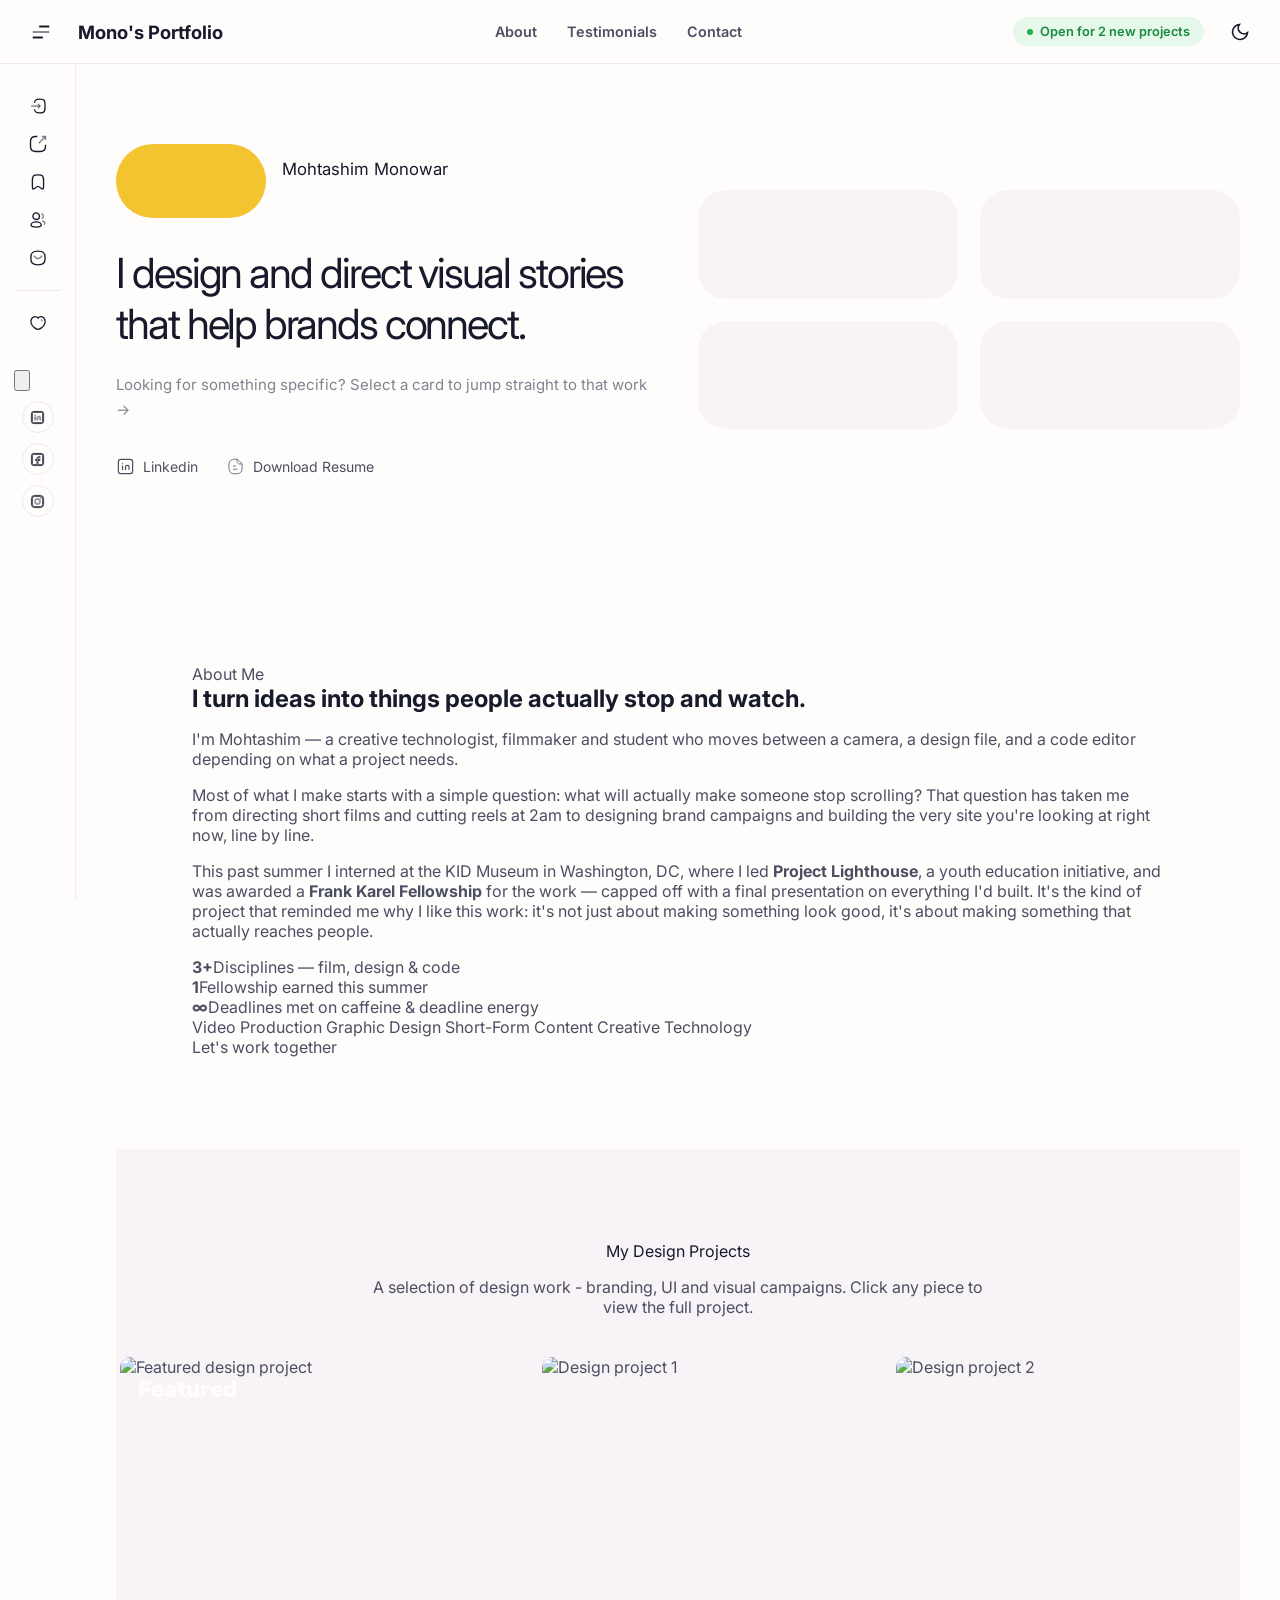
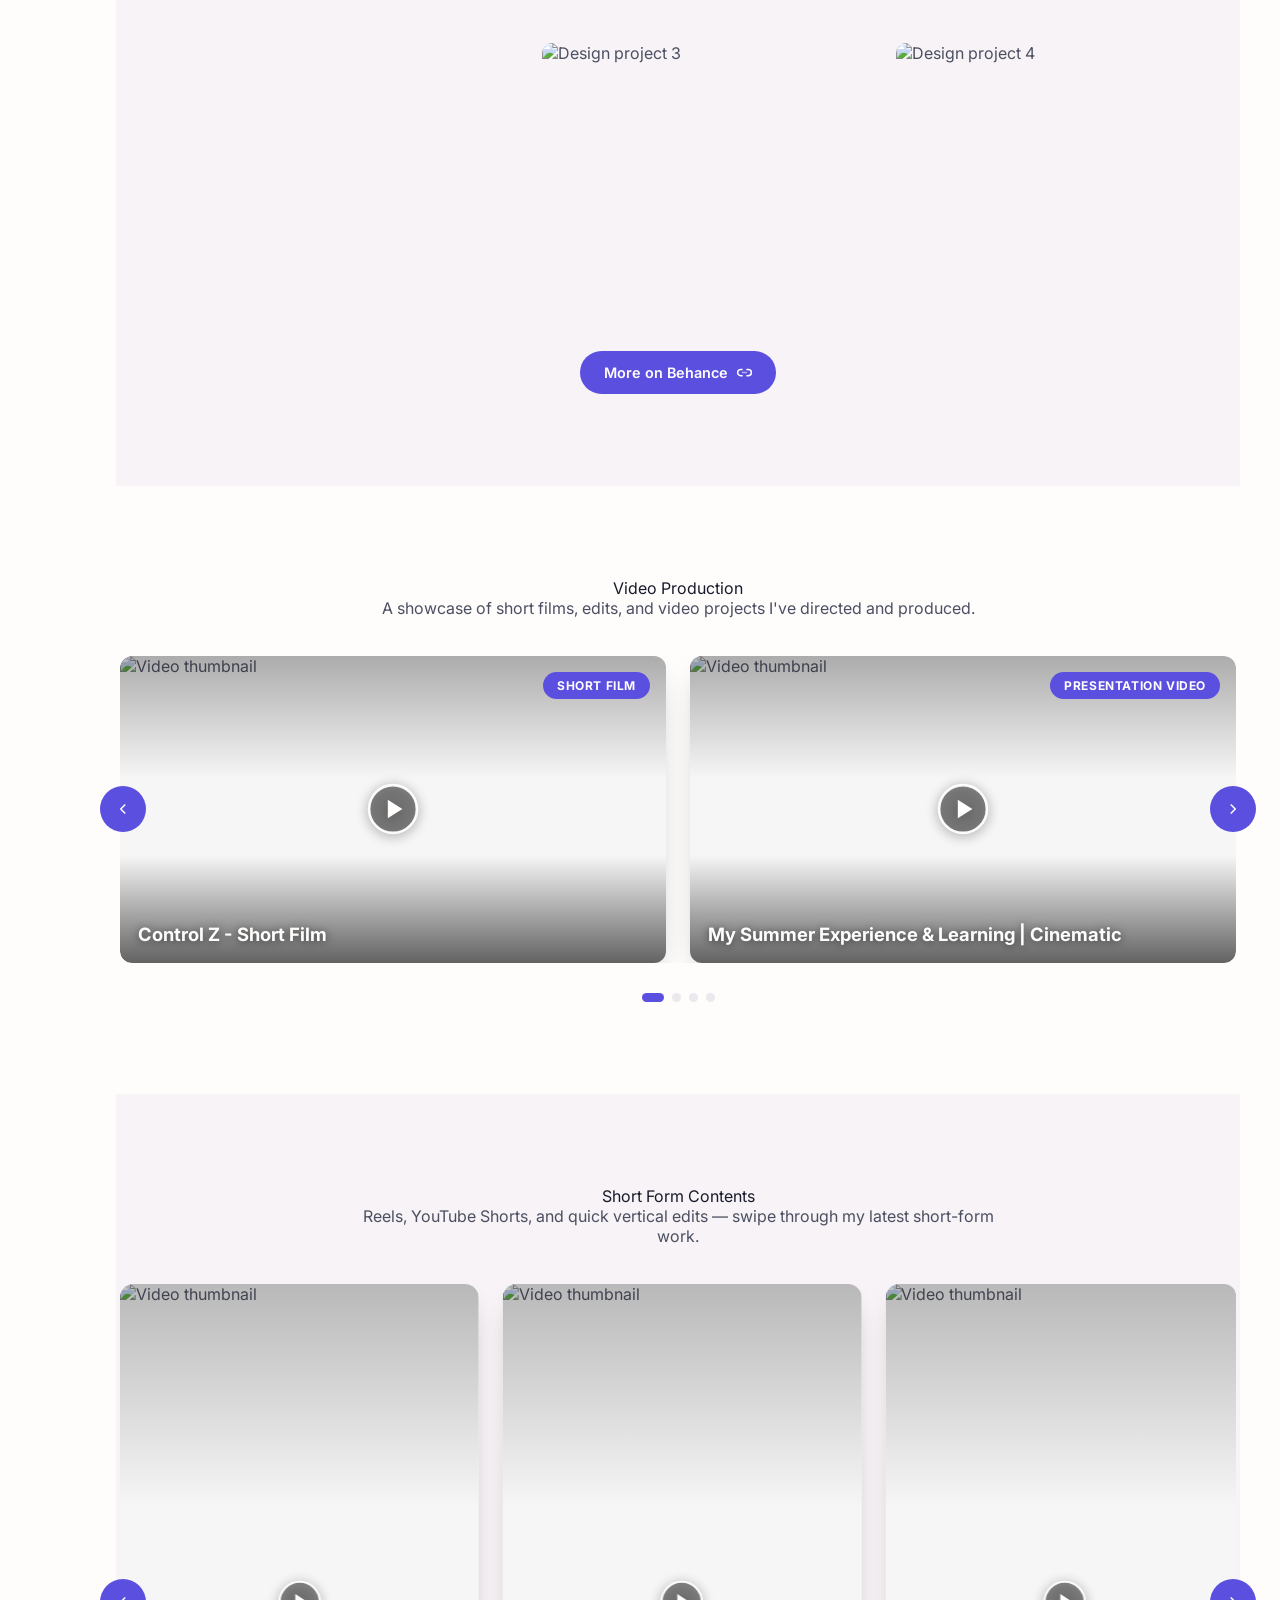
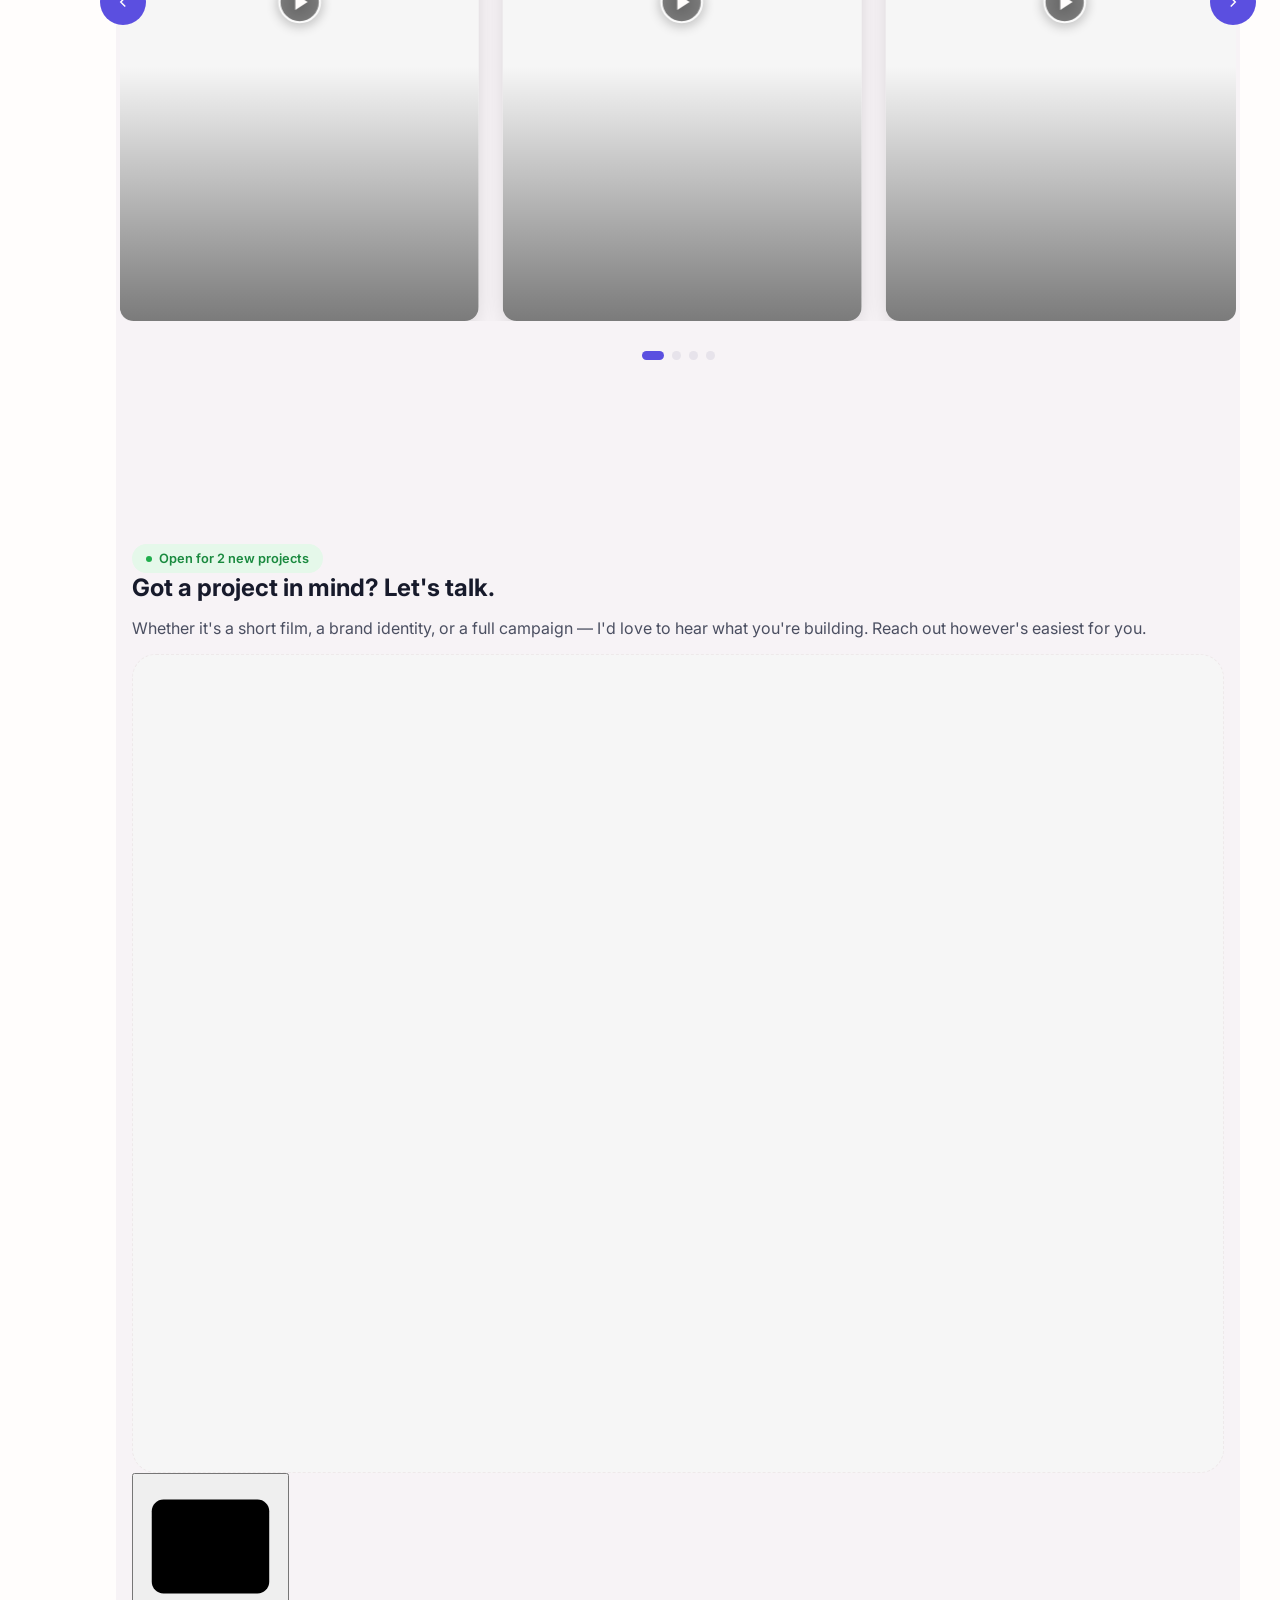
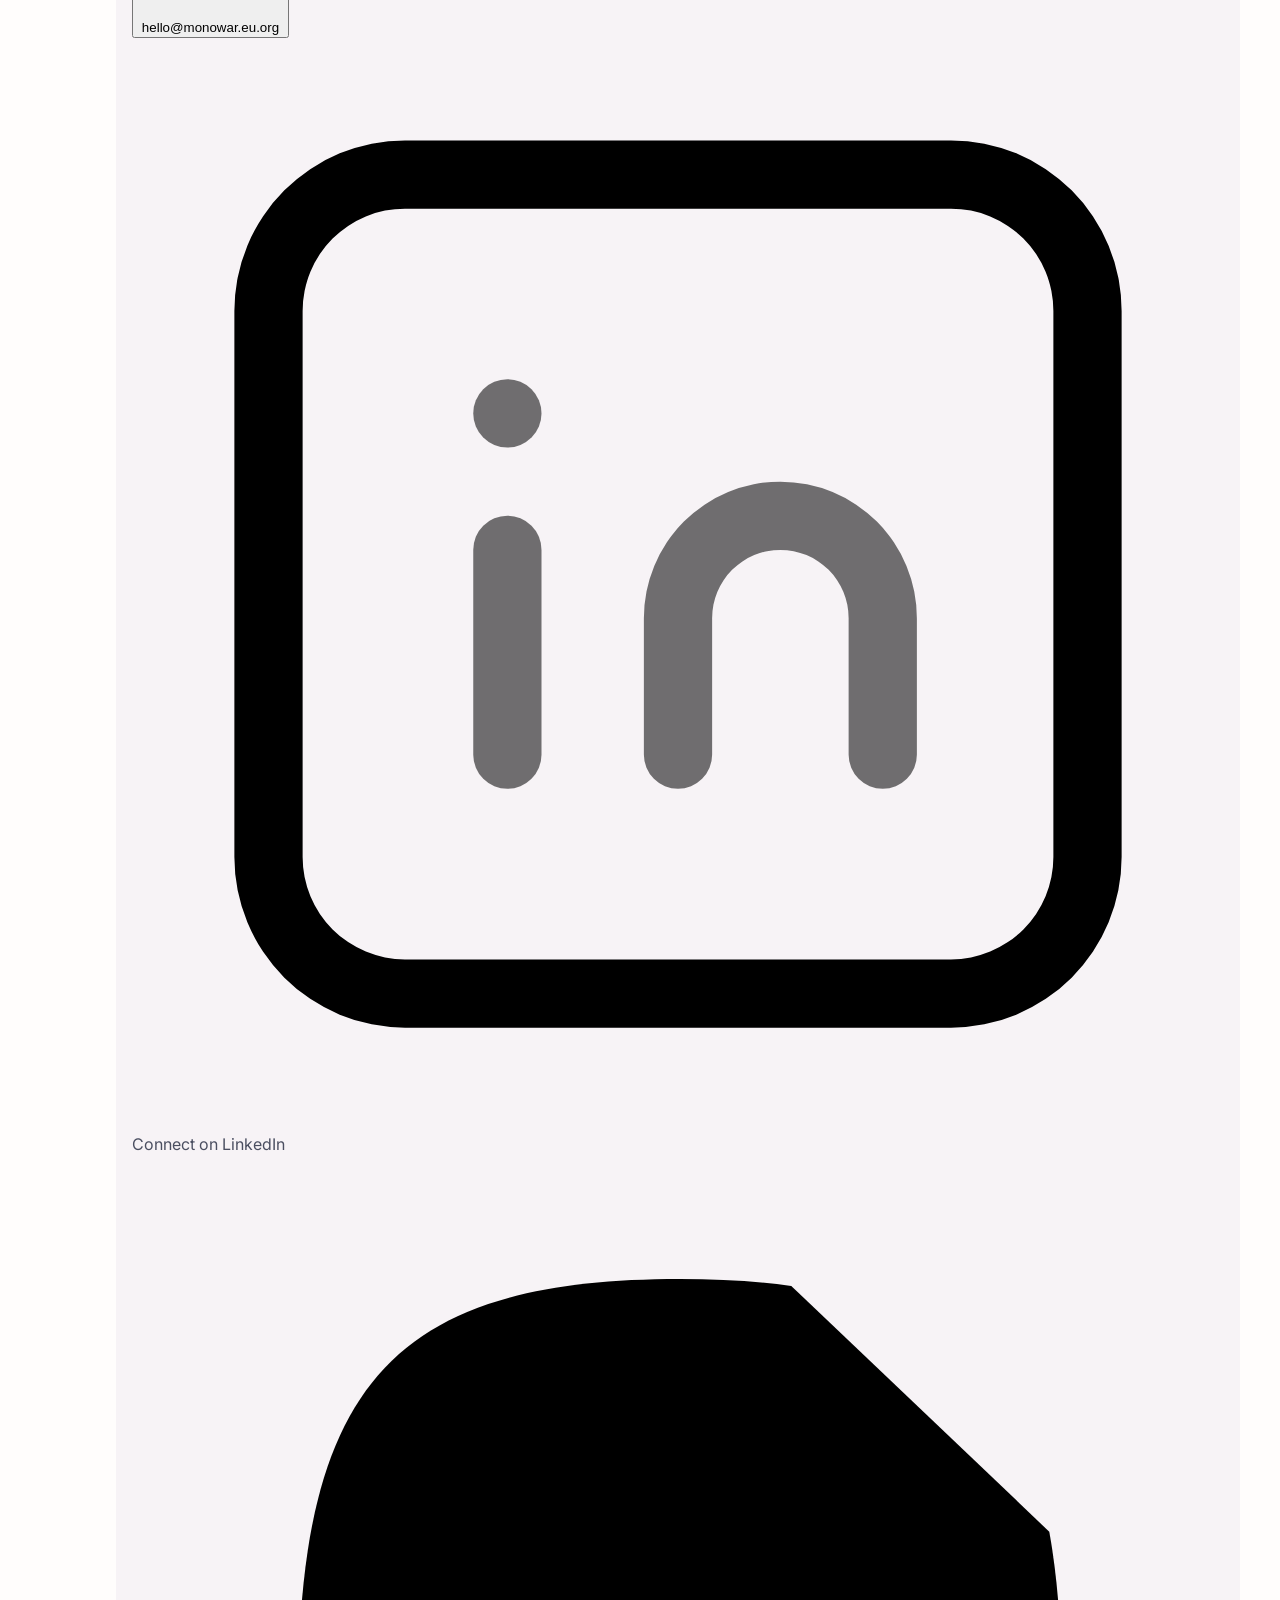
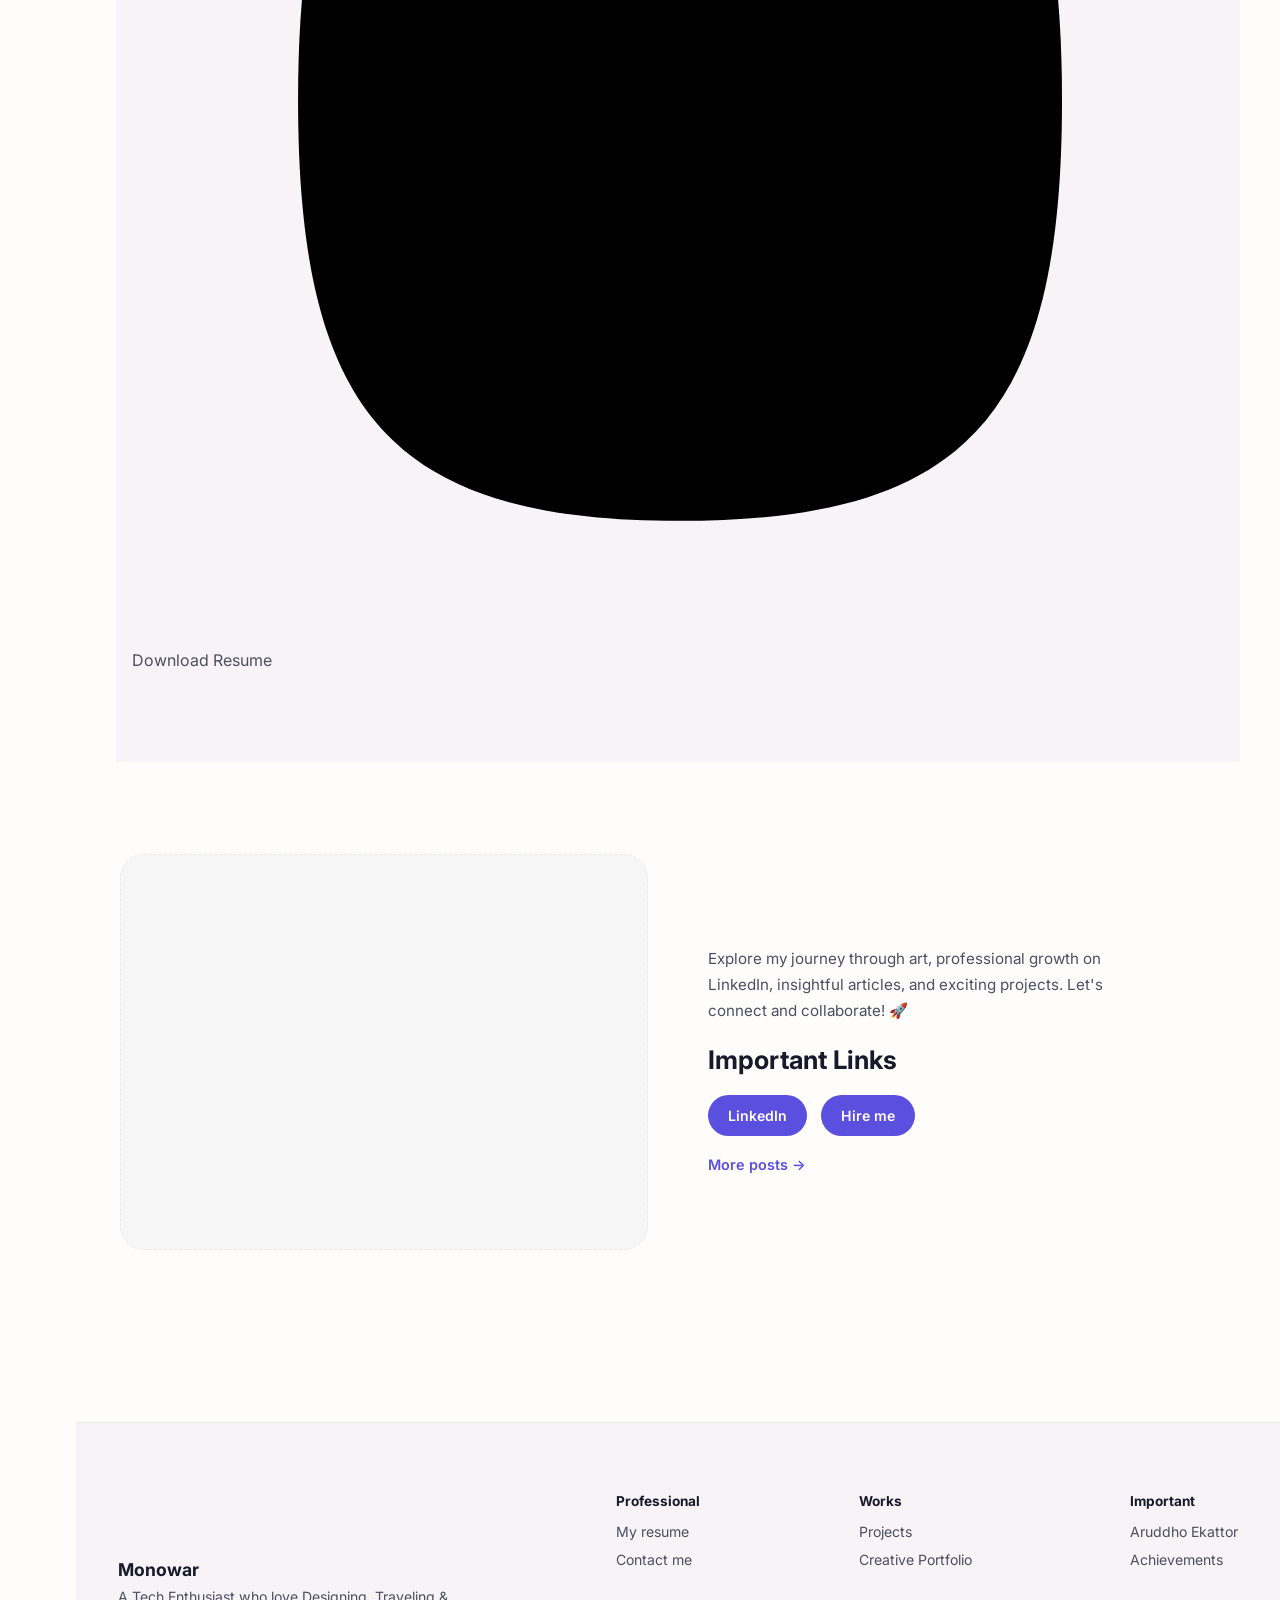
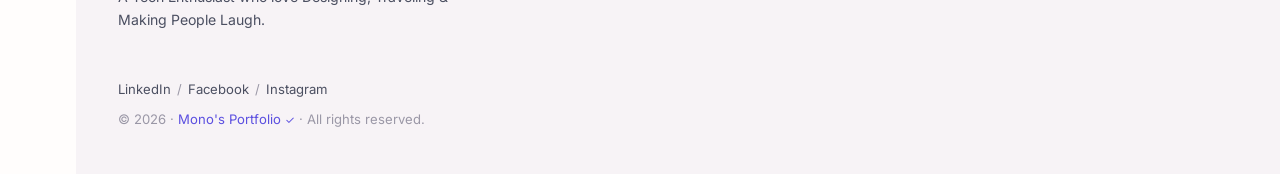
==== index.html @ ded6e51d "Update navigation links and add new sections" ====
<!DOCTYPE html>
<html lang="en">
<head>
<meta charset="UTF-8">
<meta name="viewport" content="width=device-width, initial-scale=1">
<meta name="referrer" content="strict-origin-when-cross-origin">
<title>Mono's Portfolio | Mohtashim Monowar - Creative Technologist</title>
<meta name="description" content="I design and direct visual stories that help brands connect. Portfolio of video production, graphic design and short-form content by Mohtashim Monowar.">
<link rel="stylesheet" href="style.css">
</head>
<body>

<header id="topbar">
  <button class="hamburger" id="sidebarToggle" aria-label="Toggle menu">
    <svg class="line" viewBox="0 0 24 24">
      <g class="h1"><path d="M 3 18 H 14 M 10 6 H 21"/><line class="svgC" x1="3" x2="21" y1="12" y2="12"/></g>
      <g class="h2" transform="translate(12.000000, 12.000000) rotate(-270.000000) translate(-12.000000, -12.000000) translate(5.000000, 8.500000)"><path d="M14,0 C14,0 9.856,7 7,7 C4.145,7 0,0 0,0"/></g>
      <g class="h3" transform="translate(12.000000, 12.000000) rotate(-90.000000) translate(-12.000000, -12.000000) translate(5.000000, 8.500000)"><path d="M14,0 C14,0 9.856,7 7,7 C4.145,7 0,0 0,0"/></g>
    </svg>
  </button>
  <span class="brand">Mono's Portfolio</span>

  <nav class="topNav" aria-label="Quick links">
    <a href="#about-section" class="topNavLink">About</a>
    <a href="#" class="topNavLink">Testimonials</a>
    <a href="#hire-me-section" class="topNavLink">Contact</a>
  </nav>

  <a href="#hire-me-section" class="availBadge"><span class="availDot"></span><span class="availTxt">Open for 2 new projects</span></a>

  <button id="modeToggle" aria-label="Toggle dark mode">
    <svg id="modeIcon" viewBox="0 0 24 24"><path d="M21 12.79A9 9 0 1 1 11.21 3 7 7 0 0 0 21 12.79z"/></svg>
  </button>
</header>

<div id="appShell">
  <aside id="sidebar">
    <nav>
      <ul>
        <li><a class="navlink" href="#" id="blogLink">
          <svg class="ic" viewBox="0 0 24 24"><g transform="translate(2,2)"><line class="svgC" x1="12.791" x2="0.75" y1="10.1207" y2="10.1207"/><polyline class="svgC" points="9.8643 7.2047 12.7923 10.1207 9.8643 13.0367"/><path d="M5.2588,5.6299 C5.5888,2.0499 6.9288,0.7499 12.2588,0.7499 C19.3598,0.7499 19.3598,3.0599 19.3598,9.9999 C19.3598,16.9399 19.3598,19.2499 12.2588,19.2499 C6.9288,19.2499 5.5888,17.9499 5.2588,14.3699"/></g></svg>
          <span class="lbl">Blog</span>
        </a></li>

        <li class="drp">
          <div class="navlink" data-toggle="ext-portfolio">
            <svg class="ic" viewBox="0 0 24 24"><path class="svgC" d="M13 11L21.2 2.80005"/><path class="svgC" d="M22 6.8V2H17.2"/><path d="M11 2H9C4 2 2 4 2 9V15C2 20 4 22 9 22H15C20 22 22 20 22 15V13"/></svg>
            <span class="lbl">External Portfolio</span>
            <svg class="drp-arrow" viewBox="0 0 24 24"><g transform="translate(5,8.5)"><path d="M14,0 C14,0 9.856,7 7,7 C4.145,7 0,0 0,0"/></g></svg>
          </div>
          <ul class="sub-list" id="ext-portfolio">
            <li><a href="https://www.behance.net/monowarpy" target="_blank" rel="noopener"><svg class="ic-ext" viewBox="0 0 24 24"><path d="M15 7h3a5 5 0 0 1 5 5 5 5 0 0 1-5 5h-3m-6 0H6a5 5 0 0 1-5-5 5 5 0 0 1 5-5h3"/><line class="svgC" x1="8" x2="16" y1="12" y2="12"/></svg>Behance (Design)</a></li>
            <li><a href="https://www.youtube.com/@monounbound" target="_blank" rel="noopener"><svg class="ic-ext" viewBox="0 0 24 24"><path d="M15 7h3a5 5 0 0 1 5 5 5 5 0 0 1-5 5h-3m-6 0H6a5 5 0 0 1-5-5 5 5 0 0 1 5-5h3"/><line class="svgC" x1="8" x2="16" y1="12" y2="12"/></svg>YouTube (Video)</a></li>
            <li><a href="https://www.linkedin.com/in/mohtashim-monowarp/" target="_blank" rel="noopener"><svg class="ic-ext" viewBox="0 0 24 24"><path d="M15 7h3a5 5 0 0 1 5 5 5 5 0 0 1-5 5h-3m-6 0H6a5 5 0 0 1-5-5 5 5 0 0 1 5-5h3"/><line class="svgC" x1="8" x2="16" y1="12" y2="12"/></svg>Linkedin</a></li>
            <li><a href="#"><svg class="ic-ext" viewBox="0 0 24 24"><path d="M15 7h3a5 5 0 0 1 5 5 5 5 0 0 1-5 5h-3m-6 0H6a5 5 0 0 1-5-5 5 5 0 0 1 5-5h3"/><line class="svgC" x1="8" x2="16" y1="12" y2="12"/></svg>Photography</a></li>
          </ul>
        </li>

        <li class="drp">
          <div class="navlink" data-toggle="featured">
            <svg class="ic" viewBox="0 0 24 24"><g transform="translate(4.5,2.5)"><path d="M7.47024319,0 C1.08324319,0 0.00424318741,0.932 0.00424318741,8.429 C0.00424318741,16.822 -0.152756813,19 1.44324319,19 C3.03824319,19 5.64324319,15.316 7.47024319,15.316 C9.29724319,15.316 11.9022432,19 13.4972432,19 C15.0932432,19 14.9362432,16.822 14.9362432,8.429 C14.9362432,0.932 13.8572432,0 7.47024319,0 Z"/></g></svg>
            <span class="lbl">Featured <span class="new">New!</span></span>
            <svg class="drp-arrow" viewBox="0 0 24 24"><g transform="translate(5,8.5)"><path d="M14,0 C14,0 9.856,7 7,7 C4.145,7 0,0 0,0"/></g></svg>
          </div>
          <ul class="sub-list" id="featured">
            <li><a href="#design-projects-section"><svg class="ic-ext" viewBox="0 0 24 24"><path d="M15 7h3a5 5 0 0 1 5 5 5 5 0 0 1-5 5h-3m-6 0H6a5 5 0 0 1-5-5 5 5 0 0 1 5-5h3"/><line class="svgC" x1="8" x2="16" y1="12" y2="12"/></svg>Design - Nike</a></li>
            <li><a href="https://youtu.be/pU3lqB1SEuo?si=piiPZHek6qvAsQ-K" target="_blank" rel="noopener"><svg class="ic-ext" viewBox="0 0 24 24"><path d="M15 7h3a5 5 0 0 1 5 5 5 5 0 0 1-5 5h-3m-6 0H6a5 5 0 0 1-5-5 5 5 0 0 1 5-5h3"/><line class="svgC" x1="8" x2="16" y1="12" y2="12"/></svg>Film - Control Z</a></li>
            <li><a href="https://youtube.com/shorts/YIa9VpvEL7s?si=FjXdyWguvQbR7mBI" target="_blank" rel="noopener"><svg class="ic-ext" viewBox="0 0 24 24"><path d="M15 7h3a5 5 0 0 1 5 5 5 5 0 0 1-5 5h-3m-6 0H6a5 5 0 0 1-5-5 5 5 0 0 1 5-5h3"/><line class="svgC" x1="8" x2="16" y1="12" y2="12"/></svg>Duolingo Reel</a></li>
          </ul>
        </li>

        <li><a class="navlink" href="#about-section">
          <svg class="ic" viewBox="0 0 24 24"><g transform="translate(2.7495,2.5495)"><path d="M6.809,18.9067 C3.137,18.9067 9.41469125e-14,18.3517 9.41469125e-14,16.1277 C9.41469125e-14,13.9037 3.117,11.8997 6.809,11.8997 C10.481,11.8997 13.617,13.8847 13.617,16.1077 C13.617,18.3307 10.501,18.9067 6.809,18.9067 Z"/><path d="M6.809,8.728 C9.219,8.728 11.173,6.774 11.173,4.364 C11.173,1.954 9.219,0 6.809,0 C4.399,0 2.44496883,1.954 2.44496883,4.364 C2.436,6.766 4.377,8.72 6.778,8.728 L6.809,8.728 Z"/><path class="svgC" d="M14.0517,7.5293 C15.4547,7.1543 16.4887007,5.8753 16.4887007,4.3533 C16.4897,2.7653 15.3627,1.4393 13.8647,1.1323"/><path class="svgC" d="M14.7113,11.104 C16.6993,11.104 18.3973,12.452 18.3973,13.655 C18.3973,14.364 17.8123,15.092 16.9223,15.301"/></g></svg>
          <span class="lbl">About</span>
        </a></li>
        <li><a class="navlink" href="#hire-me-section">
          <svg class="ic" viewBox="0 0 24 24"><g transform="translate(2.45208,2.85198)"><path class="svgC" d="M15.0928322,6.167017 C15.0928322,6.167017 11.8828071,10.0196486 9.53493746,10.0196486 C7.18807029,10.0196486 3.941955,6.167017 3.941955,6.167017"/><path d="M1.04805054e-13,9.11679198 C1.04805054e-13,2.27869674 2.38095238,8.8817842e-15 9.52380952,8.8817842e-15 C16.6666667,8.8817842e-15 19.047619,2.27869674 19.047619,9.11679198 C19.047619,15.9538847 16.6666667,18.233584 9.52380952,18.233584 C2.38095238,18.233584 1.04805054e-13,15.9538847 1.04805054e-13,9.11679198 Z"/></g></svg>
          <span class="lbl">Contact</span>
        </a></li>

        <hr class="side-hr">

        <li><a class="navlink" href="#">
          <svg class="ic" viewBox="0 0 24 24"><g transform="translate(2.55017,3.550158)"><path d="M0.371729633,8.89614246 C-0.701270367,5.54614246 0.553729633,1.38114246 4.07072963,0.249142462 C5.92072963,-0.347857538 8.20372963,0.150142462 9.50072963,1.93914246 C10.7237296,0.0841424625 13.0727296,-0.343857538 14.9207296,0.249142462 C18.4367296,1.38114246 19.6987296,5.54614246 18.6267296,8.89614246 C16.9567296,14.2061425 11.1297296,16.9721425 9.50072963,16.9721425 C7.87272963,16.9721425 2.09772963,14.2681425 0.371729633,8.89614246 Z"/><path class="svgC" d="M13.23843,4.013842 C14.44543,4.137842 15.20043,5.094842 15.15543,6.435842"/></g></svg>
          <span class="lbl">Appreciations</span>
        </a></li>
      </ul>

      <ul class="more-block">
        <li class="drp more-item">
          <div class="navlink" data-toggle="more-menu">
            <span class="lbl">More...</span>
            <svg class="drp-arrow" viewBox="0 0 24 24"><g transform="translate(5,8.5)"><path d="M14,0 C14,0 9.856,7 7,7 C4.145,7 0,0 0,0"/></g></svg>
          </div>
          <ul class="sub-list" id="more-menu">
            <li><a href="#hire-me-section">Hire me! <span class="new">New!</span></a></li>
          </ul>
        </li>
      </ul>
    </nav>

    <div class="sitemap">
      <div class="side-more">Sitemap</div>
      <button class="sitemapPlus" id="sitemapPlus" aria-label="Show social links">
        <svg viewBox="0 0 24 24"><line x1="12" x2="12" y1="5" y2="19"/><line x1="5" x2="19" y1="12" y2="12"/></svg>
      </button>
      <div class="sitemap-icons">
        <a href="https://www.linkedin.com/in/mohtashim-monowarp/" target="_blank" rel="noopener" aria-label="LinkedIn">
          <svg viewBox="0 0 32 32"><path d="M24,3H8A5,5,0,0,0,3,8V24a5,5,0,0,0,5,5H24a5,5,0,0,0,5-5V8A5,5,0,0,0,24,3Zm3,21a3,3,0,0,1-3,3H8a3,3,0,0,1-3-3V8A3,3,0,0,1,8,5H24a3,3,0,0,1,3,3Z"/><path class="svgC" d="M11,14a1,1,0,0,0-1,1v6a1,1,0,0,0,2,0V15A1,1,0,0,0,11,14Z"/><path class="svgC" d="M19,13a4,4,0,0,0-4,4v4a1,1,0,0,0,2,0V17a2,2,0,0,1,4,0v4a1,1,0,0,0,2,0V17A4,4,0,0,0,19,13Z"/><circle class="svgC" cx="11" cy="11" r="1"/></svg>
        </a>
        <a href="https://www.fb.me/monowarpy" target="_blank" rel="noopener" aria-label="Facebook">
          <svg viewBox="0 0 32 32"><path d="M24,3H8A5,5,0,0,0,3,8V24a5,5,0,0,0,5,5H24a5,5,0,0,0,5-5V8A5,5,0,0,0,24,3Zm3,21a3,3,0,0,1-3,3H17V18h4a1,1,0,0,0,0-2H17V14a2,2,0,0,1,2-2h2a1,1,0,0,0,0-2H19a4,4,0,0,0-4,4v2H12a1,1,0,0,0,0,2h3v9H8a3,3,0,0,1-3-3V8A3,3,0,0,1,8,5H24a3,3,0,0,1,3,3Z"/></svg>
        </a>
        <a href="https://www.instagram.com/mono_unbound/" target="_blank" rel="noopener" aria-label="Instagram">
          <svg viewBox="0 0 32 32"><path d="M22,3H10a7,7,0,0,0-7,7V22a7,7,0,0,0,7,7H22a7,7,0,0,0,7-7V10A7,7,0,0,0,22,3Zm5,19a5,5,0,0,1-5,5H10a5,5,0,0,1-5-5V10a5,5,0,0,1,5-5H22a5,5,0,0,1,5,5Z"/><path class="svgC" d="M16,9.5A6.5,6.5,0,1,0,22.5,16,6.51,6.51,0,0,0,16,9.5Zm0,11A4.5,4.5,0,1,1,20.5,16,4.51,4.51,0,0,1,16,20.5Z"/><circle class="svgC" cx="23" cy="9" r="1"/></svg>
        </a>
      </div>
    </div>
  </aside>

  <main id="mainCont">

    <!-- HERO -->
    <section class="hero-section">
      <div>
        <div class="hProf">
          <span class="hProfImg" style="background-image:url('https://blogger.googleusercontent.com/img/a/AVvXsEgCSEJxsCbNcNCg8nHi8IuDpHZFnazYnWt204vKBvqwJt5L8NvcjQgy6DmHDSIjQAphtadLeDwx2aaCdquR0Lvt38GHvHwACvtHoP1YjsUU-3TBVtvSxAndogN7TWEYCeyBLXGGnAGJ5LjMw9E0hOJ3shN1c9cwUsdLF1ssY4_XzFbrlNQUnIwJYXTmJX0')"></span>
          <div class="hProfTxt">
            <strong>Mohtashim Monowar</strong>
            <span class="hRoleWrap">
              <span class="hRole hRoleA">Creative Technologist</span>
              <span class="hRole hRoleB">Filmmaker</span>
              <span class="hRole hRoleC">Student</span>
            </span>
          </div>
        </div>

        <h1 class="hTtl">I design and direct visual stories<br>that help brands connect.</h1>
        <p class="hSub">Looking for something specific? Select a card to jump straight to that work →</p>

        <div class="hLn">
          <a class="hLnk" href="https://www.linkedin.com/in/mohtashim-monowarp/" target="_blank" rel="noopener">
            <svg viewBox="0 0 32 32"><path d="M24,3H8A5,5,0,0,0,3,8V24a5,5,0,0,0,5,5H24a5,5,0,0,0,5-5V8A5,5,0,0,0,24,3Zm3,21a3,3,0,0,1-3,3H8a3,3,0,0,1-3-3V8A3,3,0,0,1,8,5H24a3,3,0,0,1,3,3Z"/><path d="M11,14a1,1,0,0,0-1,1v6a1,1,0,0,0,2,0V15A1,1,0,0,0,11,14Z"/><path d="M19,13a4,4,0,0,0-4,4v4a1,1,0,0,0,2,0V17a2,2,0,0,1,4,0v4a1,1,0,0,0,2,0V17A4,4,0,0,0,19,13Z"/><circle cx="11" cy="11" r="1"/></svg>
            Linkedin
          </a>
          <a class="hLnk" href="https://drive.google.com/file/d/1dC9qfzSpL-bHiGhInJCTe5DILi3mDHtk/view?usp=sharing" target="_blank" rel="noopener">
            <svg class="line" viewBox="0 0 24 24"><g transform="translate(3.6498,2.7499)"><line x1="10.6555" x2="5.2555" y1="12.6999" y2="12.6999"/><line x1="8.6106" x2="5.2546" y1="8.6886" y2="8.6886"/><path d="M16.51,5.55 L10.84,0.15 C10.11,0.05 9.29,0 8.39,0 C2.1,0 -1.95e-14,2.32 -1.95e-14,9.25 C-1.95e-14,16.19 2.1,18.5 8.39,18.5 C14.69,18.5 16.79,16.19 16.79,9.25 C16.79,7.83 16.7,6.6 16.51,5.55 Z"/><path d="M10.2844,0.0827 L10.2844,2.7437 C10.2844,4.6017 11.7904,6.1067 13.6484,6.1067 L16.5994,6.1067"/></g></svg>
            Download Resume
          </a>
        </div>
      </div>

      <div class="heroGrid">
        <a class="phBox" href="#video-production-section" style="background-image:url('https://blogger.googleusercontent.com/img/a/AVvXsEgpoZeM3inSUO2y3NvQh-R4Z7evZLSEqXQb3ObpQIs7Wg0hwDQlqHFxW9kgi6-U26pl2WR4Rq1YIpIgv6BZWcmpzhJ-xLbXdU27urHo3UQGqhouThY4g0anhP-oIUtWMxXr0hvZgeYrgP2QVJSUTwBg8hBelJw8akKOrq9tRnrOdjI-tbgdsKrCbChn8_M')"></a>
        <a class="phBox" href="#design-projects-section" style="background-image:url('https://blogger.googleusercontent.com/img/b/R29vZ2xl/AVvXsEhHM1H_5RkhXHI3_4TkkvAtk1Ufh7J8NDQV6D7GSgcXqSD8cr6kCuQABsiKP1v5iP2rj4-g00dibYSQEWbBF_kM5pz6O8zY6Nktn5fj9EU2S7esU0cRF38NTojIWp2NhJLSYhPjWwS3XqU7Tx-t4S1YJ6laxwjLLY-Gw_NZyfJbkPAOFJH8ec78EP2vT-o/s1200/6.png')"></a>
        <a class="phBox" href="#short-form-section" style="background-image:url('https://blogger.googleusercontent.com/img/b/R29vZ2xl/AVvXsEjsC9XG7DcjQ2lxPIEDSvmIEvSVYTGlaHAcIhwpG_w_lQeMkRqMYfH0Rd5Ur8MSdHEj4VvO2c6f7zwG85s2hOinAUYEqkWcUkMIW_HCjeLlZytNPX2SeCOLFdZKRp_R7s-_cdfhGI4Bw5CySgTQmtbVpFEVxvKxdCziYu0LqlgeuBYNO3qD-Xozypta5vc/s1200/7.png')"></a>
        <a class="phBox" href="#important-links-section" style="background-image:url('https://blogger.googleusercontent.com/img/b/R29vZ2xl/AVvXsEhaqLNPDm9RVx8YOxHPbxb9QtXihuYkEb5TZ2Cm6SDzqQQhQYFqb6yH6vnNM7VxGNtGrc2G2VKklofbGl7peXPNs8r6EKDKi7i4N-IrQEau3M7kf-4seBa64THGD-5irqjAOKona0BBNhlptfIg8wpi_hhmWjAthYIrrEhEky6wIlbhMTBj7s1VRuC5nnU/s1200/8.png')"></a>
      </div>
    </section>

    <!-- ABOUT -->
    <section class="pg" id="about-section">
      <div class="pgCont" style="max-width:980px">
        <div class="secIn">
          <div class="abtGrid">
            <div class="abtPhoto" style="background-image:url('https://blogger.googleusercontent.com/img/a/AVvXsEgCSEJxsCbNcNCg8nHi8IuDpHZFnazYnWt204vKBvqwJt5L8NvcjQgy6DmHDSIjQAphtadLeDwx2aaCdquR0Lvt38GHvHwACvtHoP1YjsUU-3TBVtvSxAndogN7TWEYCeyBLXGGnAGJ5LjMw9E0hOJ3shN1c9cwUsdLF1ssY4_XzFbrlNQUnIwJYXTmJX0')"></div>

            <div>
              <span class="abtEyebrow">About Me</span>
              <h2 class="abtTtl">I turn ideas into things people actually stop and watch.</h2>
              <p class="abtLead">I'm Mohtashim — a creative technologist, filmmaker and student who moves between a camera, a design file, and a code editor depending on what a project needs.</p>

              <p>Most of what I make starts with a simple question: what will actually make someone stop scrolling? That question has taken me from directing short films and cutting reels at 2am to designing brand campaigns and building the very site you're looking at right now, line by line.</p>
              <p>This past summer I interned at the KID Museum in Washington, DC, where I led <strong>Project Lighthouse</strong>, a youth education initiative, and was awarded a <strong>Frank Karel Fellowship</strong> for the work — capped off with a final presentation on everything I'd built. It's the kind of project that reminded me why I like this work: it's not just about making something look good, it's about making something that actually reaches people.</p>

              <div class="abtStats">
                <div class="abtStat"><strong>3+</strong><span>Disciplines — film, design &amp; code</span></div>
                <div class="abtStat"><strong>1</strong><span>Fellowship earned this summer</span></div>
                <div class="abtStat"><strong>∞</strong><span>Deadlines met on caffeine &amp; deadline energy</span></div>
              </div>

              <div class="abtPills">
                <a class="abtPill" href="#video-production-section">Video Production</a>
                <a class="abtPill" href="#design-projects-section">Graphic Design</a>
                <a class="abtPill" href="#short-form-section">Short-Form Content</a>
                <a class="abtPill" href="#hire-me-section">Creative Technology</a>
              </div>

              <a class="button" href="#hire-me-section" style="margin-top:26px">Let's work together</a>
            </div>
          </div>
        </div>
      </div>
    </section>

    <!-- DESIGN PROJECTS -->
    <section class="pg pg-alt" id="design-projects-section">
      <div class="pgCont">
        <div class="secIn">
          <div class="prjHead">
            <h2 class="title">My Design Projects</h2>
            <p>A selection of design work - branding, UI and visual campaigns. Click any piece to view the full project.</p>
          </div>

          <div class="prjGal">
            <a class="prjFt" href="https://www.behance.net/monowarpy" target="_blank" rel="noopener">
              <img alt="Featured design project" src="https://blogger.googleusercontent.com/img/a/AVvXsEgS8PBTi2ivLjJPnt7tGzWxDE3TmrQZKx7ASTcu4qCyL6OLgUryw-oThb5niSdo9qnMz82Mr9RNOgWIa9pBWPkTZZ5aipN2UhEPdXvUiKQFSEIZJ9s7TEBk_RvDTMkstFQq1gdd68mb1q3HlCvT8jxWbgM_51hT_4I5JTb2xYKQ2F8ikfnzD4DqsO8PdPY">
              <span class="prjFtLbl">Featured</span>
              <span class="prjTtl">For Nike Sophomore Summit</span>
            </a>

            <div class="prjSide">
              <div class="prjTrk">
                <div class="prjPg active">
                  <a href="https://www.behance.net/gallery/147474423/Perspective-Podcast-Minimal-Logo-Design" target="_blank" rel="noopener"><img alt="Design project 1" src="https://blogger.googleusercontent.com/img/a/AVvXsEhdqtYm7iPtze5k9u2XR1CZp-fxZoV0dRsHhBClf3lgrY49deLAz4r7SGl_RwuopAi3YVzXRv6Oa241Jj9H1i9FM9_yCDmZNUwqSxmX1wcRFh1TTv96z_EyXsPEv6v9erLMGCa4rm9HBHFzCa8JVLn1xIrkPYEh7-mChdqOJXMMK-nNNs8jNORQL_ey6t4"><span class="prjTtl">Brand & Logo Design - Sincero</span></a>
                  <a href="https://www.behance.net/gallery/252908663/Social-Media-Design-for-Study-Abroad-Programs" target="_blank" rel="noopener"><img alt="Design project 2" src="https://blogger.googleusercontent.com/img/a/AVvXsEgOwR7cmTZ2kPpNEpIk5QJk35hB7pP1ZOZ231UD3gHL9rvZ4fFbF_g1-GWKfF8yCIrE6iz6D46FqvhbqkbNqNvGEH8Q9T6rfZayFoUlCmka4206lfnSPk6918TFkMPnyX4Uv6lkGltlPb6f3I6NuGNt8rUV6z35oeHCkfRWlIJbGLY4qAV07vUqKWc2eM4"><span class="prjTtl">Social Media Design for Study Abroad Programs</span></a>
                  <a href="https://www.behance.net/gallery/252861887/Multi-Brand-Social-Media-Design-Collection" target="_blank" rel="noopener"><img alt="Design project 3" src="https://blogger.googleusercontent.com/img/b/R29vZ2xl/AVvXsEhWCVnF7n_khzOREExpM-JWTnufKKliEca3ns5U9JBA-kXYydJwUrmWIyAMozlQrHvEpYtpC_um6RCi5QmKGOilOLgVICzwFs5XBsBMT1jEEqylnlp6veVy_Uj_yde39x8NaNIobOHWz3nem6edsnabr6Z1heKICc_-EnC9CFFHPuLQRNjrEbe6YrXLSGs/s1200/Web%20preview.png"><span class="prjTtl">Design Collection - View project</span></a>
                  <a href="https://www.behance.net/gallery/252985461/Branding-Social-Media-Design-for-Nonprofit-Org(s)" target="_blank" rel="noopener"><img alt="Design project 4" src="https://blogger.googleusercontent.com/img/a/AVvXsEjcV7ZUHG6ITghvgRmXT6YMiKHmg9LfOFH_osMavA9cy2QH8GBiJzW3zLQvYc9Z8BsBXtAjGaCS0Z2RSfh6RfZLuXcdltoxl5ZuUtPsFodHjLin2QQJOBa5FzRw9JuTJg70Mfwl8VqTaxfVpxJvpNszZqUtMNpNqIRMj5K0h8wF20xz3c6KvwnDHj48_1A"><span class="prjTtl">Branding & Social Media Design for Nonprofits</span></a>
                </div>
              </div>
            </div>
          </div>

          <div class="prjMoreWrap">
            <a class="btnBehance" href="https://www.behance.net/monowarpy" target="_blank" rel="noopener">
              More on Behance
              <svg class="ic-ext" viewBox="0 0 24 24"><path d="M15 7h3a5 5 0 0 1 5 5 5 5 0 0 1-5 5h-3m-6 0H6a5 5 0 0 1-5-5 5 5 0 0 1 5-5h3"/><line class="svgC" x1="8" x2="16" y1="12" y2="12"/></svg>
            </a>
          </div>
        </div>
      </div>
    </section>

    <!-- VIDEO PRODUCTION -->
    <section class="pg" id="video-production-section">
      <div class="pgCont">
        <div class="secIn">
          <div class="vidHead">
            <h2 class="title">Video Production</h2>
            <p class="vidSub">A showcase of short films, edits, and video projects I've directed and produced.</p>
          </div>

          <div class="vidWrap filmSld">
            <div class="vidSldO">
              <div class="vidTrk">
                <div class="vidTrkIn">

                  <div class="vidCard">
                    <div class="lazyYt1" data-embed="pU3lqB1SEuo" data-thumbnail-url="https://blogger.googleusercontent.com/img/a/AVvXsEgKkXwg8sZ5z-MYCyCbbMTg8PhH7p31ee6ZHalDH0Mzu0hYaZxap380DdrUQ2dvcMTvLcTtV2kwdD7_TS8pRWwNDwcoklfKQRCOOXJSdGhKhp-yIkH5Oud75r_KzNKlcSc4WVhr_gywqI_L7yjpBZFSBe-VFkCBsg9XKl9ldVpUIsmT6l5oSSBFEzQFxygt">
                      <span class="vidTag">Short Film</span>
                      <span class="vidTtl">Control Z - Short Film</span>
                      <span class="play"><svg viewBox="0 0 100 100"><circle class="c" cx="50" cy="50" r="46"/><polygon class="t" points="40,32 40,68 68,50"/></svg></span>
                    </div>
                  </div>

                  <div class="vidCard">
                    <div class="lazyYt1" data-embed="exsba1Ja3GM" data-thumbnail-url="https://blogger.googleusercontent.com/img/a/AVvXsEhWqwQMYzKrKc5nZEYLyS7eh9UXUqdILGVdRW_Ua7Q6QT-ZnpTKSrFiGjka9LAUMEGTZ4c0ag3n1j52ej7Kmhwxagro1ZcGdWMvOqW1ndnKmuWmMnYIalJihKmLrUeMLjT9N7Rs-9V9ZBZGJaRn4SJWjs2f59HB-SGQqXGmmQvXugyobM9L-dUxBts1H2E">
                      <span class="vidTag">Presentation Video</span>
                      <span class="vidTtl">My Summer Experience & Learning | Cinematic</span>
                      <span class="play"><svg viewBox="0 0 100 100"><circle class="c" cx="50" cy="50" r="46"/><polygon class="t" points="40,32 40,68 68,50"/></svg></span>
                    </div>
                  </div>

                  <div class="vidCard">
                    <div class="lazyYt1" data-embed="wqwhalmgn3c" data-thumbnail-url="https://blogger.googleusercontent.com/img/a/AVvXsEj9H0RHwUtlYMolzGVkLzbdNW_I0DtZS1WCPPjm-fCWvgDJGnOGSXVm_otkPlIGDcY6v1GxCmjtdSD2CLm7gmJ7EYloHf42MmeEuRnTMzJwo-aU3pKGggSC58MlRMrrOhw4NNEdA4hd4WtKpGyqra5g96goemjYhU91V6W7dqqYWB4kK14PQI17Tk5j0NKX">
                      <span class="vidTag">Practice</span>
                      <span class="vidTtl">The Silent Visitor - Short Film (Dream Logic)</span>
                      <span class="play"><svg viewBox="0 0 100 100"><circle class="c" cx="50" cy="50" r="46"/><polygon class="t" points="40,32 40,68 68,50"/></svg></span>
                    </div>
                  </div>

                  <div class="vidCard">
                    <div class="lazyYt1" data-embed="OjH2P7v8EXw" data-thumbnail-url="https://blogger.googleusercontent.com/img/a/AVvXsEh89P45vECZVIu2g6FLqG3_FqfFnioABXk_IPbfuE2YzPdM3JUrQEzu0txvdal1vHAGhtkJsmuJ0VoMnOL-UkVPLHML3HT1AkprNGaxrl9xgqRcK6MEix8365DYDYVva0vb1kR9Q1SiGrom_9uR3ou_la1_DXaZULXzhxlYggaT7WqatQXJd_CJq7o8coU">
                      <span class="vidTag">Short Film</span>
                      <span class="vidTtl">A Structural Short Film - SPIN</span>
                      <span class="play"><svg viewBox="0 0 100 100"><circle class="c" cx="50" cy="50" r="46"/><polygon class="t" points="40,32 40,68 68,50"/></svg></span>
                    </div>
                  </div>

                </div>
              </div>

              <span class="vidArw prev" aria-label="Previous videos" onclick="filmNav(this,-1)"><svg class="line" viewBox="0 0 24 24"><polyline points="15 6 9 12 15 18"/></svg></span>
              <span class="vidArw next" aria-label="Next videos" onclick="filmNav(this,1)"><svg class="line" viewBox="0 0 24 24"><polyline points="9 6 15 12 9 18"/></svg></span>
            </div>
            <div class="vidDots"></div>
          </div>
        </div>
      </div>
    </section>

    <!-- SHORT FORM CONTENT -->
    <section class="pg pg-alt" id="short-form-section">
      <div class="pgCont">
        <div class="secIn">
          <div class="vidHead">
            <h2 class="title">Short Form Contents</h2>
            <p class="vidSub">Reels, YouTube Shorts, and quick vertical edits — swipe through my latest short-form work.</p>
          </div>

          <div class="vidWrap shortSld">
            <div class="vidSldO">
              <div class="vidTrk">
                <div class="vidTrkIn">

                  <div class="shortCard">
                    <div class="lazyYt1" data-embed="IaZt_ZsUC4c" data-thumbnail-url="https://blogger.googleusercontent.com/img/a/AVvXsEjI8zb-nseR7ViF-nwki-YmjkAao7dOe_eEm8vLRMXDJKWsoIxqNOMnRQyqVaj8DWNcTDtV319yDcOFmjIESM3gNamWbj_HPm2dL0TykgI2Ts6hTqmRavKNJQ39etn8whu2akdRiUNckKJWAndOHN72K7L41ijMNGp-Pmx_oyMLXCAPuuYfMzw3UoC46sc">
                      <span class="play"><svg viewBox="0 0 100 100"><circle class="c" cx="50" cy="50" r="46"/><polygon class="t" points="40,32 40,68 68,50"/></svg></span>
                    </div>
                  </div>
                  <div class="shortCard">
                    <div class="lazyYt1" data-embed="YIa9VpvEL7s" data-thumbnail-url="https://blogger.googleusercontent.com/img/a/AVvXsEgN7gD6vfeGdqVqoi-VRqYvKj2-R-p9MpGMqNzri-qr-bLVIWV95tUhZA9PvpvekBfiHxM4VmaDfXWyzA2z3o3VvJvv7K7lASHAZHGLW1aHakJYn0ajylrpsrz3RDh6VQd3BrnM17pLtFAvpZrwZ-dDtNQXknLaPPa6fmOyu_EPCuMrwhtDwMuenilo5AE">
                      <span class="play"><svg viewBox="0 0 100 100"><circle class="c" cx="50" cy="50" r="46"/><polygon class="t" points="40,32 40,68 68,50"/></svg></span>
                    </div>
                  </div>
                  <div class="shortCard">
                    <div class="lazyYt1" data-embed="4F9oM4Bre58" data-thumbnail-url="https://blogger.googleusercontent.com/img/a/AVvXsEiggJl4gsxjsOXykCg7lWYzMabVA6QPjuWKI2_7FKzgYclSzDBk6AKmupY0k6Pl8qidqO2P6AeZOuBuY3gEvVYCOeJ2CWiqt0XvwTj-g8mcs1KEgsfCTIubK6sDANcVQL0_AFlj_fGmq3MPo7Mw0OY9BO2mUq2h3oxQYqqbVzAfgudpIaWTICTYvmy6wzo">
                      <span class="play"><svg viewBox="0 0 100 100"><circle class="c" cx="50" cy="50" r="46"/><polygon class="t" points="40,32 40,68 68,50"/></svg></span>
                    </div>
                  </div>
                  <div class="shortCard">
                    <div class="lazyYt1" data-embed="L5cx3r4P74E" data-thumbnail-url="https://blogger.googleusercontent.com/img/a/AVvXsEhMFjUMqADInQ-ysxIpgXznsuT9eAEWUYimz29pBeE9a5vEV3w10vz9Qdtj6CTBO0pdYy1wOCG6ZXWFyJVeNoWGYI9d7jmQ2z6SlPhsy72ye-ZYUnSpz6x2SWztRyZPWApF4kCihZvpchyPdHrgSwUVWEC-ovkOevI0FbTYSUlOzbDXx_UqX-sHCQEdIbI">
                      <span class="play"><svg viewBox="0 0 100 100"><circle class="c" cx="50" cy="50" r="46"/><polygon class="t" points="40,32 40,68 68,50"/></svg></span>
                    </div>
                  </div>

                </div>
              </div>

              <span class="vidArw prev" aria-label="Previous shorts" onclick="shortNav(this,-1)"><svg class="line" viewBox="0 0 24 24"><polyline points="15 6 9 12 15 18"/></svg></span>
              <span class="vidArw next" aria-label="Next shorts" onclick="shortNav(this,1)"><svg class="line" viewBox="0 0 24 24"><polyline points="9 6 15 12 9 18"/></svg></span>
            </div>
            <div class="vidDots"></div>
          </div>
        </div>
      </div>
    </section>

    <!-- HIRE ME -->
    <section class="pg pg-alt" id="hire-me-section">
      <div class="pgCont" style="max-width:1100px">
        <div class="secIn">
          <div class="hireHead">
            <span class="availBadge" style="pointer-events:none"><span class="availDot"></span><span class="availTxt">Open for 2 new projects</span></span>
            <h2 class="hireTtl">Got a project in mind? Let's talk.</h2>
            <p class="hireSub">Whether it's a short film, a brand identity, or a full campaign — I'd love to hear what you're building. Reach out however's easiest for you.</p>
          </div>

          <div class="hireGrid">
            <div class="gifSlot" aria-hidden="true"></div>

            <div class="hireActions">
              <button class="hireBtn" id="copyEmailBtn" type="button" data-email="hello@monowar.eu.org">
                <svg class="line" viewBox="0 0 24 24"><rect height="16" rx="2" width="20" x="2" y="4"/><path d="M2 7l10 6 10-6"/></svg>
                <span id="emailBtnLabel">hello@monowar.eu.org</span>
              </button>

              <a class="hireBtn" href="https://www.linkedin.com/in/mohtashim-monowarp/" target="_blank" rel="noopener">
                <svg viewBox="0 0 32 32"><path d="M24,3H8A5,5,0,0,0,3,8V24a5,5,0,0,0,5,5H24a5,5,0,0,0,5-5V8A5,5,0,0,0,24,3Zm3,21a3,3,0,0,1-3,3H8a3,3,0,0,1-3-3V8A3,3,0,0,1,8,5H24a3,3,0,0,1,3,3Z"/><path class="svgC" d="M11,14a1,1,0,0,0-1,1v6a1,1,0,0,0,2,0V15A1,1,0,0,0,11,14Z"/><path class="svgC" d="M19,13a4,4,0,0,0-4,4v4a1,1,0,0,0,2,0V17a2,2,0,0,1,4,0v4a1,1,0,0,0,2,0V17A4,4,0,0,0,19,13Z"/><circle class="svgC" cx="11" cy="11" r="1"/></svg>
                Connect on LinkedIn
              </a>

              <a class="hireBtn" href="https://drive.google.com/file/d/1dC9qfzSpL-bHiGhInJCTe5DILi3mDHtk/view?usp=sharing" target="_blank" rel="noopener">
                <svg class="line" viewBox="0 0 24 24"><g transform="translate(3.6498,2.7499)"><line x1="10.6555" x2="5.2555" y1="12.6999" y2="12.6999"/><line x1="8.6106" x2="5.2546" y1="8.6886" y2="8.6886"/><path d="M16.51,5.55 L10.84,0.15 C10.11,0.05 9.29,0 8.39,0 C2.1,0 -1.95e-14,2.32 -1.95e-14,9.25 C-1.95e-14,16.19 2.1,18.5 8.39,18.5 C14.69,18.5 16.79,16.19 16.79,9.25 C16.79,7.83 16.7,6.6 16.51,5.55 Z"/><path d="M10.2844,0.0827 L10.2844,2.7437 C10.2844,4.6017 11.7904,6.1067 13.6484,6.1067 L16.5994,6.1067"/></g></svg>
                Download Resume
              </a>
            </div>
          </div>
        </div>
      </div>
    </section>

    <!-- IMPORTANT LINKS -->
    <section class="pg" id="important-links-section">
      <div class="pgCont" style="max-width:1200px;display:grid;grid-template-columns:1fr 1fr;gap:60px;align-items:center">
        <!-- A gif will be added here later -->
        <div class="gifSlot" aria-hidden="true"></div>
        <div>
          <p class="impLead">Explore my journey through art, professional growth on LinkedIn, insightful articles, and exciting projects. Let's connect and collaborate! 🚀</p>
          <h3 class="impHead">Important Links</h3>
          <div class="ln" style="margin-top:20px">
            <a class="button" href="https://www.linkedin.com/in/mohtashim-monowarp/" target="_blank" rel="noopener">LinkedIn</a>
            <a class="button" href="#hire-me-section">Hire me</a>
          </div>
          <a class="morepost" href="https://www.behance.net/monowarpy" target="_blank" rel="noopener">More posts →</a>
        </div>
      </div>
    </section>

    <footer id="footer">
      <div class="fotTop">
        <div class="abtU">
          <div class="abtL" style="background-image:url('https://blogger.googleusercontent.com/img/b/R29vZ2xl/AVvXsEh_DYx-ZevIly159bmETQLwsdwW7alGMxgniFrWZWcZhQdnZDTJfMLiQ05UJGl02gtfRF5leKNYo6U8vKnOANl9o0hRoIeOZABblQfKAkTv_oGZ0CVh-0MNHJJn48vLo24r7MKQDtKvId2Hc6czKOKcSytsWLyXA4MFX7lPZhFXsWgmQ04Z55X_FhiAhwI/s113/monowar%20footer%20pic.webp')"></div>
          <div class="abtT">
            <h2 class="tl">Monowar</h2>
            <p class="abtD">A Tech Enthusiast who love Designing, Traveling & Making People Laugh.</p>
          </div>
        </div>

        <div class="fotCol">
          <h4>Professional</h4>
          <ul>
            <li><a href="https://drive.google.com/file/d/1dC9qfzSpL-bHiGhInJCTe5DILi3mDHtk/view?usp=sharing" target="_blank" rel="noopener">My resume</a></li>
            <li><a href="#hire-me-section">Contact me</a></li>
          </ul>
        </div>

        <div class="fotCol">
          <h4>Works</h4>
          <ul>
            <li><a href="https://www.behance.net/monowarpy" target="_blank" rel="noopener">Projects</a></li>
            <li><a href="#">Creative Portfolio</a></li>
          </ul>
        </div>

        <div class="fotCol">
          <h4>Important</h4>
          <ul>
            <li><a href="https://www.monowar.eu.org/2023/07/about-my-organization-aruddho-ekattor.html" target="_blank" rel="noopener">Aruddho Ekattor</a></li>
            <li><a href="#">Achievements</a></li>
          </ul>
        </div>
      </div>

      <div class="fotBottom">
        <ul class="sL">
          <li><a href="https://www.linkedin.com/in/mohtashim-monowarp/" target="_blank" rel="noopener">LinkedIn</a></li>
          <li>/</li>
          <li><a href="https://www.fb.me/monowarpy" target="_blank" rel="noopener">Facebook</a></li>
          <li>/</li>
          <li><a href="https://www.instagram.com/mono_unbound/" target="_blank" rel="noopener">Instagram</a></li>
        </ul>
        <p class="credit">© <span id="getYear"></span> · <a href="#">Mono's Portfolio <span class="verified-icon">✓</span></a> · All rights reserved.</p>
      </div>
    </footer>

  </main>
</div>

<script src="sliders.js"></script>
<script src="script.js"></script>
</body>
</html>
---- style.css ----
@import url('https://fonts.googleapis.com/css2?family=Inter:wght@400;500;600;700;800;900&display=swap');

:root{
  --headC:#171a2b;
  --bodyC:#4b4f61;
  --bodyB:#fffdfc;
  --pageB:#f7f3f6;
  --linkC:#5b4fe0;
  --linkB:#5b4fe0;
  --sideB:#fffdfc;
  --sideBrd:#eee9ea;
  --headerH:64px;
  --sideW:260px;
  --sideWc:76px;
  --fontH:'Inter',Arial,Helvetica,sans-serif;
  --fontBa:'Inter',Arial,Helvetica,sans-serif;
  --letterSpacing:0em;
  --synxBg:#f6f6f6;
  --widgetTac:#d8d3e0;
  --trans-2:all .2s ease;
  --darkT:#f2f0f7;
  --availBg:#e5f8ea;
  --availC:#1a8a3f;
  --availDot:#1fae4c;
}
.drK{
  --headC:#f2f0f7;
  --bodyC:#b7b6c4;
  --bodyB:#121018;
  --pageB:#17151f;
  --sideB:#17151f;
  --sideBrd:#2a2733;
  --synxBg:#1d1a26;
  --availBg:#123420;
  --availC:#4fd97e;
  --availDot:#37c76a;
}
*{box-sizing:border-box}
html{scroll-behavior:smooth}
body{
  margin:0;
  font-family:var(--fontBa);
  background:var(--bodyB);
  color:var(--bodyC);
  letter-spacing:var(--letterSpacing);
  transition:background .3s ease,color .3s ease;
}
img{max-width:100%;display:block}
a{text-decoration:none;color:inherit}
h1,h2,h3{font-family:var(--fontH);color:var(--headC);margin:0}
.title{font-size:1rem;font-weight:400;text-align:center;position:relative}
svg .svgC{opacity:.55}

/* ===== Header ===== */
#topbar{
  position:sticky;top:0;z-index:50;
  display:flex;align-items:center;gap:20px;
  height:var(--headerH);
  padding:0 24px;
  background:var(--bodyB);
  border-bottom:1px solid var(--sideBrd);
}
.hamburger{
  background:none;border:0;cursor:pointer;color:var(--headC);
  display:flex;align-items:center;justify-content:center;padding:6px;
}
.hamburger svg{width:22px;height:22px;stroke:currentColor;fill:none;stroke-width:2}
.hamburger svg.line .h1,
.hamburger svg.line .h2,
.hamburger svg.line .h3{transition:opacity .25s ease}
.hamburger svg.line .h2,
.hamburger svg.line .h3{opacity:0}
body.sidebar-open .hamburger svg.line .h1{opacity:0}
body.sidebar-open .hamburger svg.line .h2,
body.sidebar-open .hamburger svg.line .h3{opacity:1}
.brand{font-size:1.15rem;font-weight:700;color:var(--headC);white-space:nowrap}

/* ===== Top nav (replaces the old search bar) ===== */
.topNav{
  flex:1;display:flex;align-items:center;justify-content:center;gap:30px;
}
.topNavLink{font-size:.9rem;font-weight:600;color:var(--bodyC);white-space:nowrap}
.topNavLink:hover{color:var(--linkC)}
.availBadge{
  display:inline-flex;align-items:center;gap:7px;white-space:nowrap;
  background:var(--availBg);color:var(--availC);
  font-size:.8rem;font-weight:600;
  padding:7px 14px;border-radius:20px;
}
.availDot{width:6px;height:6px;border-radius:50%;background:var(--availDot);flex-shrink:0}

#modeToggle{
  background:none;border:0;cursor:pointer;color:var(--headC);
  display:flex;align-items:center;justify-content:center;padding:6px;flex-shrink:0;
}
#modeToggle svg{width:20px;height:20px;stroke:currentColor;fill:none;stroke-width:2}

/* ===== Layout ===== */
#appShell{display:flex;align-items:flex-start}
#sidebar{
  width:var(--sideWc);flex-shrink:0;
  border-right:1px solid var(--sideBrd);
  padding:24px 14px;
  min-height:calc(100vh - var(--headerH));
  background:var(--sideB);
  position:sticky;top:var(--headerH);
  transition:width .25s ease,padding .25s ease;
  overflow:hidden;
}
body.sidebar-open #sidebar{width:var(--sideW);padding:24px 20px}
#sidebar nav > ul{list-style:none;margin:0;padding:0}
#sidebar li{margin-bottom:2px}
#sidebar .navlink{
  display:flex;align-items:center;gap:12px;
  padding:9px 10px;border-radius:8px;
  color:var(--headC);font-size:.92rem;font-weight:500;
  cursor:pointer;white-space:nowrap;
  justify-content:center;
}
body.sidebar-open #sidebar .navlink{justify-content:flex-start}
#sidebar .navlink:hover{background:var(--synxBg)}
#sidebar .navlink svg.ic{width:18px;height:18px;stroke:currentColor;fill:none;stroke-width:1.8;flex-shrink:0}
#sidebar .new{color:var(--linkC);font-size:.72rem;font-weight:700;margin-left:2px}
.sub-list{list-style:none;margin:2px 0 6px 30px;padding:0;display:none}
body.sidebar-open .sub-list.open{display:block}
.sub-list li a{display:flex;align-items:center;padding:7px 6px;font-size:.87rem;color:var(--bodyC)}
.sub-list li a:hover{color:var(--linkC)}
.ic-ext{width:13px;height:13px;stroke:currentColor;fill:none;stroke-width:2.4;flex-shrink:0;margin-right:7px;opacity:.7}
.drp-arrow{width:14px;height:14px;stroke:currentColor;fill:none;stroke-width:2.4;margin-left:auto;transition:transform .2s ease;flex-shrink:0}
.drp.open .drp-arrow{transform:rotate(180deg)}
.side-hr{border:0;border-top:1px solid var(--sideBrd);margin:14px 0}

/* Labels / arrows / sub-menus / "More..." hidden in the collapsed icon rail,
   revealed once the sidebar is expanded */
#sidebar .lbl,
#sidebar .drp-arrow,
#sidebar .side-more{display:none}
body.sidebar-open #sidebar .lbl{display:inline}
body.sidebar-open #sidebar .drp-arrow{display:block}
body.sidebar-open #sidebar .side-more{display:block}
#sidebar .more-item{height:0;margin:0;padding:0;overflow:hidden}
body.sidebar-open #sidebar .more-item{height:auto;overflow:visible}

.sitemap{margin-top:26px}
.side-more{font-size:.72rem;text-transform:none;color:#9a97a6;padding:6px 10px}
.sitemap-icons{display:flex;gap:10px;margin-top:10px;justify-content:center;flex-wrap:wrap}
body.sidebar-open .sitemap-icons{justify-content:flex-start}
.sitemap-icons a{
  width:32px;height:32px;border-radius:50%;
  display:flex;align-items:center;justify-content:center;
  border:1px solid var(--sideBrd);color:var(--headC);flex-shrink:0;
}
.sitemap-icons svg{width:15px;height:15px;stroke:currentColor;fill:none;stroke-width:1.8}

#mainCont{flex:1;min-width:0;padding:0 40px}

/* ===== Hero ===== */
.hero-section{max-width:1200px;margin:0 auto;padding:80px 0 96px;display:grid;grid-template-columns:1fr 1fr;gap:40px;align-items:center}
@media screen and (max-width:900px){.hero-section{grid-template-columns:1fr}}
.hProf{display:flex;align-items:center;gap:16px;margin-bottom:30px}
.hProfImg{width:150px;height:74px;border-radius:37px;flex-shrink:0;display:block;background-color:#f4c430;background-size:cover;background-position:center;background-repeat:no-repeat}
.hProfTxt{display:flex;flex-direction:column}
.hProfTxt strong{font-size:1.05rem;font-family:var(--fontBa);font-weight:400;color:var(--headC);line-height:1.4em}
.hRoleWrap{position:relative;display:inline-block;height:20px;overflow:hidden;margin-top:2px;min-width:170px}
.hRole{position:absolute;left:0;top:0;font-size:.85rem;opacity:0;color:var(--bodyC);animation:hRoleLoop 6s infinite;white-space:nowrap}
.hRoleA{animation-delay:0s}
.hRoleB{animation-delay:2s}
.hRoleC{animation-delay:4s}
@keyframes hRoleLoop{0%{opacity:0;transform:translateY(4px)}3%{opacity:.6;transform:translateY(0)}30%{opacity:.6;transform:translateY(0)}33%{opacity:0;transform:translateY(-4px)}100%{opacity:0}}
.hTtl{font-size:2.6rem;line-height:1.22em;font-weight:400;font-family:var(--fontH);color:var(--headC);margin:0 0 22px;letter-spacing:calc(var(--letterSpacing) - 0.05em)}
.hSub{font-size:15px;line-height:1.7em;opacity:.7;margin:0 0 34px;max-width:550px}
.hLn{display:flex;align-items:center;gap:28px;flex-wrap:wrap}
.hLn .hLnk{display:inline-flex;align-items:center;gap:8px;font-size:14px;font-weight:400;color:var(--bodyC)}
.hLn .hLnk svg{width:19px;height:19px;flex-shrink:0}
.hLn .hLnk svg:not(.line) path,.hLn .hLnk svg:not(.line) circle{fill:currentColor}
.hLn .hLnk svg.line{stroke:currentColor;fill:none}
.hLn .hLnk:hover{opacity:.7}
@media screen and (max-width:640px){.hTtl{font-size:1.9rem}.hProfImg{width:120px;height:60px;border-radius:30px}}

.heroGrid{display:grid;grid-template-columns:1fr 1fr;gap:22px;width:100%}
.phBox{position:relative;display:block;aspect-ratio:12/5;border-radius:28px;overflow:hidden;background-color:var(--pageB);background-size:cover;background-position:center;background-repeat:no-repeat;transition:transform .3s ease}
.phBox:hover{transform:translateY(-4px)}
@media screen and (max-width:520px){.heroGrid{gap:12px}.phBox{border-radius:18px}}
#design-projects-section,#video-production-section,#short-form-section,#important-links-section{scroll-margin-top:calc(var(--headerH) + 15px)}

/* ===== Page sections ===== */
.pg{padding:92px 0}
.pg-alt{background:var(--pageB)}
.pgCont{max-width:1200px;margin:0 auto;padding:0 4px}
.secIn{width:100%}
.mrgBt{margin-bottom:10px}

/* ===== Footer (lives inside #mainCont so it shifts with the sidebar) ===== */
#footer{background:var(--pageB);border-top:1px solid var(--sideBrd);margin:80px -40px 0}
.fotTop{max-width:1200px;margin:0 auto;padding:70px 40px 40px;display:flex;flex-wrap:wrap;gap:40px;justify-content:space-between}
.abtU{max-width:340px}
.abtL{width:56px;height:56px;border-radius:50%;background-size:cover;background-position:center;margin-bottom:10px}
.abtT .tl{font-size:1.1rem;margin-bottom:6px}
.abtD{font-size:.88rem;line-height:1.6;margin:0}
.fotCol h4{font-size:.85rem;font-weight:700;color:var(--headC);margin:0 0 12px}
.fotCol ul{list-style:none;margin:0;padding:0}
.fotCol li{margin-bottom:8px}
.fotCol a{font-size:.88rem;color:var(--bodyC)}
.fotCol a:hover{color:var(--linkC)}
.fotBottom{max-width:1200px;margin:0 auto;padding:0 40px 34px;font-size:.82rem;color:#9a97a6}
.fotBottom .sL{list-style:none;display:flex;gap:6px;margin:10px 0 14px;padding:0}
.fotBottom .sL a{color:var(--bodyC)}
.fotBottom .credit a{color:var(--linkC)}
.verified-icon{color:var(--linkC);font-size:.85em}

/* ===== Important links section ===== */
.impHead{font-size:1.6rem;font-weight:700;color:var(--headC);margin-bottom:0;display:inline-block;position:relative;padding-right:20px}
.impLead{max-width:420px;font-size:.95rem;line-height:1.7;color:var(--bodyC);margin-bottom:20px}
.gifSlot{
  aspect-ratio:4/3;border-radius:24px;
  border:1.5px dashed var(--sideBrd);
  background:var(--synxBg);
}
.ln{display:flex;flex-wrap:wrap;gap:14px;margin-bottom:14px}
.ln .button{
  display:inline-flex;align-items:center;gap:8px;
  background:var(--linkB);color:#fffdfc;
  padding:12px 20px;border-radius:24px;font-size:.88rem;font-weight:600;
}
.ln .button:hover{opacity:.9}
.morepost{display:inline-flex;align-items:center;gap:6px;color:var(--linkC);font-weight:600;font-size:.9rem;margin-top:6px}

/* Icon strokes reused across mini svg icons */
.i-svg{width:16px;height:16px;stroke:currentColor;fill:none;stroke-width:2}

@media screen and (max-width:900px){
  #sidebar{position:fixed;left:0;top:var(--headerH);z-index:40;height:calc(100vh - var(--headerH));box-shadow:0 10px 30px rgba(0,0,0,.15);overflow-y:auto}
  #mainCont{padding:0 20px;margin-left:var(--sideWc)}
  body.sidebar-open #mainCont{margin-left:0}
  body.sidebar-open #sidebar{box-shadow:0 10px 30px rgba(0,0,0,.25)}
  .topNav{display:none}
  #footer{margin:60px -20px 0}
  .fotTop{padding:50px 20px 30px}
  .fotBottom{padding:0 20px 30px}
}
@media screen and (max-width:560px){
  #sidebar{position:fixed;left:calc(-1 * var(--sideWc));top:var(--headerH);z-index:40}
  #mainCont{margin-left:0}
  body.sidebar-open #sidebar{left:0}
}

/* ===== DESIGN PROJECTS (from original site) ===== */

.prjHead{text-align:center;max-width:640px;margin:0 auto}
.prjHead .title::after{display:none}
.prjHead p{margin-bottom:0}
.prjGal{display:grid;grid-template-columns:minmax(220px,36%) 1fr;gap:20px;position:relative;aspect-ratio:2/1;margin-top:40px}
.prjFt{position:relative;display:block;border-radius:10px;overflow:hidden}
.prjFt img{width:100%;height:100%;object-fit:cover}
.prjFtLbl{position:absolute;top:18px;left:18px;color:#fffdfc;font-family:var(--fontBa);font-weight:900;font-size:1.4rem}
.prjTtl{position:absolute;left:0;right:0;bottom:0;padding:14px 16px 12px;background:linear-gradient(0deg, rgba(0,0,0,.75) 0%, rgba(0,0,0,0) 100%);color:#fffdfc;font-family:var(--fontBa);font-weight:700;font-size:.95rem;line-height:1.3;opacity:0;transform:translateY(8px);transition:opacity .3s ease, transform .3s ease;pointer-events:none}
.prjFt:hover .prjTtl, .prjPg a:hover .prjTtl{opacity:1;transform:translateY(0)}
.prjSide{position:relative}
.prjTrk{position:relative;height:100%;overflow:hidden;border-radius:10px}
.prjPg{position:absolute;inset:0;display:grid;grid-template-columns:1fr 1fr;grid-template-rows:1fr 1fr;gap:14px;opacity:0;transition:transform .45s ease,opacity .45s ease}
.prjPg a{position:relative;display:block;border-radius:10px;overflow:hidden}
.prjPg img{width:100%;height:100%;object-fit:cover}
.prjPg.active{opacity:1;transform:translateX(0);z-index:1}
.prjMoreWrap{text-align:center;margin-top:36px}
.btnBehance{
  display:inline-flex;align-items:center;gap:9px;
  background:var(--linkB);color:#fffdfc;
  padding:13px 24px;border-radius:24px;font-size:.9rem;font-weight:600;
}
.btnBehance:hover{opacity:.9}
.btnBehance .ic-ext{width:15px;height:15px;stroke:#fffdfc;opacity:1;margin-right:0}
@media screen and (max-width:760px){
  .prjGal{grid-template-columns:1fr;aspect-ratio:auto;gap:14px}
  .prjFt{aspect-ratio:16/9}
  .prjTrk{height:auto;aspect-ratio:auto;overflow:visible;border-radius:0}
  .prjPg{position:relative;inset:auto;display:grid;grid-template-rows:none;gap:14px;opacity:1;transform:none;transition:none}
  .prjPg a{aspect-ratio:16/9;border-radius:10px}
}


/* ===== VIDEO PRODUCTION (from original site) ===== */

.vidHead{text-align:center;max-width:640px;margin:0 auto}
.vidHead .title::after{display:none}
.vidSub{text-align:center !important;margin:0 auto 10px}
.vidWrap{position:relative}
.vidSldO{position:relative;margin-top:38px}
.vidTrk{overflow:hidden;border-radius:12px}
.vidTrkIn{display:flex;gap:24px;transition:transform .55s cubic-bezier(.22,.61,.36,1);touch-action:pan-y;cursor:default}
.vidTrkIn.dragging{cursor:grabbing}
.vidCard{flex:0 0 calc(50% - 12px);position:relative;aspect-ratio:16/9;min-height:220px;border-radius:12px;overflow:hidden;background:var(--synxBg);box-shadow:0 14px 30px -12px rgba(0,0,0,.3);user-select:none}
.vidCard .lazyYt1{position:absolute;inset:0;cursor:pointer}
.vidCard .lazyYt1 img{position:absolute;width:100%;height:100%;object-fit:cover;top:0;left:0;opacity:.95;pointer-events:none;-webkit-user-drag:none}
.vidCard .lazyYt1 iframe{position:absolute;width:100%;height:100%;top:0;left:0;border:0}
.vidCard .lazyYt1::before{content:'';position:absolute;inset:0;background:linear-gradient(0deg, rgba(0,0,0,.6) 0%, rgba(0,0,0,0) 35%, rgba(0,0,0,0) 60%, rgba(0,0,0,.3) 100%);z-index:1;pointer-events:none}
.vidCard .lazyYt1.active::before{display:none}
.vidTag{position:absolute;top:16px;right:16px;z-index:2;background:var(--linkB);color:#fffdfc;font-size:12px;font-weight:700;text-transform:uppercase;letter-spacing:.05em;padding:6px 14px;border-radius:20px;font-family:var(--fontB)}
.vidTtl{position:absolute;bottom:16px;left:18px;right:70px;z-index:2;color:#fffdfc;font-family:var(--fontBa);font-weight:700;font-size:1.15rem;line-height:1.3;text-shadow:0 1px 8px rgba(0,0,0,.6)}
.vidCard .play{position:absolute;top:50%;left:50%;transform:translate3d(-50%,-50%,0) scale(1);transition:transform .3s ease,filter .3s ease;display:block;width:52px;height:52px;z-index:2;cursor:pointer;pointer-events:none;filter:drop-shadow(0 2px 6px rgba(0,0,0,.45))}
.vidCard .play svg{width:inherit;height:inherit;stroke-linecap:round;stroke-linejoin:round;stroke-miterlimit:10;stroke-width:5}
.vidCard .play .c{fill:rgba(20,20,20,.45);stroke:rgba(255,255,255,.95)}
.vidCard .play .t{fill:#fffdfc;stroke:none}
.vidCard:hover .play{transform:translate3d(-50%,-50%,0) scale(1.12)}
.vidCard:hover .play .c{stroke:#FF0000;fill:rgba(255,0,0,.3)}
.vidArw{position:absolute;top:50%;transform:translateY(-50%);display:flex;align-items:center;justify-content:center;width:46px;height:46px;border-radius:50%;background:var(--linkB);cursor:pointer;z-index:3;transition:var(--trans-2)}
.vidArw:hover{opacity:.8}
.vidArw.prev{left:-20px}
.vidArw.next{right:-20px}
.vidArw svg{width:18px;height:18px;stroke:#fffdfc;fill:none;stroke-width:2}
.vidDots{display:flex;flex-wrap:wrap;justify-content:center;align-items:center;gap:8px;margin-top:30px}
.vidDot{width:9px;height:9px;border-radius:50%;background:var(--widgetTac);opacity:.5;cursor:pointer;transition:all .3s ease;display:block;padding:0;border:0}
.vidDot.active{opacity:1;background:var(--linkB);width:22px;border-radius:5px}
@media screen and (max-width:680px){
  .vidArw{width:38px;height:38px}
  .vidArw.prev{left:4px}
  .vidArw.next{right:4px}
  .vidTrk{width:100%}
  .vidTrkIn{gap:0}
  .vidCard{flex:0 0 100%;min-height:0;aspect-ratio:16/10}
  .vidTtl{font-size:1.05rem;right:18px}
  .vidTag{top:12px;right:12px;font-size:11px;padding:5px 12px}
  .vidCard .play{width:46px;height:46px}
}


/* ===== SHORT FORM (from original site) ===== */

.shortCard{position:relative;flex:0 0 calc(33.333% - 13.34px);aspect-ratio:9/16;border-radius:14px;overflow:hidden;background:var(--synxBg);box-shadow:0 14px 30px -12px rgba(0,0,0,.3);user-select:none}
.shortCard .lazyYt1{position:absolute;inset:0;cursor:pointer}
.shortCard .lazyYt1 img{position:absolute;width:100%;height:100%;object-fit:cover;top:0;left:0;opacity:.95;pointer-events:none;-webkit-user-drag:none}
.shortCard .lazyYt1 iframe{position:absolute;width:100%;height:100%;top:0;left:0;border:0}
.shortCard .lazyYt1::before{content:'';position:absolute;inset:0;background:linear-gradient(0deg, rgba(0,0,0,.5) 0%, rgba(0,0,0,0) 40%, rgba(0,0,0,0) 65%, rgba(0,0,0,.25) 100%);z-index:1;pointer-events:none}
.shortCard .lazyYt1.active::before{display:none}
.shortCard .play{position:absolute;top:50%;left:50%;transform:translate3d(-50%,-50%,0) scale(1);transition:transform .3s ease,filter .3s ease;display:block;width:44px;height:44px;z-index:2;cursor:pointer;pointer-events:none;filter:drop-shadow(0 2px 6px rgba(0,0,0,.45))}
.shortCard .play svg{width:inherit;height:inherit;stroke-linecap:round;stroke-linejoin:round;stroke-miterlimit:10;stroke-width:5}
.shortCard .play .c{fill:rgba(20,20,20,.45);stroke:rgba(255,255,255,.95)}
.shortCard .play .t{fill:#fffdfc;stroke:none}
.shortCard:hover .play{transform:translate3d(-50%,-50%,0) scale(1.12)}
.shortCard:hover .play .c{stroke:#FF0000;fill:rgba(255,0,0,.3)}
@media screen and (max-width:680px){
  .shortCard{flex:0 0 100%;max-width:none}
  .shortCard .play{width:40px;height:40px}
}


/* ===== lazyYt1 media fill (image + iframe) ===== */
.lazyYt1 img{position:absolute;inset:0;width:100%;height:100%;object-fit:cover;top:0;left:0}
.lazyYt1 iframe{position:absolute;inset:0;width:100%;height:100%;border:0}
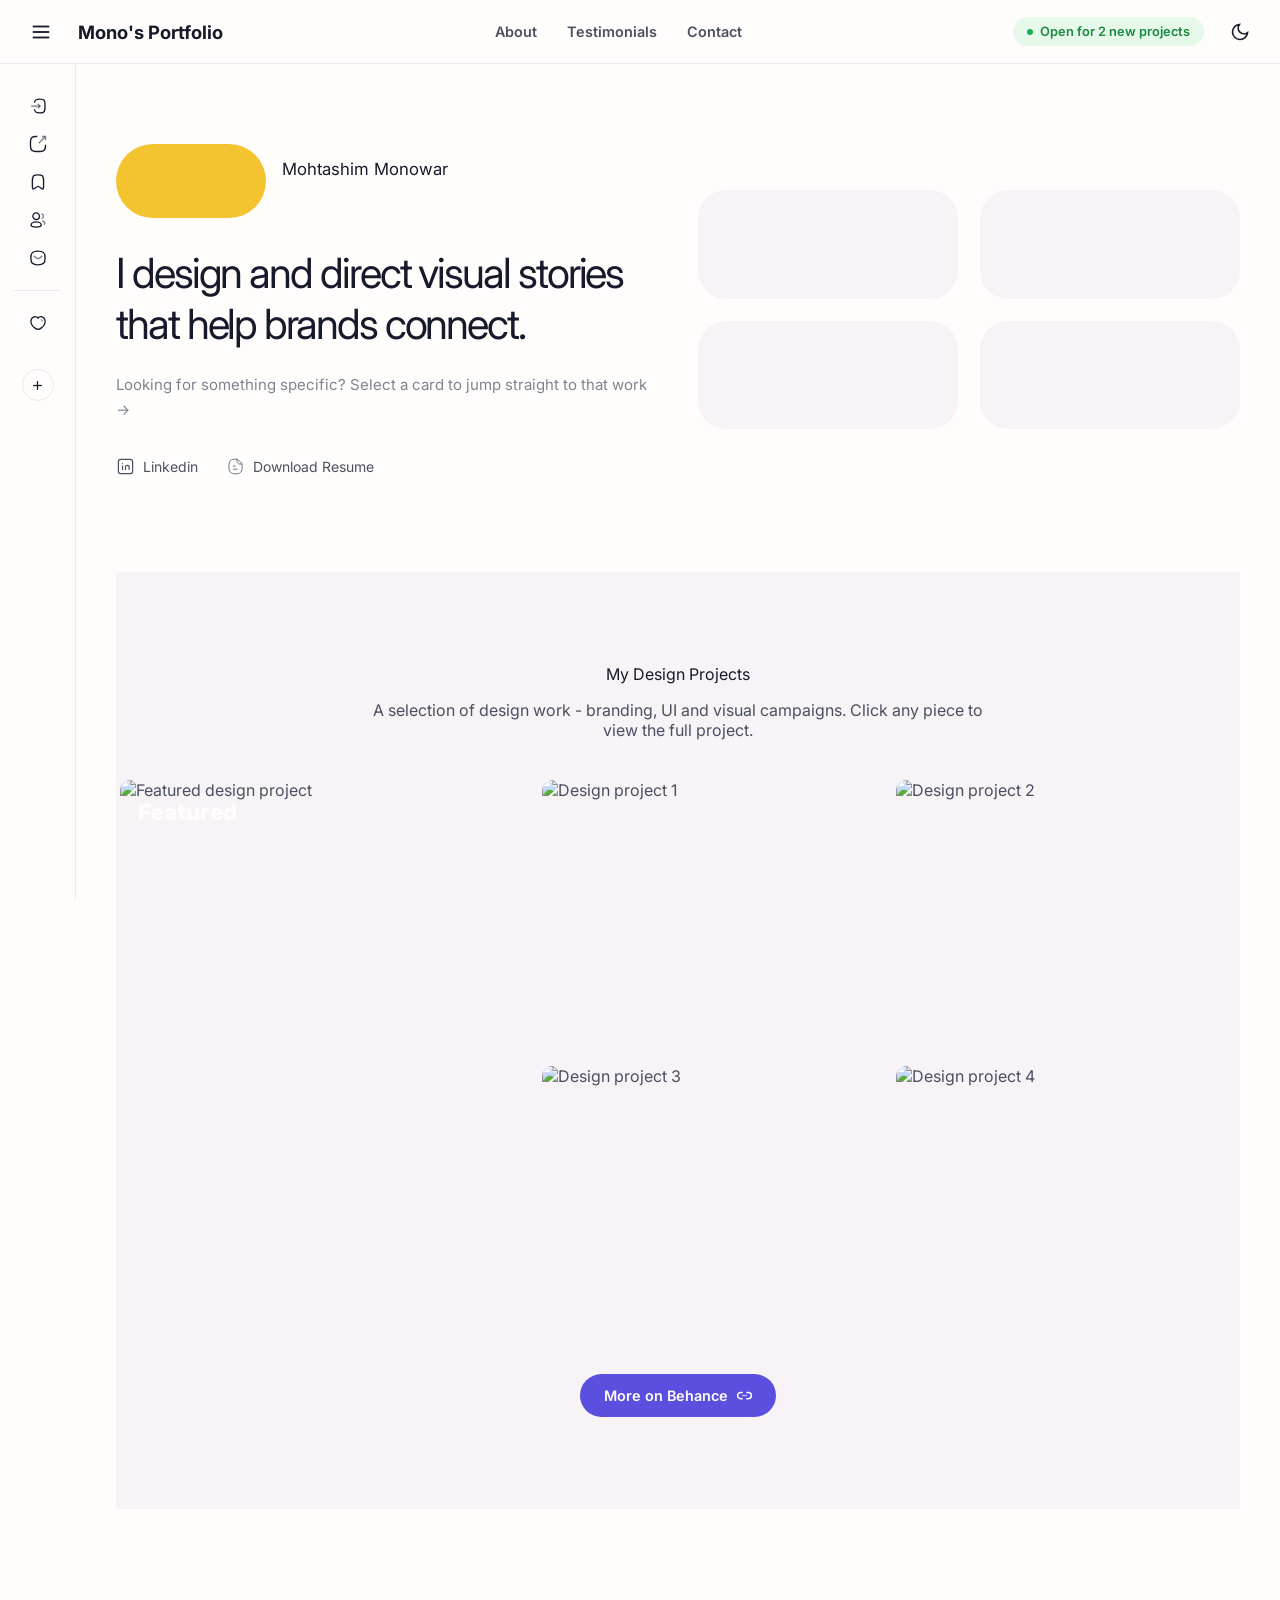
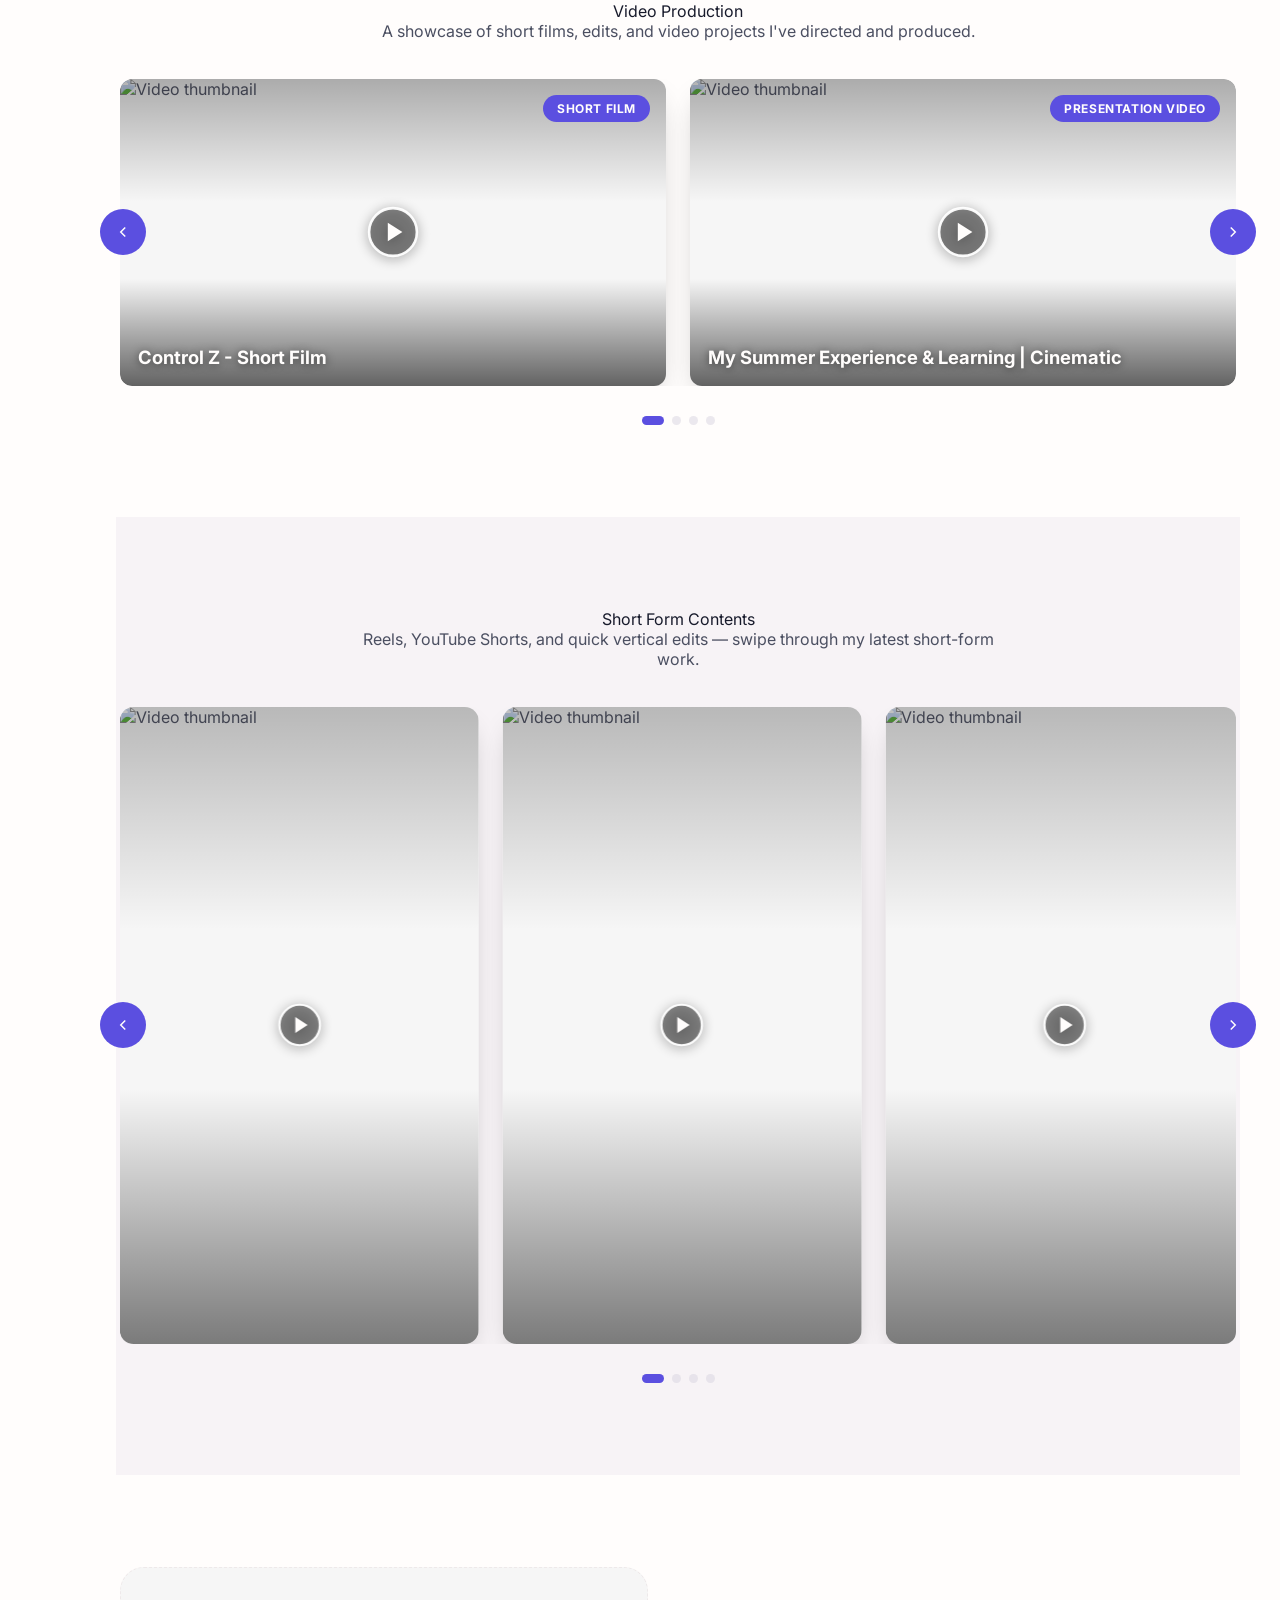
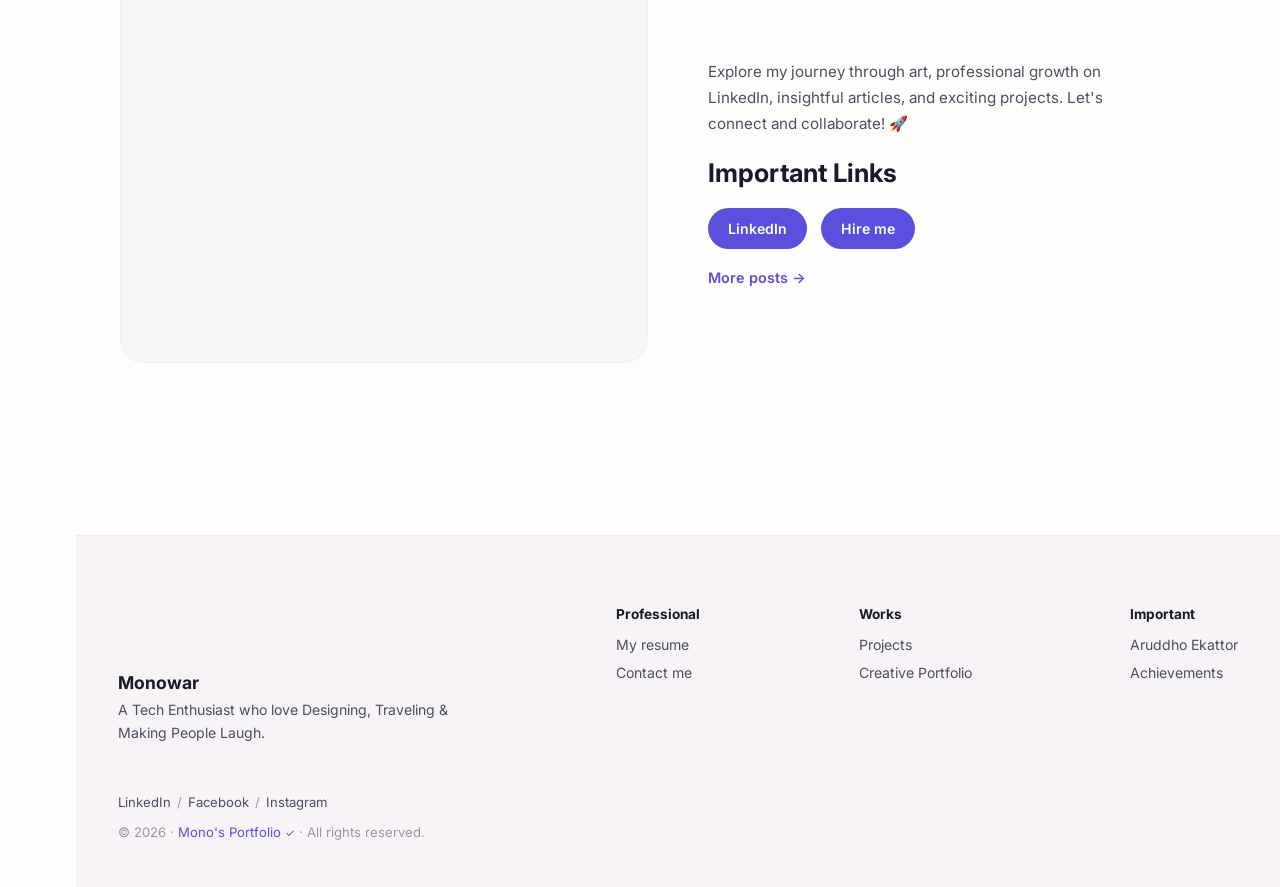
==== commit 02a6df90: "Update links to hireme.html and about.html" ====
--- a/index.html
+++ b/index.html
@@ -13,20 +13,20 @@
 <header id="topbar">
   <button class="hamburger" id="sidebarToggle" aria-label="Toggle menu">
     <svg class="line" viewBox="0 0 24 24">
-      <g class="h1"><path d="M 3 18 H 14 M 10 6 H 21"/><line class="svgC" x1="3" x2="21" y1="12" y2="12"/></g>
-      <g class="h2" transform="translate(12.000000, 12.000000) rotate(-270.000000) translate(-12.000000, -12.000000) translate(5.000000, 8.500000)"><path d="M14,0 C14,0 9.856,7 7,7 C4.145,7 0,0 0,0"/></g>
-      <g class="h3" transform="translate(12.000000, 12.000000) rotate(-90.000000) translate(-12.000000, -12.000000) translate(5.000000, 8.500000)"><path d="M14,0 C14,0 9.856,7 7,7 C4.145,7 0,0 0,0"/></g>
+      <line class="bar bar1" x1="3" x2="21" y1="6" y2="6"/>
+      <line class="bar bar2" x1="3" x2="21" y1="12" y2="12"/>
+      <line class="bar bar3" x1="3" x2="21" y1="18" y2="18"/>
     </svg>
   </button>
-  <span class="brand">Mono's Portfolio</span>
+  <a class="brand" href="index.html">Mono's Portfolio</a>
 
   <nav class="topNav" aria-label="Quick links">
-    <a href="#about-section" class="topNavLink">About</a>
+    <a href="about.html" class="topNavLink">About</a>
     <a href="#" class="topNavLink">Testimonials</a>
-    <a href="#hire-me-section" class="topNavLink">Contact</a>
+    <a href="hireme.html" class="topNavLink">Contact</a>
   </nav>
 
-  <a href="#hire-me-section" class="availBadge"><span class="availDot"></span><span class="availTxt">Open for 2 new projects</span></a>
+  <a href="hireme.html" class="availBadge"><span class="availDot"></span><span class="availTxt">Open for 2 new projects</span></a>
 
   <button id="modeToggle" aria-label="Toggle dark mode">
     <svg id="modeIcon" viewBox="0 0 24 24"><path d="M21 12.79A9 9 0 1 1 11.21 3 7 7 0 0 0 21 12.79z"/></svg>
@@ -69,11 +69,11 @@
           </ul>
         </li>
 
-        <li><a class="navlink" href="#about-section">
+        <li><a class="navlink" href="about.html">
           <svg class="ic" viewBox="0 0 24 24"><g transform="translate(2.7495,2.5495)"><path d="M6.809,18.9067 C3.137,18.9067 9.41469125e-14,18.3517 9.41469125e-14,16.1277 C9.41469125e-14,13.9037 3.117,11.8997 6.809,11.8997 C10.481,11.8997 13.617,13.8847 13.617,16.1077 C13.617,18.3307 10.501,18.9067 6.809,18.9067 Z"/><path d="M6.809,8.728 C9.219,8.728 11.173,6.774 11.173,4.364 C11.173,1.954 9.219,0 6.809,0 C4.399,0 2.44496883,1.954 2.44496883,4.364 C2.436,6.766 4.377,8.72 6.778,8.728 L6.809,8.728 Z"/><path class="svgC" d="M14.0517,7.5293 C15.4547,7.1543 16.4887007,5.8753 16.4887007,4.3533 C16.4897,2.7653 15.3627,1.4393 13.8647,1.1323"/><path class="svgC" d="M14.7113,11.104 C16.6993,11.104 18.3973,12.452 18.3973,13.655 C18.3973,14.364 17.8123,15.092 16.9223,15.301"/></g></svg>
           <span class="lbl">About</span>
         </a></li>
-        <li><a class="navlink" href="#hire-me-section">
+        <li><a class="navlink" href="hireme.html">
           <svg class="ic" viewBox="0 0 24 24"><g transform="translate(2.45208,2.85198)"><path class="svgC" d="M15.0928322,6.167017 C15.0928322,6.167017 11.8828071,10.0196486 9.53493746,10.0196486 C7.18807029,10.0196486 3.941955,6.167017 3.941955,6.167017"/><path d="M1.04805054e-13,9.11679198 C1.04805054e-13,2.27869674 2.38095238,8.8817842e-15 9.52380952,8.8817842e-15 C16.6666667,8.8817842e-15 19.047619,2.27869674 19.047619,9.11679198 C19.047619,15.9538847 16.6666667,18.233584 9.52380952,18.233584 C2.38095238,18.233584 1.04805054e-13,15.9538847 1.04805054e-13,9.11679198 Z"/></g></svg>
           <span class="lbl">Contact</span>
         </a></li>
@@ -93,7 +93,7 @@
             <svg class="drp-arrow" viewBox="0 0 24 24"><g transform="translate(5,8.5)"><path d="M14,0 C14,0 9.856,7 7,7 C4.145,7 0,0 0,0"/></g></svg>
           </div>
           <ul class="sub-list" id="more-menu">
-            <li><a href="#hire-me-section">Hire me! <span class="new">New!</span></a></li>
+            <li><a href="hireme.html">Hire me! <span class="new">New!</span></a></li>
           </ul>
         </li>
       </ul>
@@ -158,41 +158,6 @@
       </div>
     </section>
 
-    <!-- ABOUT -->
-    <section class="pg" id="about-section">
-      <div class="pgCont" style="max-width:980px">
-        <div class="secIn">
-          <div class="abtGrid">
-            <div class="abtPhoto" style="background-image:url('https://blogger.googleusercontent.com/img/a/AVvXsEgCSEJxsCbNcNCg8nHi8IuDpHZFnazYnWt204vKBvqwJt5L8NvcjQgy6DmHDSIjQAphtadLeDwx2aaCdquR0Lvt38GHvHwACvtHoP1YjsUU-3TBVtvSxAndogN7TWEYCeyBLXGGnAGJ5LjMw9E0hOJ3shN1c9cwUsdLF1ssY4_XzFbrlNQUnIwJYXTmJX0')"></div>
-
-            <div>
-              <span class="abtEyebrow">About Me</span>
-              <h2 class="abtTtl">I turn ideas into things people actually stop and watch.</h2>
-              <p class="abtLead">I'm Mohtashim — a creative technologist, filmmaker and student who moves between a camera, a design file, and a code editor depending on what a project needs.</p>
-
-              <p>Most of what I make starts with a simple question: what will actually make someone stop scrolling? That question has taken me from directing short films and cutting reels at 2am to designing brand campaigns and building the very site you're looking at right now, line by line.</p>
-              <p>This past summer I interned at the KID Museum in Washington, DC, where I led <strong>Project Lighthouse</strong>, a youth education initiative, and was awarded a <strong>Frank Karel Fellowship</strong> for the work — capped off with a final presentation on everything I'd built. It's the kind of project that reminded me why I like this work: it's not just about making something look good, it's about making something that actually reaches people.</p>
-
-              <div class="abtStats">
-                <div class="abtStat"><strong>3+</strong><span>Disciplines — film, design &amp; code</span></div>
-                <div class="abtStat"><strong>1</strong><span>Fellowship earned this summer</span></div>
-                <div class="abtStat"><strong>∞</strong><span>Deadlines met on caffeine &amp; deadline energy</span></div>
-              </div>
-
-              <div class="abtPills">
-                <a class="abtPill" href="#video-production-section">Video Production</a>
-                <a class="abtPill" href="#design-projects-section">Graphic Design</a>
-                <a class="abtPill" href="#short-form-section">Short-Form Content</a>
-                <a class="abtPill" href="#hire-me-section">Creative Technology</a>
-              </div>
-
-              <a class="button" href="#hire-me-section" style="margin-top:26px">Let's work together</a>
-            </div>
-          </div>
-        </div>
-      </div>
-    </section>
-
     <!-- DESIGN PROJECTS -->
     <section class="pg pg-alt" id="design-projects-section">
       <div class="pgCont">
@@ -336,40 +301,6 @@
       </div>
     </section>
 
-    <!-- HIRE ME -->
-    <section class="pg pg-alt" id="hire-me-section">
-      <div class="pgCont" style="max-width:1100px">
-        <div class="secIn">
-          <div class="hireHead">
-            <span class="availBadge" style="pointer-events:none"><span class="availDot"></span><span class="availTxt">Open for 2 new projects</span></span>
-            <h2 class="hireTtl">Got a project in mind? Let's talk.</h2>
-            <p class="hireSub">Whether it's a short film, a brand identity, or a full campaign — I'd love to hear what you're building. Reach out however's easiest for you.</p>
-          </div>
-
-          <div class="hireGrid">
-            <div class="gifSlot" aria-hidden="true"></div>
-
-            <div class="hireActions">
-              <button class="hireBtn" id="copyEmailBtn" type="button" data-email="hello@monowar.eu.org">
-                <svg class="line" viewBox="0 0 24 24"><rect height="16" rx="2" width="20" x="2" y="4"/><path d="M2 7l10 6 10-6"/></svg>
-                <span id="emailBtnLabel">hello@monowar.eu.org</span>
-              </button>
-
-              <a class="hireBtn" href="https://www.linkedin.com/in/mohtashim-monowarp/" target="_blank" rel="noopener">
-                <svg viewBox="0 0 32 32"><path d="M24,3H8A5,5,0,0,0,3,8V24a5,5,0,0,0,5,5H24a5,5,0,0,0,5-5V8A5,5,0,0,0,24,3Zm3,21a3,3,0,0,1-3,3H8a3,3,0,0,1-3-3V8A3,3,0,0,1,8,5H24a3,3,0,0,1,3,3Z"/><path class="svgC" d="M11,14a1,1,0,0,0-1,1v6a1,1,0,0,0,2,0V15A1,1,0,0,0,11,14Z"/><path class="svgC" d="M19,13a4,4,0,0,0-4,4v4a1,1,0,0,0,2,0V17a2,2,0,0,1,4,0v4a1,1,0,0,0,2,0V17A4,4,0,0,0,19,13Z"/><circle class="svgC" cx="11" cy="11" r="1"/></svg>
-                Connect on LinkedIn
-              </a>
-
-              <a class="hireBtn" href="https://drive.google.com/file/d/1dC9qfzSpL-bHiGhInJCTe5DILi3mDHtk/view?usp=sharing" target="_blank" rel="noopener">
-                <svg class="line" viewBox="0 0 24 24"><g transform="translate(3.6498,2.7499)"><line x1="10.6555" x2="5.2555" y1="12.6999" y2="12.6999"/><line x1="8.6106" x2="5.2546" y1="8.6886" y2="8.6886"/><path d="M16.51,5.55 L10.84,0.15 C10.11,0.05 9.29,0 8.39,0 C2.1,0 -1.95e-14,2.32 -1.95e-14,9.25 C-1.95e-14,16.19 2.1,18.5 8.39,18.5 C14.69,18.5 16.79,16.19 16.79,9.25 C16.79,7.83 16.7,6.6 16.51,5.55 Z"/><path d="M10.2844,0.0827 L10.2844,2.7437 C10.2844,4.6017 11.7904,6.1067 13.6484,6.1067 L16.5994,6.1067"/></g></svg>
-                Download Resume
-              </a>
-            </div>
-          </div>
-        </div>
-      </div>
-    </section>
-
     <!-- IMPORTANT LINKS -->
     <section class="pg" id="important-links-section">
       <div class="pgCont" style="max-width:1200px;display:grid;grid-template-columns:1fr 1fr;gap:60px;align-items:center">
@@ -380,7 +311,7 @@
           <h3 class="impHead">Important Links</h3>
           <div class="ln" style="margin-top:20px">
             <a class="button" href="https://www.linkedin.com/in/mohtashim-monowarp/" target="_blank" rel="noopener">LinkedIn</a>
-            <a class="button" href="#hire-me-section">Hire me</a>
+            <a class="button" href="hireme.html">Hire me</a>
           </div>
           <a class="morepost" href="https://www.behance.net/monowarpy" target="_blank" rel="noopener">More posts →</a>
         </div>
@@ -401,7 +332,7 @@
           <h4>Professional</h4>
           <ul>
             <li><a href="https://drive.google.com/file/d/1dC9qfzSpL-bHiGhInJCTe5DILi3mDHtk/view?usp=sharing" target="_blank" rel="noopener">My resume</a></li>
-            <li><a href="#hire-me-section">Contact me</a></li>
+            <li><a href="hireme.html">Contact me</a></li>
           </ul>
         </div>
 
--- a/style.css
+++ b/style.css
@@ -87,7 +87,10 @@
   font-size:.8rem;font-weight:600;
   padding:7px 14px;border-radius:20px;
 }
-.availDot{width:6px;height:6px;border-radius:50%;background:var(--availDot);flex-shrink:0}
+.availDot{width:6px;height:6px;border-radius:50%;background:var(--availDot);flex-shrink:0;animation:availPulse 1.8s ease-in-out infinite}
+@keyframes availPulse{0%,100%{opacity:1}50%{opacity:.2}}
+.availBadge{cursor:pointer;transition:opacity .2s ease}
+.availBadge:hover{opacity:.85}
 
 #modeToggle{
   background:none;border:0;cursor:pointer;color:var(--headC);
@@ -143,14 +146,27 @@
 
 .sitemap{margin-top:26px}
 .side-more{font-size:.72rem;text-transform:none;color:#9a97a6;padding:6px 10px}
-.sitemap-icons{display:flex;gap:10px;margin-top:10px;justify-content:center;flex-wrap:wrap}
-body.sidebar-open .sitemap-icons{justify-content:flex-start}
+
+.sitemapPlus{
+  display:flex;align-items:center;justify-content:center;
+  width:32px;height:32px;border-radius:50%;margin:0 auto;
+  border:1px solid var(--sideBrd);color:var(--headC);
+  background:none;cursor:pointer;padding:0;transition:var(--trans-2);
+}
+.sitemapPlus:hover{background:var(--synxBg)}
+.sitemapPlus svg{width:15px;height:15px;stroke:currentColor;fill:none;stroke-width:2}
+body.sidebar-open .sitemapPlus{display:none}
+
+.sitemap-icons{display:none;gap:10px;margin-top:10px;justify-content:flex-start;flex-wrap:wrap}
+body.sidebar-open .sitemap-icons{display:flex}
 .sitemap-icons a{
   width:32px;height:32px;border-radius:50%;
   display:flex;align-items:center;justify-content:center;
   border:1px solid var(--sideBrd);color:var(--headC);flex-shrink:0;
-}
-.sitemap-icons svg{width:15px;height:15px;stroke:currentColor;fill:none;stroke-width:1.8}
+  transition:var(--trans-2);
+}
+.sitemap-icons a:hover{background:var(--synxBg)}
+.sitemap-icons svg{width:15px;height:15px;fill:currentColor;stroke:none}
 
 #mainCont{flex:1;min-width:0;padding:0 40px}
 
@@ -181,7 +197,7 @@
 .phBox{position:relative;display:block;aspect-ratio:12/5;border-radius:28px;overflow:hidden;background-color:var(--pageB);background-size:cover;background-position:center;background-repeat:no-repeat;transition:transform .3s ease}
 .phBox:hover{transform:translateY(-4px)}
 @media screen and (max-width:520px){.heroGrid{gap:12px}.phBox{border-radius:18px}}
-#design-projects-section,#video-production-section,#short-form-section,#important-links-section{scroll-margin-top:calc(var(--headerH) + 15px)}
+#about-section,#design-projects-section,#video-production-section,#short-form-section,#hire-me-section,#important-links-section{scroll-margin-top:calc(var(--headerH) + 15px)}
 
 /* ===== Page sections ===== */
 .pg{padding:92px 0}
@@ -243,6 +259,69 @@
   #mainCont{margin-left:0}
   body.sidebar-open #sidebar{left:0}
 }
+@media screen and (max-width:480px){
+  #topbar{gap:10px;padding:0 14px}
+  .brand{display:none}
+  .availBadge{padding:7px 10px}
+}
+@media screen and (max-width:380px){
+  .availTxt{display:none}
+}
+
+/* ===== ABOUT ===== */
+
+.abtGrid{display:grid;grid-template-columns:280px 1fr;gap:56px;align-items:start}
+.abtPhoto{
+  aspect-ratio:3/4;border-radius:24px;background-size:cover;background-position:center;
+  background-repeat:no-repeat;background-color:var(--synxBg);position:sticky;top:calc(var(--headerH) + 30px);
+}
+.abtEyebrow{display:inline-block;font-size:.8rem;font-weight:700;text-transform:uppercase;letter-spacing:.08em;color:var(--linkC);margin-bottom:14px}
+.abtTtl{font-size:1.9rem;line-height:1.3;font-weight:400;margin:0 0 18px;letter-spacing:calc(var(--letterSpacing) - 0.03em)}
+.abtLead{font-size:1.05rem;line-height:1.7;color:var(--headC);margin:0 0 18px;font-weight:500}
+.abtGrid p{font-size:.95rem;line-height:1.8;margin:0 0 16px}
+.abtGrid p strong{color:var(--headC)}
+.abtStats{display:flex;gap:30px;flex-wrap:wrap;margin:30px 0 26px;padding:24px 0;border-top:1px solid var(--sideBrd);border-bottom:1px solid var(--sideBrd)}
+.abtStat{display:flex;flex-direction:column;gap:4px}
+.abtStat strong{font-size:1.6rem;font-family:var(--fontH);color:var(--headC);font-weight:700}
+.abtStat span{font-size:.8rem;color:var(--bodyC);max-width:140px;line-height:1.4}
+.abtPills{display:flex;flex-wrap:wrap;gap:10px}
+.abtPill{
+  display:inline-flex;align-items:center;font-size:.83rem;font-weight:600;
+  padding:8px 16px;border-radius:20px;border:1px solid var(--sideBrd);color:var(--bodyC);
+  transition:var(--trans-2);
+}
+.abtPill:hover{border-color:var(--linkC);color:var(--linkC)}
+@media screen and (max-width:760px){
+  .abtGrid{grid-template-columns:1fr;gap:26px}
+  .abtPhoto{aspect-ratio:16/9;max-width:280px;position:static}
+}
+
+
+/* ===== HIRE ME ===== */
+
+.hireHead{text-align:center;max-width:600px;margin:0 auto}
+.hireHead .availBadge{margin-bottom:20px}
+.hireTtl{font-size:1.9rem;font-weight:400;margin:0 0 14px}
+.hireSub{font-size:.98rem;line-height:1.7;margin:0}
+.hireGrid{display:grid;grid-template-columns:1fr 1fr;gap:56px;align-items:center;max-width:900px;margin:50px auto 0}
+.hireActions{display:flex;flex-direction:column;gap:14px}
+.hireBtn{
+  display:flex;align-items:center;gap:12px;
+  background:var(--bodyB);border:1px solid var(--sideBrd);color:var(--headC);
+  padding:15px 20px;border-radius:14px;font-size:.92rem;font-weight:600;
+  cursor:pointer;transition:var(--trans-2);width:100%;text-align:left;
+  font-family:var(--fontBa);
+}
+.hireBtn:hover{border-color:var(--linkC);color:var(--linkC)}
+.hireBtn svg{width:19px;height:19px;flex-shrink:0}
+.hireBtn svg:not(.line) path,.hireBtn svg:not(.line) circle{fill:currentColor}
+.hireBtn svg.line{stroke:currentColor;fill:none;stroke-width:2}
+.hireBtn.copied{border-color:var(--availC);color:var(--availC)}
+@media screen and (max-width:760px){
+  .hireGrid{grid-template-columns:1fr;gap:26px;margin-top:34px}
+  .hireGrid .gifSlot{max-width:320px;margin:0 auto;width:100%}
+}
+
 
 /* ===== DESIGN PROJECTS (from original site) ===== */
 
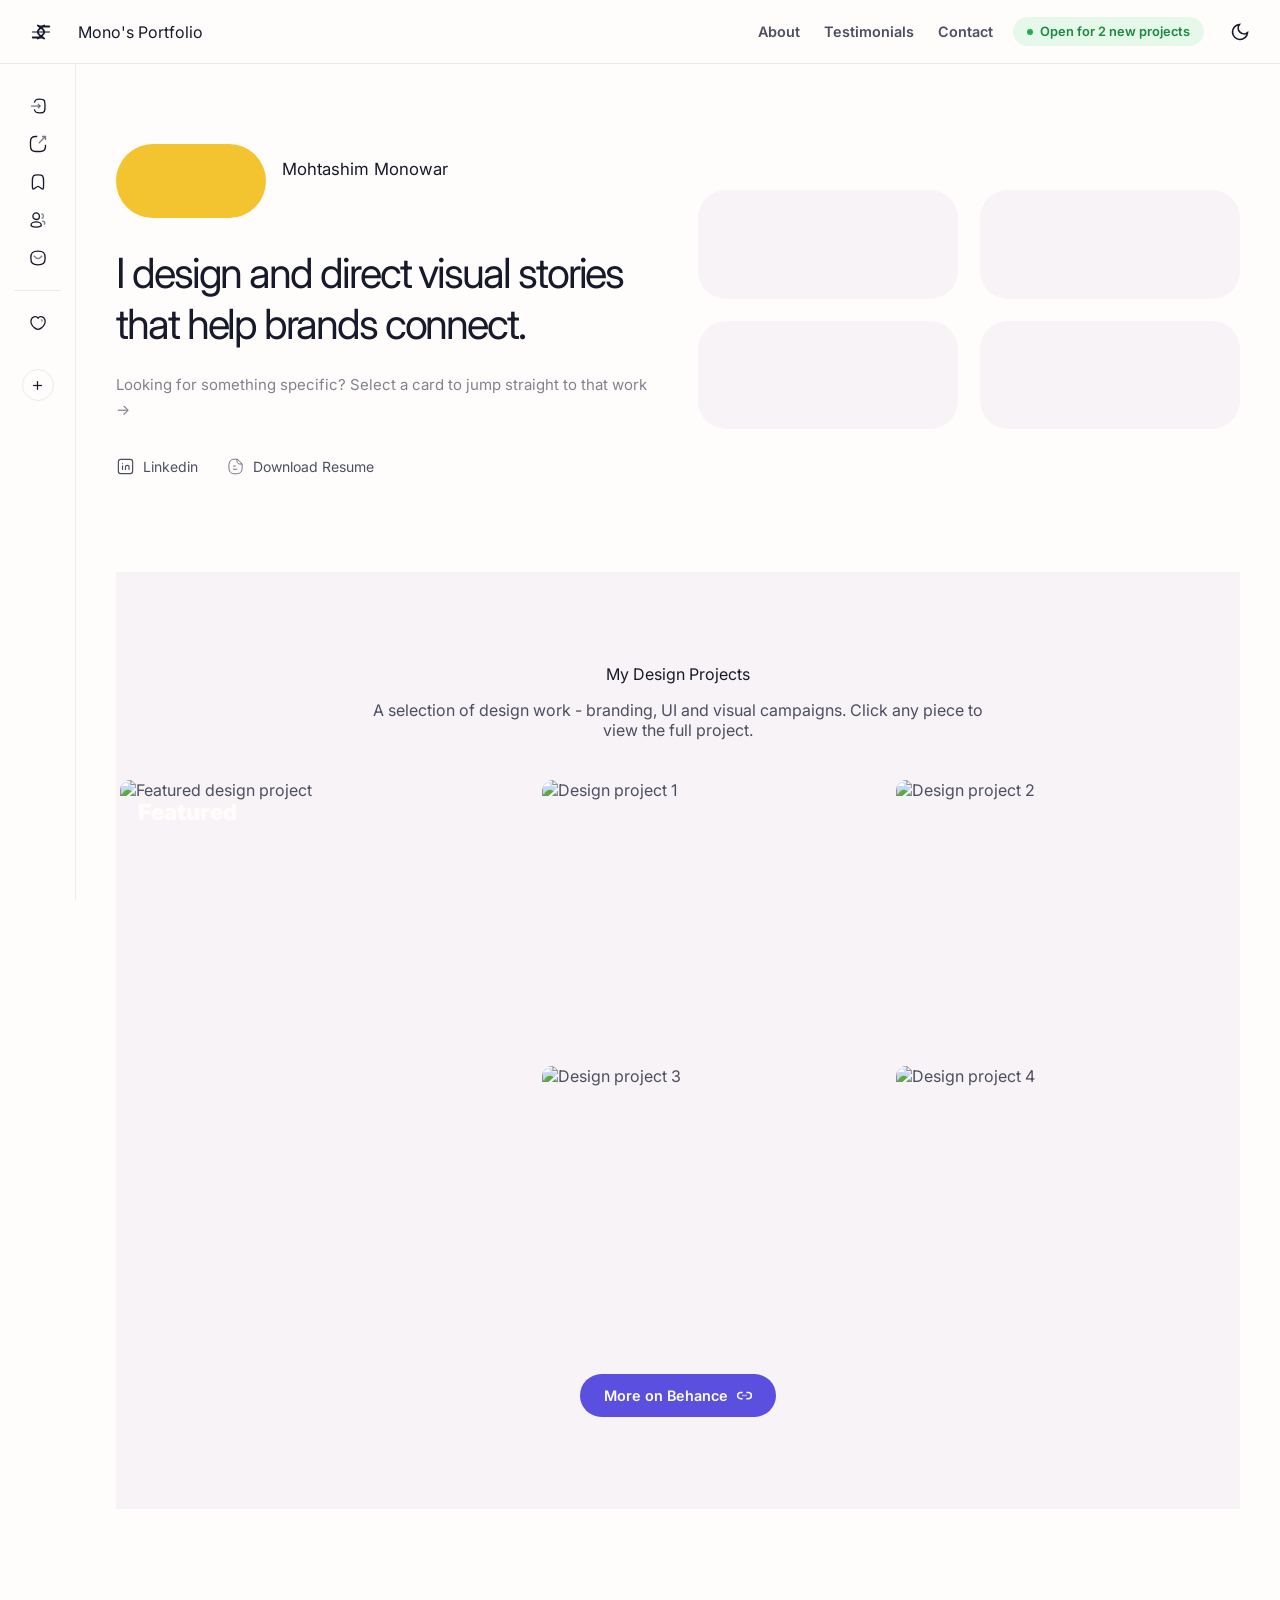
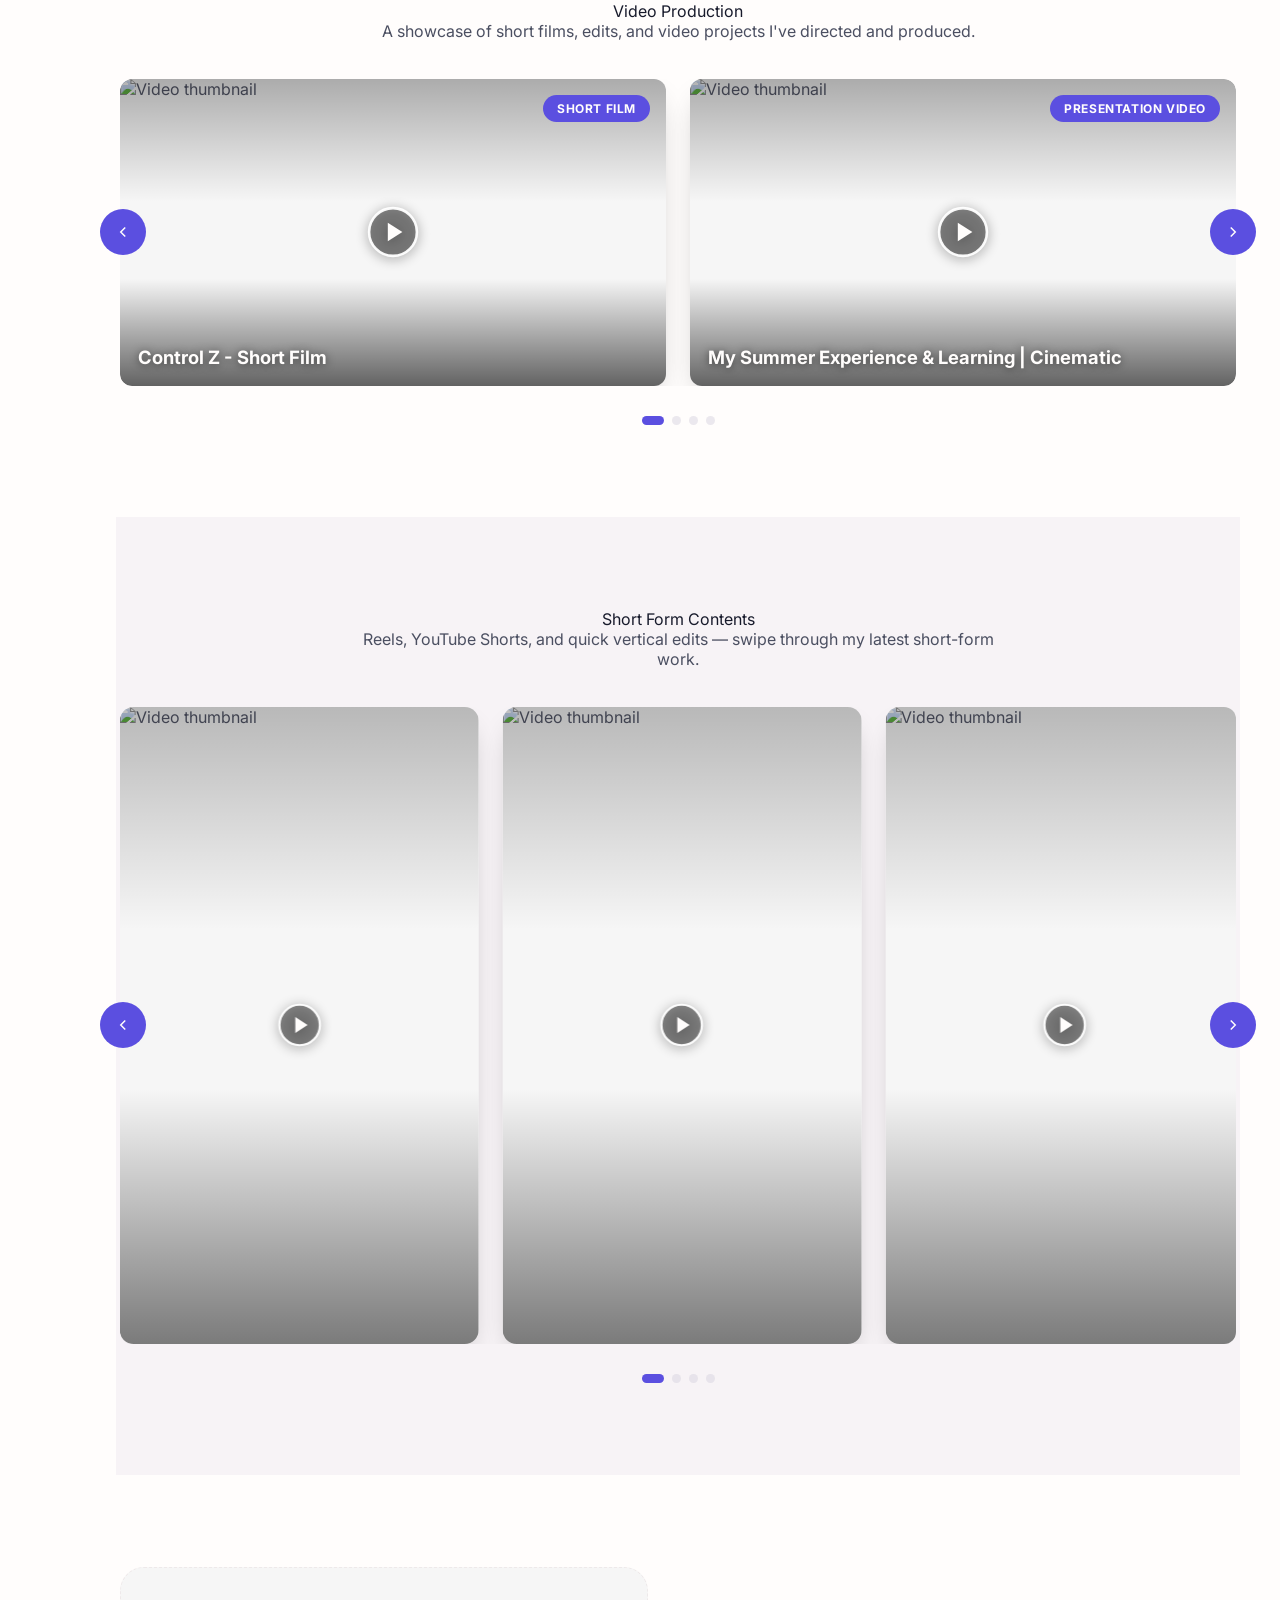
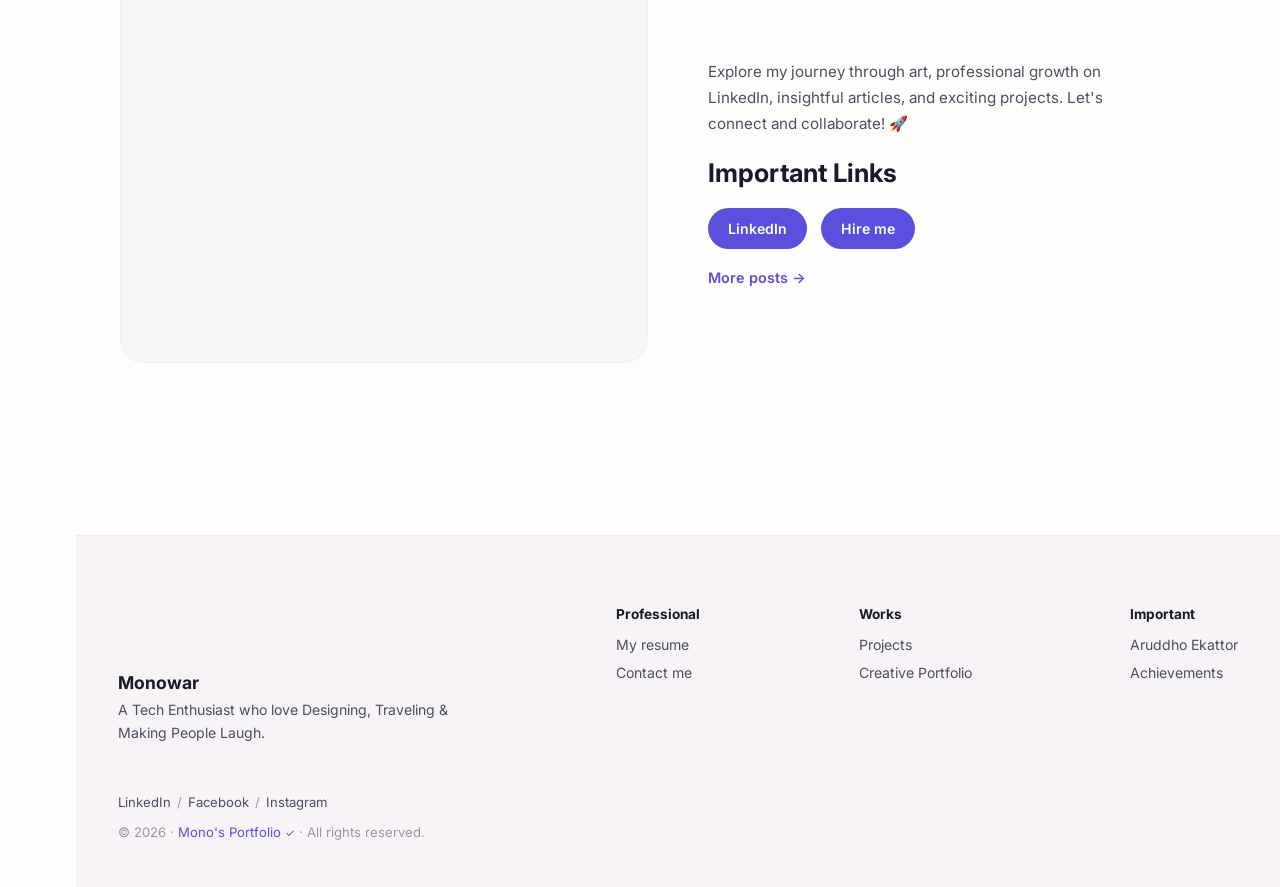
==== commit 91b29587: "Update hamburger menu SVG structure" ====
--- a/index.html
+++ b/index.html
@@ -13,9 +13,9 @@
 <header id="topbar">
   <button class="hamburger" id="sidebarToggle" aria-label="Toggle menu">
     <svg class="line" viewBox="0 0 24 24">
-      <line class="bar bar1" x1="3" x2="21" y1="6" y2="6"/>
-      <line class="bar bar2" x1="3" x2="21" y1="12" y2="12"/>
-      <line class="bar bar3" x1="3" x2="21" y1="18" y2="18"/>
+      <g class="h1"><path d="M 3 18 H 14 M 10 6 H 21"/><line class="svgC" x1="3" x2="21" y1="12" y2="12"/></g>
+      <g class="h2" transform="translate(12.000000, 12.000000) rotate(-270.000000) translate(-12.000000, -12.000000) translate(5.000000, 8.500000)"><path d="M14,0 C14,0 9.856,7 7,7 C4.145,7 0,0 0,0"/></g>
+      <g class="h3" transform="translate(12.000000, 12.000000) rotate(-90.000000) translate(-12.000000, -12.000000) translate(5.000000, 8.500000)"><path d="M14,0 C14,0 9.856,7 7,7 C4.145,7 0,0 0,0"/></g>
     </svg>
   </button>
   <a class="brand" href="index.html">Mono's Portfolio</a>
--- a/style.css
+++ b/style.css
@@ -64,20 +64,16 @@
   background:none;border:0;cursor:pointer;color:var(--headC);
   display:flex;align-items:center;justify-content:center;padding:6px;
 }
-.hamburger svg{width:22px;height:22px;stroke:currentColor;fill:none;stroke-width:2}
-.hamburger svg.line .h1,
-.hamburger svg.line .h2,
-.hamburger svg.line .h3{transition:opacity .25s ease}
-.hamburger svg.line .h2,
-.hamburger svg.line .h3{opacity:0}
-body.sidebar-open .hamburger svg.line .h1{opacity:0}
-body.sidebar-open .hamburger svg.line .h2,
-body.sidebar-open .hamburger svg.line .h3{opacity:1}
-.brand{font-size:1.15rem;font-weight:700;color:var(--headC);white-space:nowrap}
+.hamburger svg{width:22px;height:22px;stroke:currentColor;fill:none;stroke-width:2;stroke-linecap:round}
+.hamburger .bar{transform-origin:12px 12px;transition:transform .25s ease,opacity .2s ease}
+body.sidebar-open .hamburger .bar1{transform:translateY(6px) rotate(45deg)}
+body.sidebar-open .hamburger .bar2{opacity:0}
+body.sidebar-open .hamburger .bar3{transform:translateY(-6px) rotate(-45deg)}
+.brand{font-size:1rem;font-weight:400;color:var(--headC);white-space:nowrap}
 
 /* ===== Top nav (replaces the old search bar) ===== */
 .topNav{
-  flex:1;display:flex;align-items:center;justify-content:center;gap:30px;
+  display:flex;align-items:center;gap:24px;margin-left:auto;
 }
 .topNavLink{font-size:.9rem;font-weight:600;color:var(--bodyC);white-space:nowrap}
 .topNavLink:hover{color:var(--linkC)}
@@ -250,6 +246,7 @@
   body.sidebar-open #mainCont{margin-left:0}
   body.sidebar-open #sidebar{box-shadow:0 10px 30px rgba(0,0,0,.25)}
   .topNav{display:none}
+  .availBadge{margin-left:auto}
   #footer{margin:60px -20px 0}
   .fotTop{padding:50px 20px 30px}
   .fotBottom{padding:0 20px 30px}
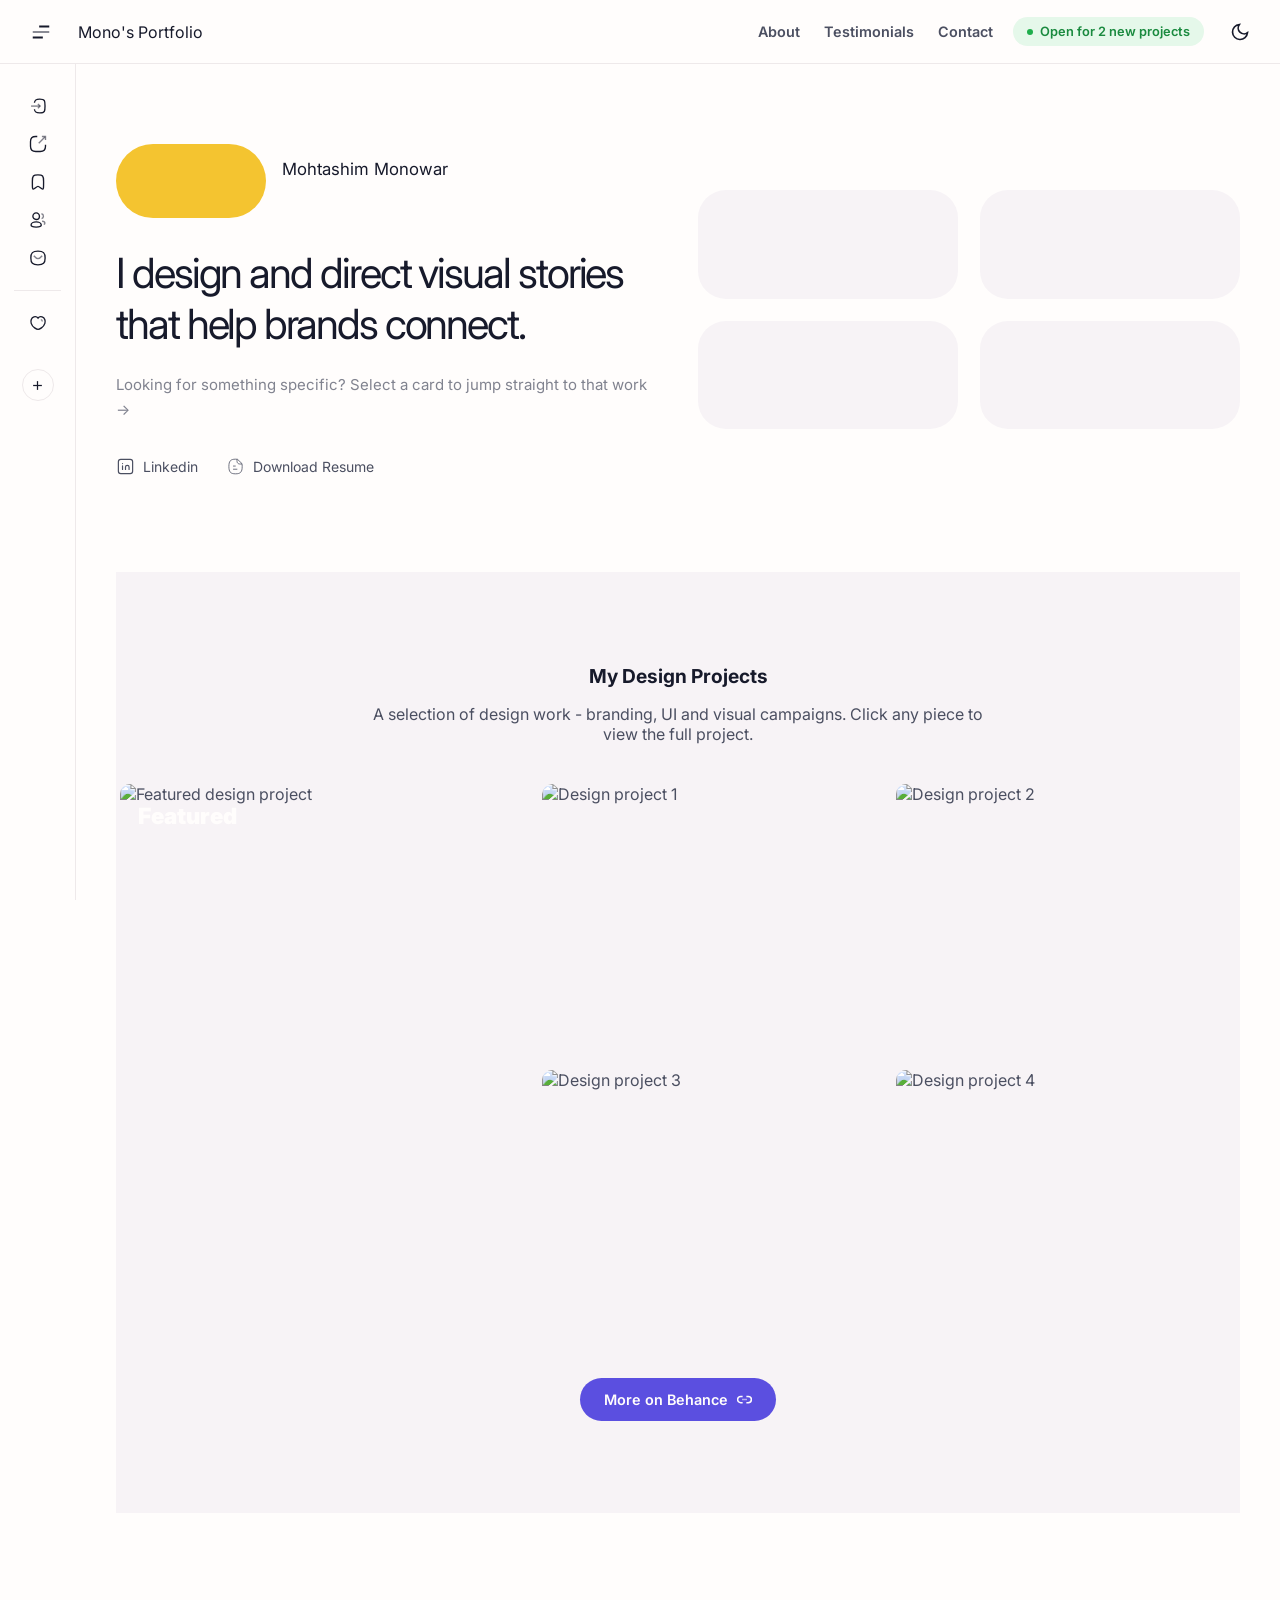
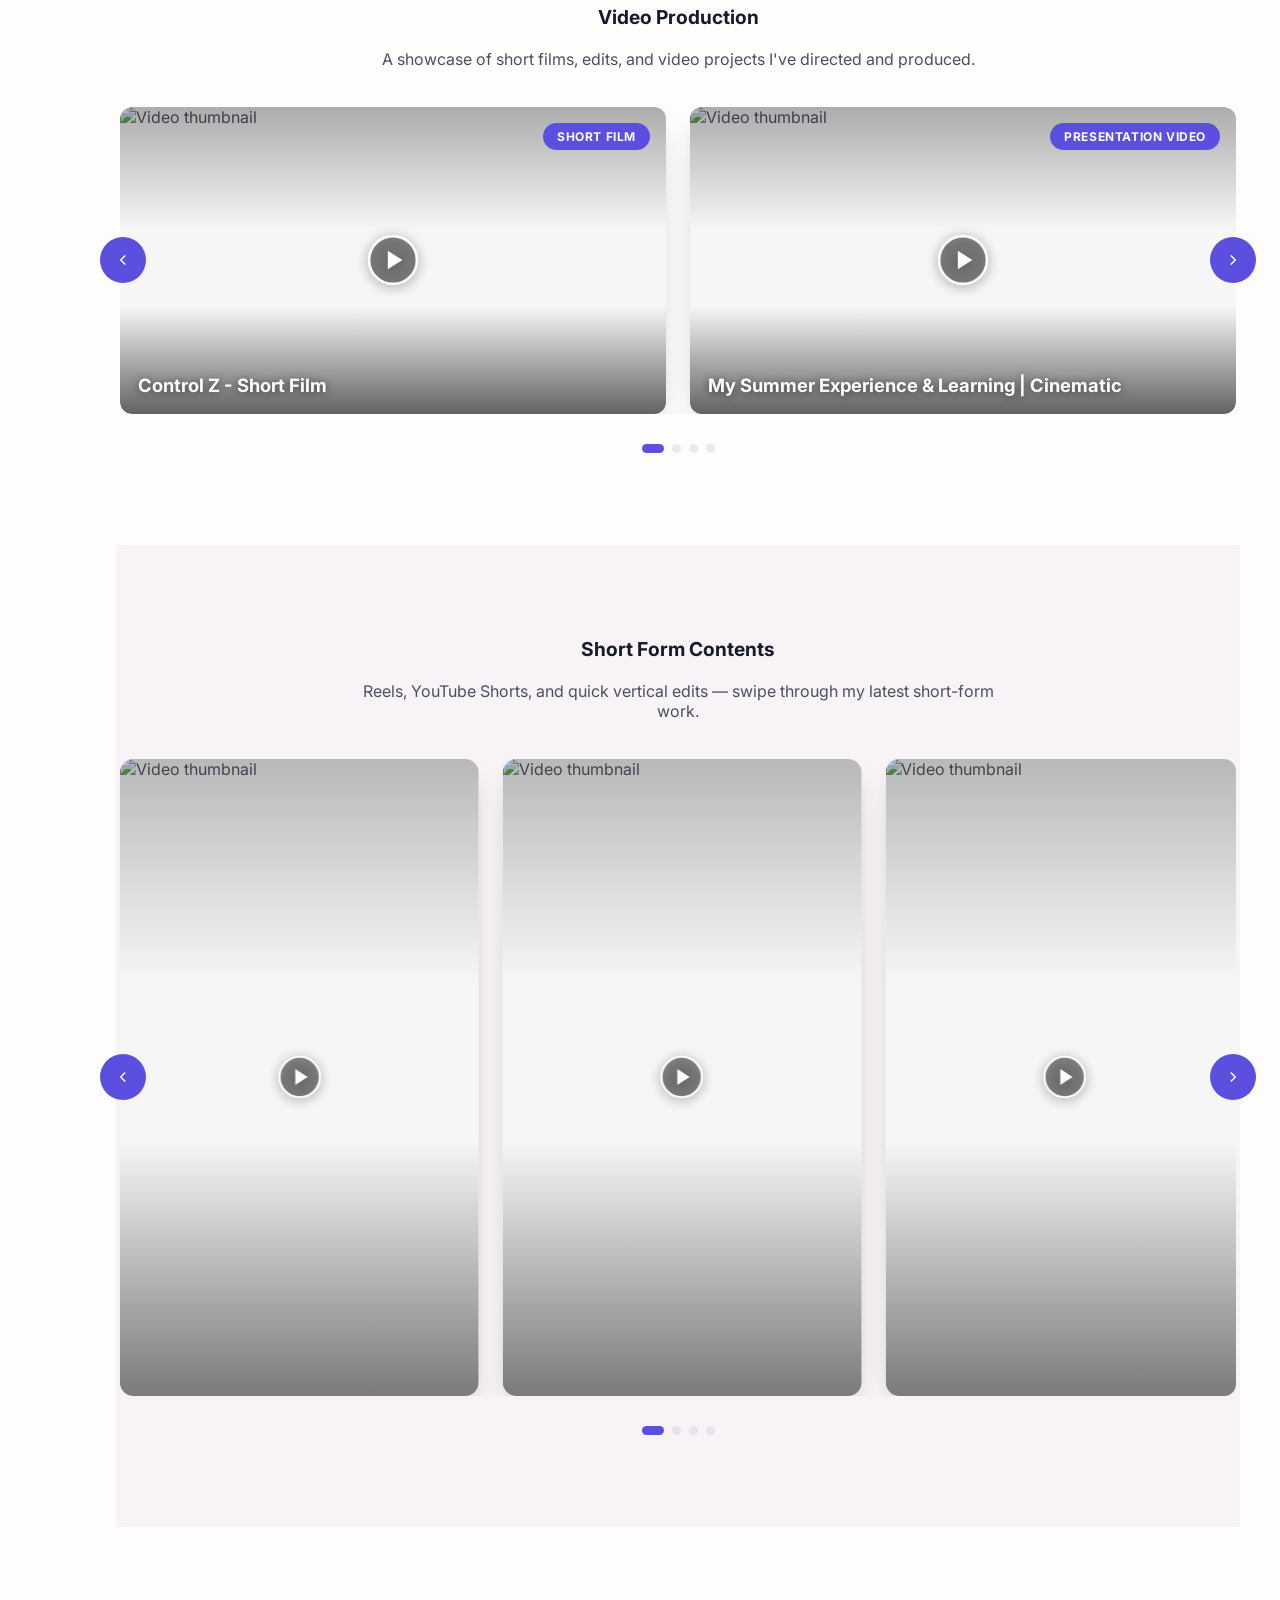
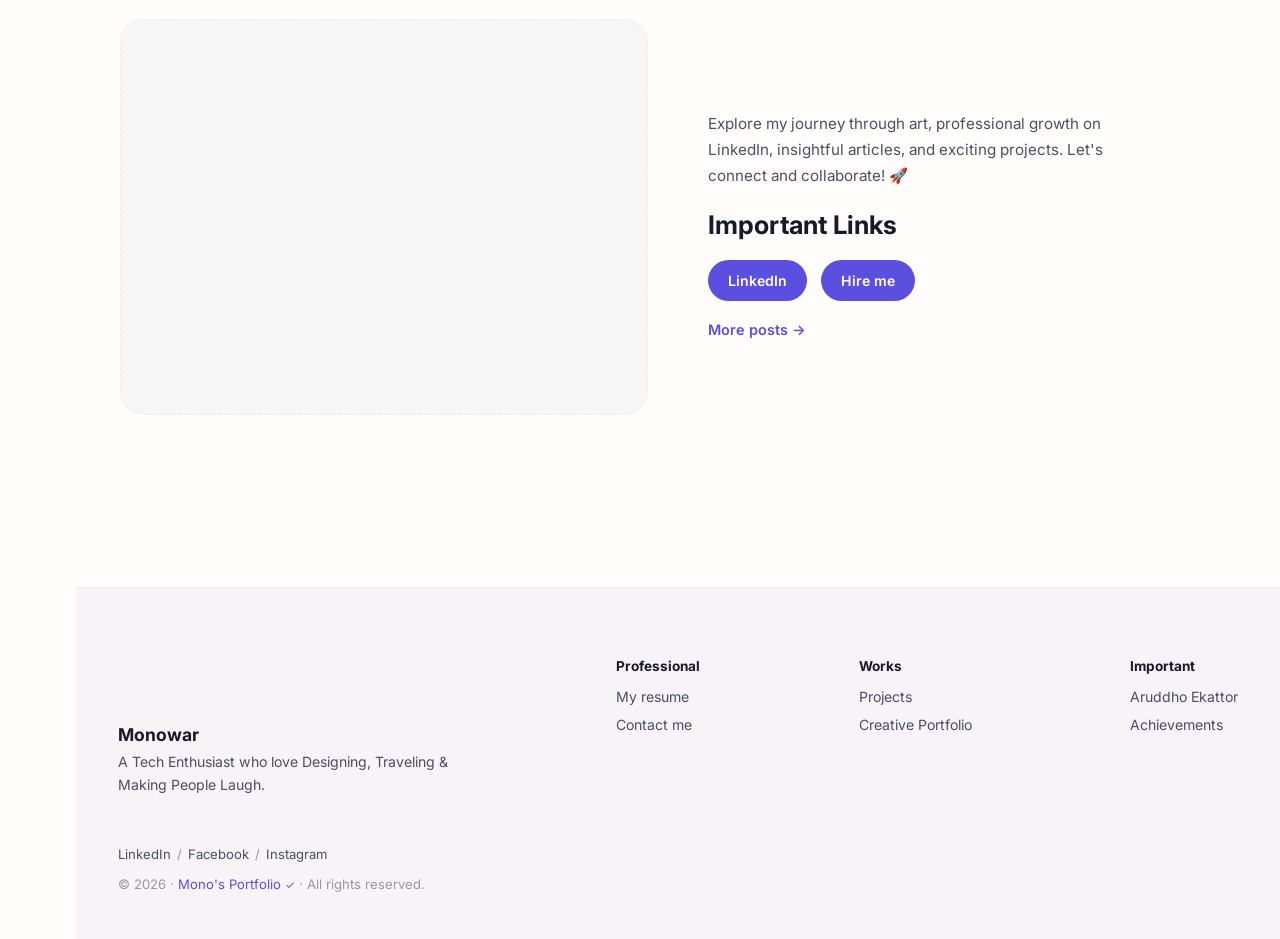
==== commit 9ef2dd34: "Add line breaks to headings and subtitles in HTML" ====
--- a/index.html
+++ b/index.html
@@ -135,7 +135,7 @@
           </div>
         </div>
 
-        <h1 class="hTtl">I design and direct visual stories<br>that help brands connect.</h1>
+        <h1 class="hTtl">I design and direct visual stories that help brands connect.</h1>
         <p class="hSub">Looking for something specific? Select a card to jump straight to that work →</p>
 
         <div class="hLn">
@@ -202,7 +202,7 @@
         <div class="secIn">
           <div class="vidHead">
             <h2 class="title">Video Production</h2>
-            <p class="vidSub">A showcase of short films, edits, and video projects I've directed and produced.</p>
+            <p class="vidSub"><br>A showcase of short films, edits, and video projects I've directed and produced.</p>
           </div>
 
           <div class="vidWrap filmSld">
@@ -260,7 +260,7 @@
         <div class="secIn">
           <div class="vidHead">
             <h2 class="title">Short Form Contents</h2>
-            <p class="vidSub">Reels, YouTube Shorts, and quick vertical edits — swipe through my latest short-form work.</p>
+            <p class="vidSub"><br>Reels, YouTube Shorts, and quick vertical edits — swipe through my latest short-form work.</p>
           </div>
 
           <div class="vidWrap shortSld">
--- a/style.css
+++ b/style.css
@@ -48,7 +48,7 @@
 img{max-width:100%;display:block}
 a{text-decoration:none;color:inherit}
 h1,h2,h3{font-family:var(--fontH);color:var(--headC);margin:0}
-.title{font-size:1rem;font-weight:400;text-align:center;position:relative}
+.title{font-size:1.2rem;font-weight:700;text-align:center;position:relative}
 svg .svgC{opacity:.55}
 
 /* ===== Header ===== */
@@ -64,11 +64,15 @@
   background:none;border:0;cursor:pointer;color:var(--headC);
   display:flex;align-items:center;justify-content:center;padding:6px;
 }
-.hamburger svg{width:22px;height:22px;stroke:currentColor;fill:none;stroke-width:2;stroke-linecap:round}
-.hamburger .bar{transform-origin:12px 12px;transition:transform .25s ease,opacity .2s ease}
-body.sidebar-open .hamburger .bar1{transform:translateY(6px) rotate(45deg)}
-body.sidebar-open .hamburger .bar2{opacity:0}
-body.sidebar-open .hamburger .bar3{transform:translateY(-6px) rotate(-45deg)}
+.hamburger svg{width:22px;height:22px;stroke:currentColor;fill:none;stroke-width:2}
+.hamburger svg.line .h1,
+.hamburger svg.line .h2,
+.hamburger svg.line .h3{transition:opacity .25s ease}
+.hamburger svg.line .h2,
+.hamburger svg.line .h3{opacity:0}
+body.sidebar-open .hamburger svg.line .h1{opacity:0}
+body.sidebar-open .hamburger svg.line .h2,
+body.sidebar-open .hamburger svg.line .h3{opacity:1}
 .brand{font-size:1rem;font-weight:400;color:var(--headC);white-space:nowrap}
 
 /* ===== Top nav (replaces the old search bar) ===== */
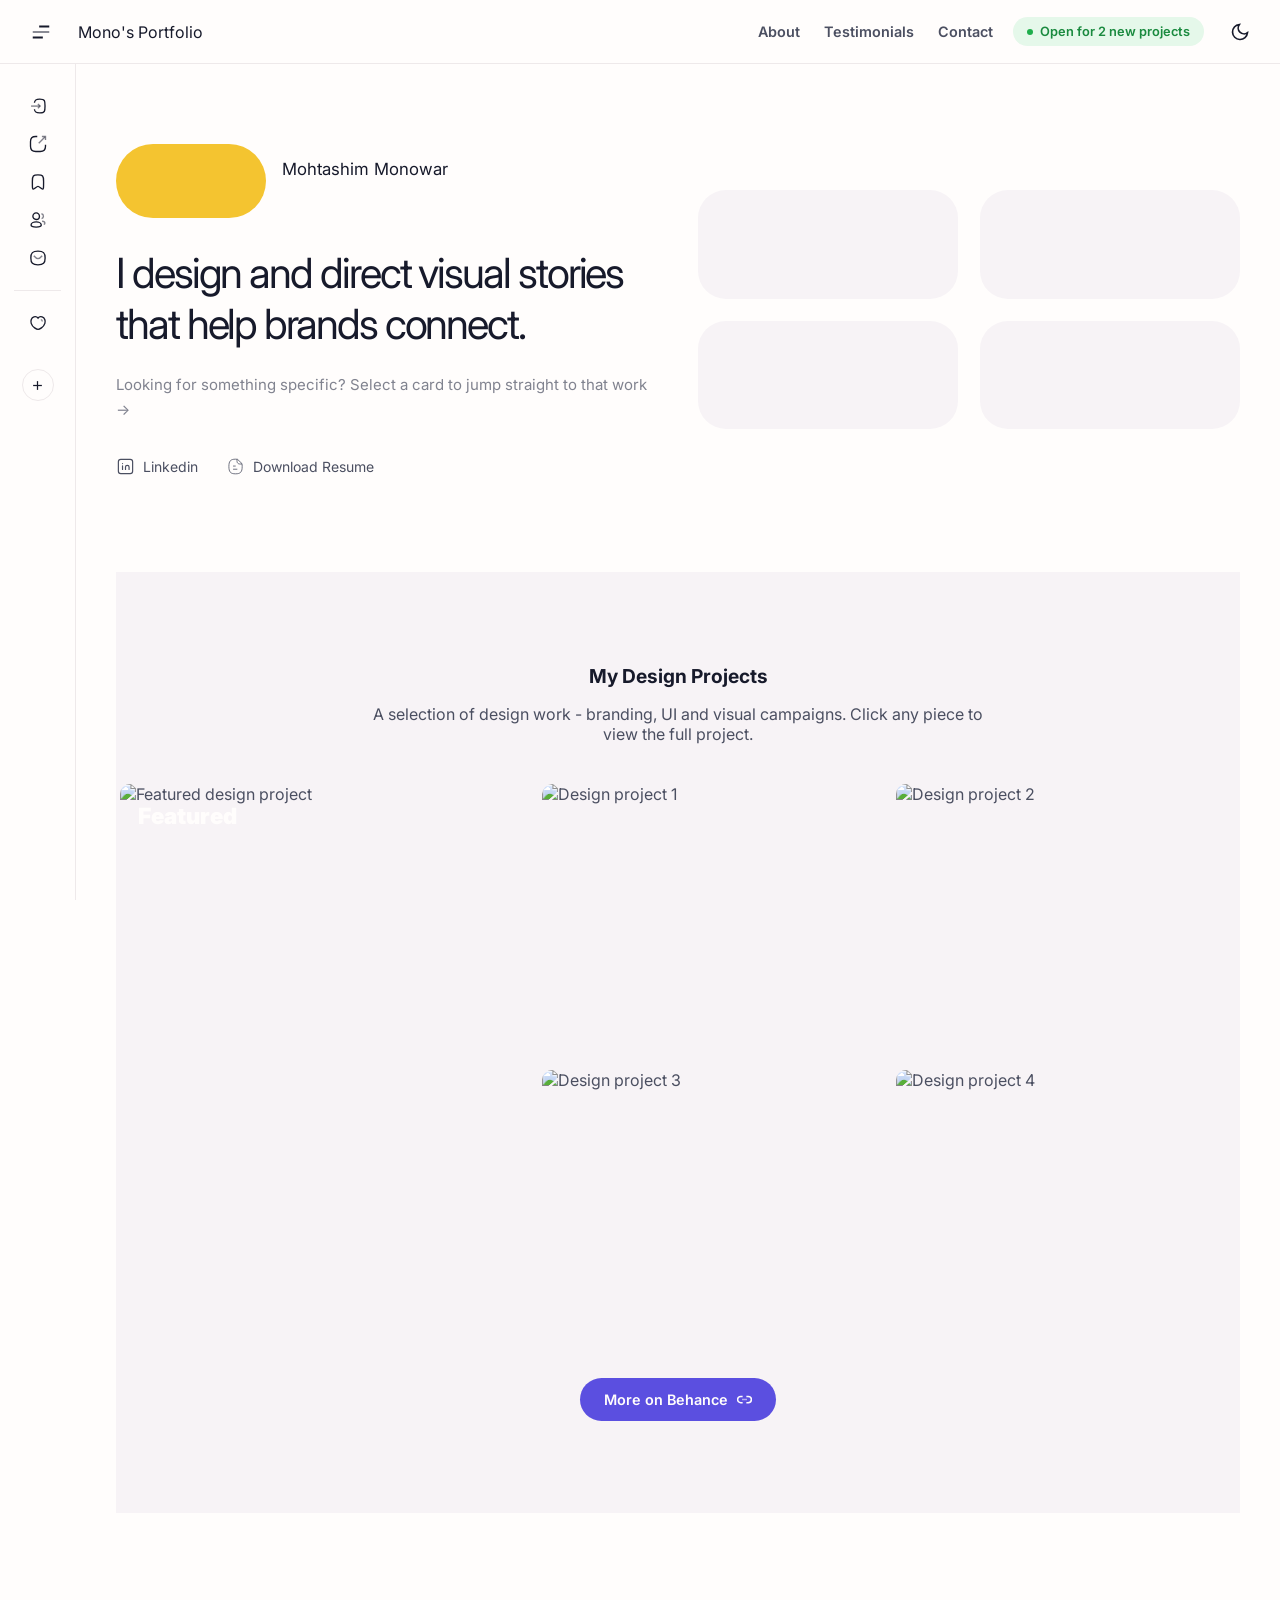
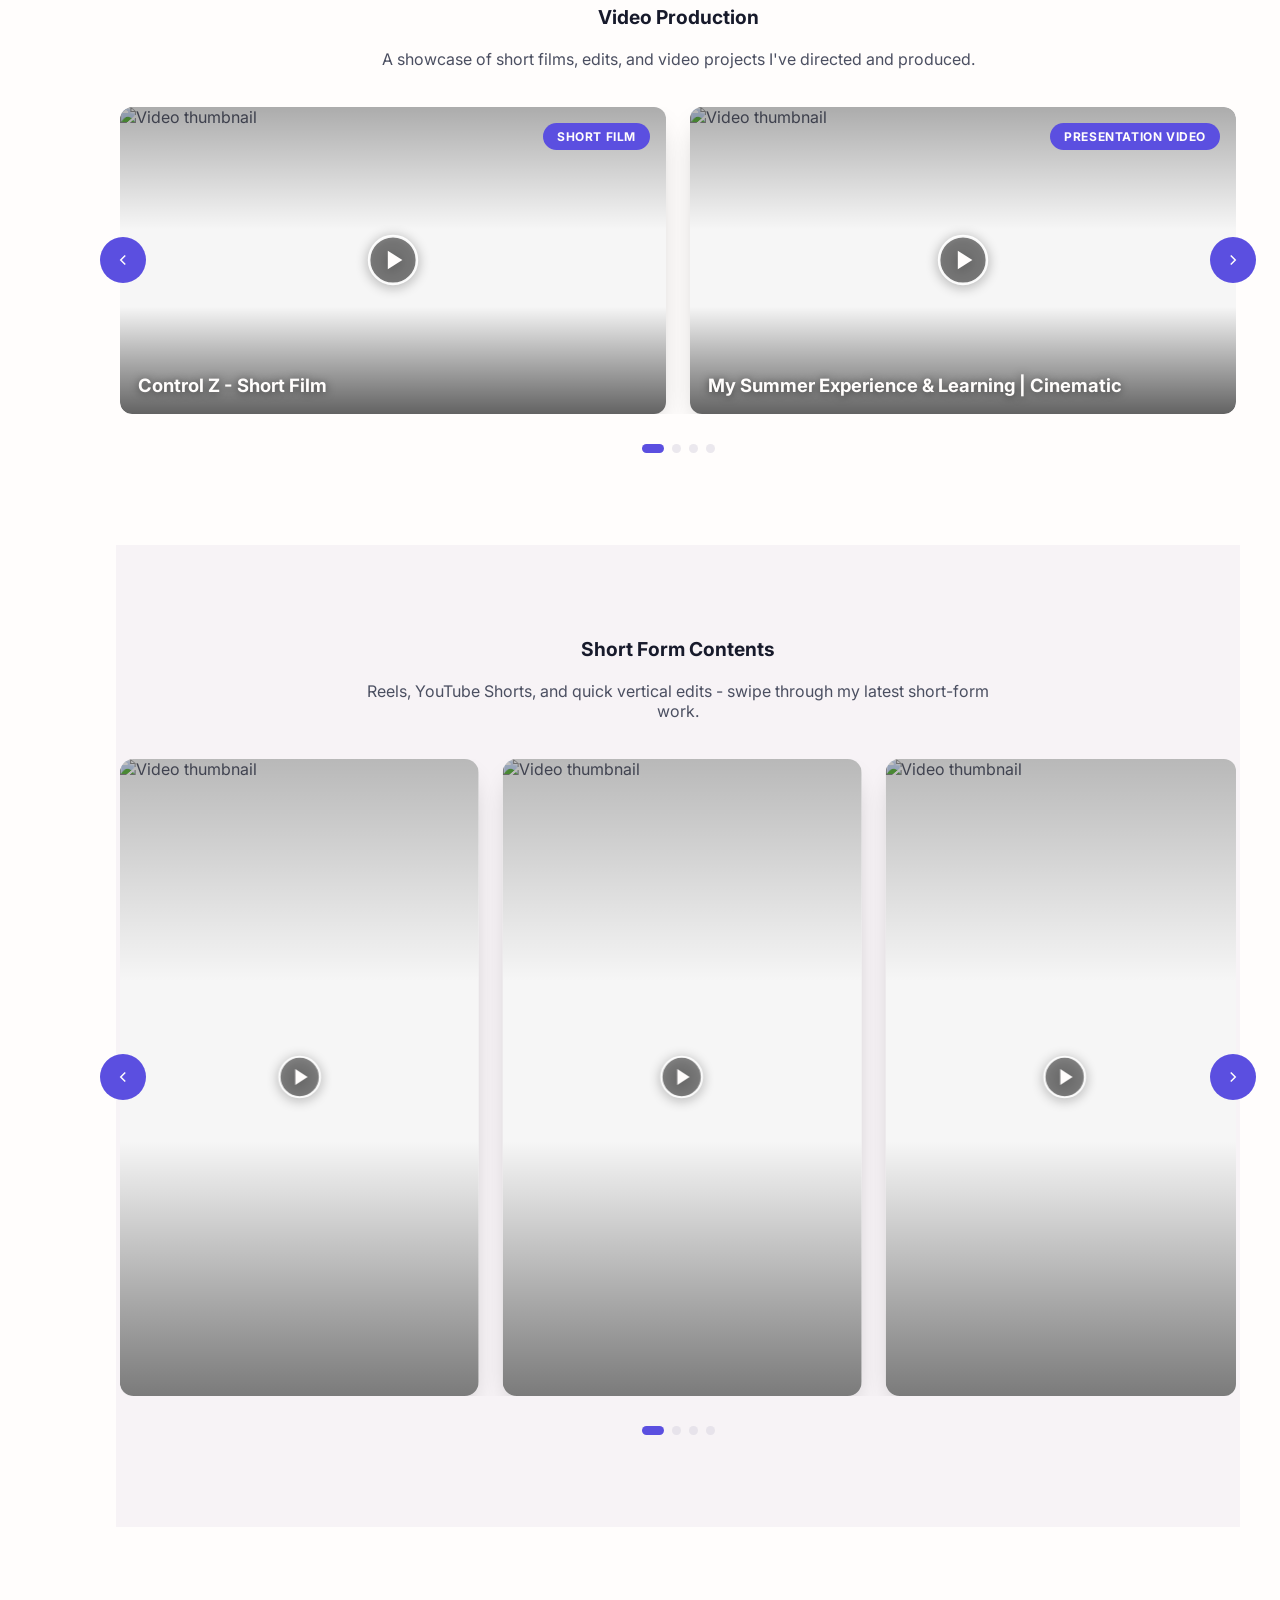
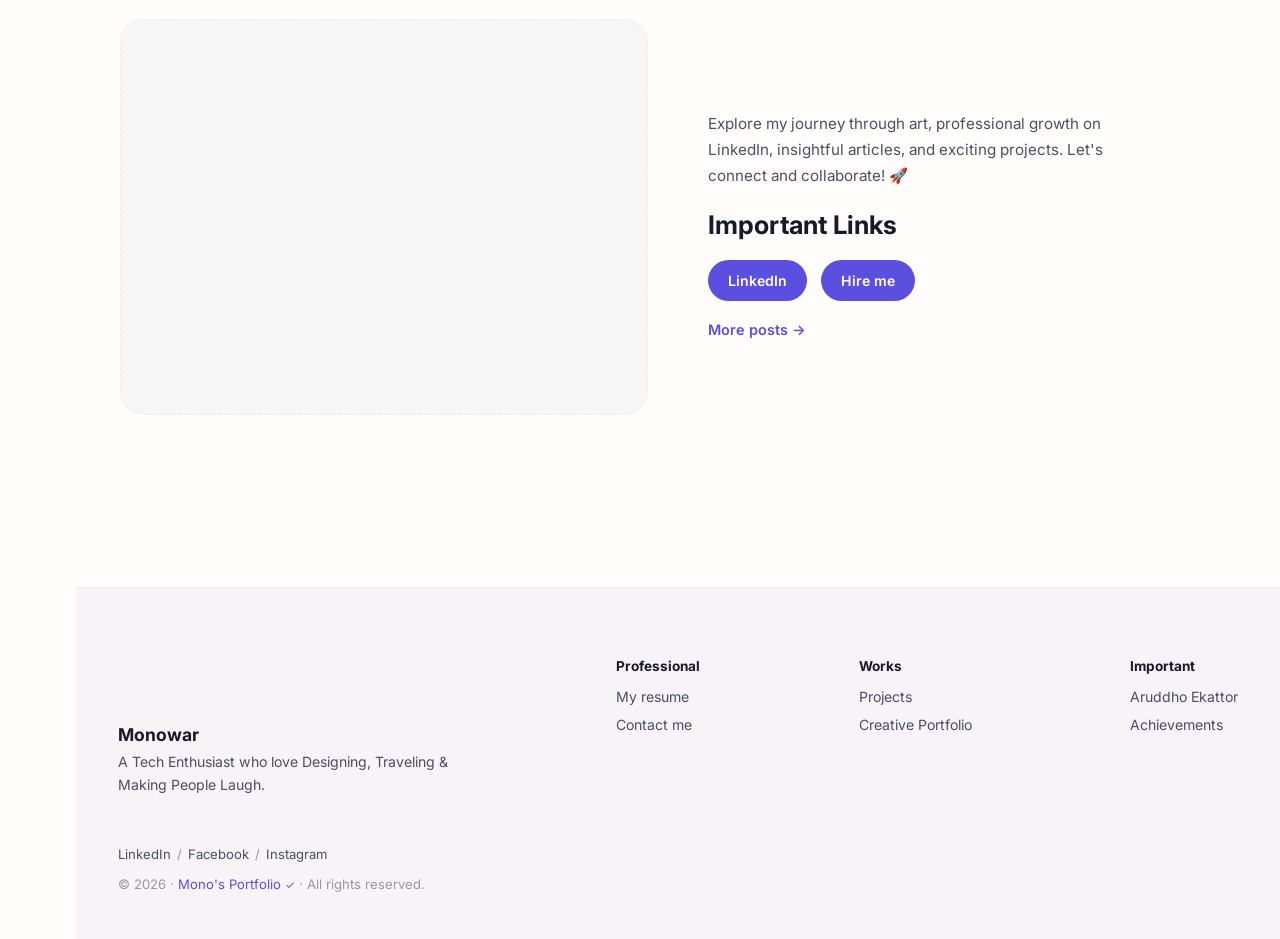
==== commit 0a18e063: "Fix punctuation" ====
--- a/index.html
+++ b/index.html
@@ -260,7 +260,7 @@
         <div class="secIn">
           <div class="vidHead">
             <h2 class="title">Short Form Contents</h2>
-            <p class="vidSub"><br>Reels, YouTube Shorts, and quick vertical edits — swipe through my latest short-form work.</p>
+            <p class="vidSub"><br>Reels, YouTube Shorts, and quick vertical edits - swipe through my latest short-form work.</p>
           </div>
 
           <div class="vidWrap shortSld">
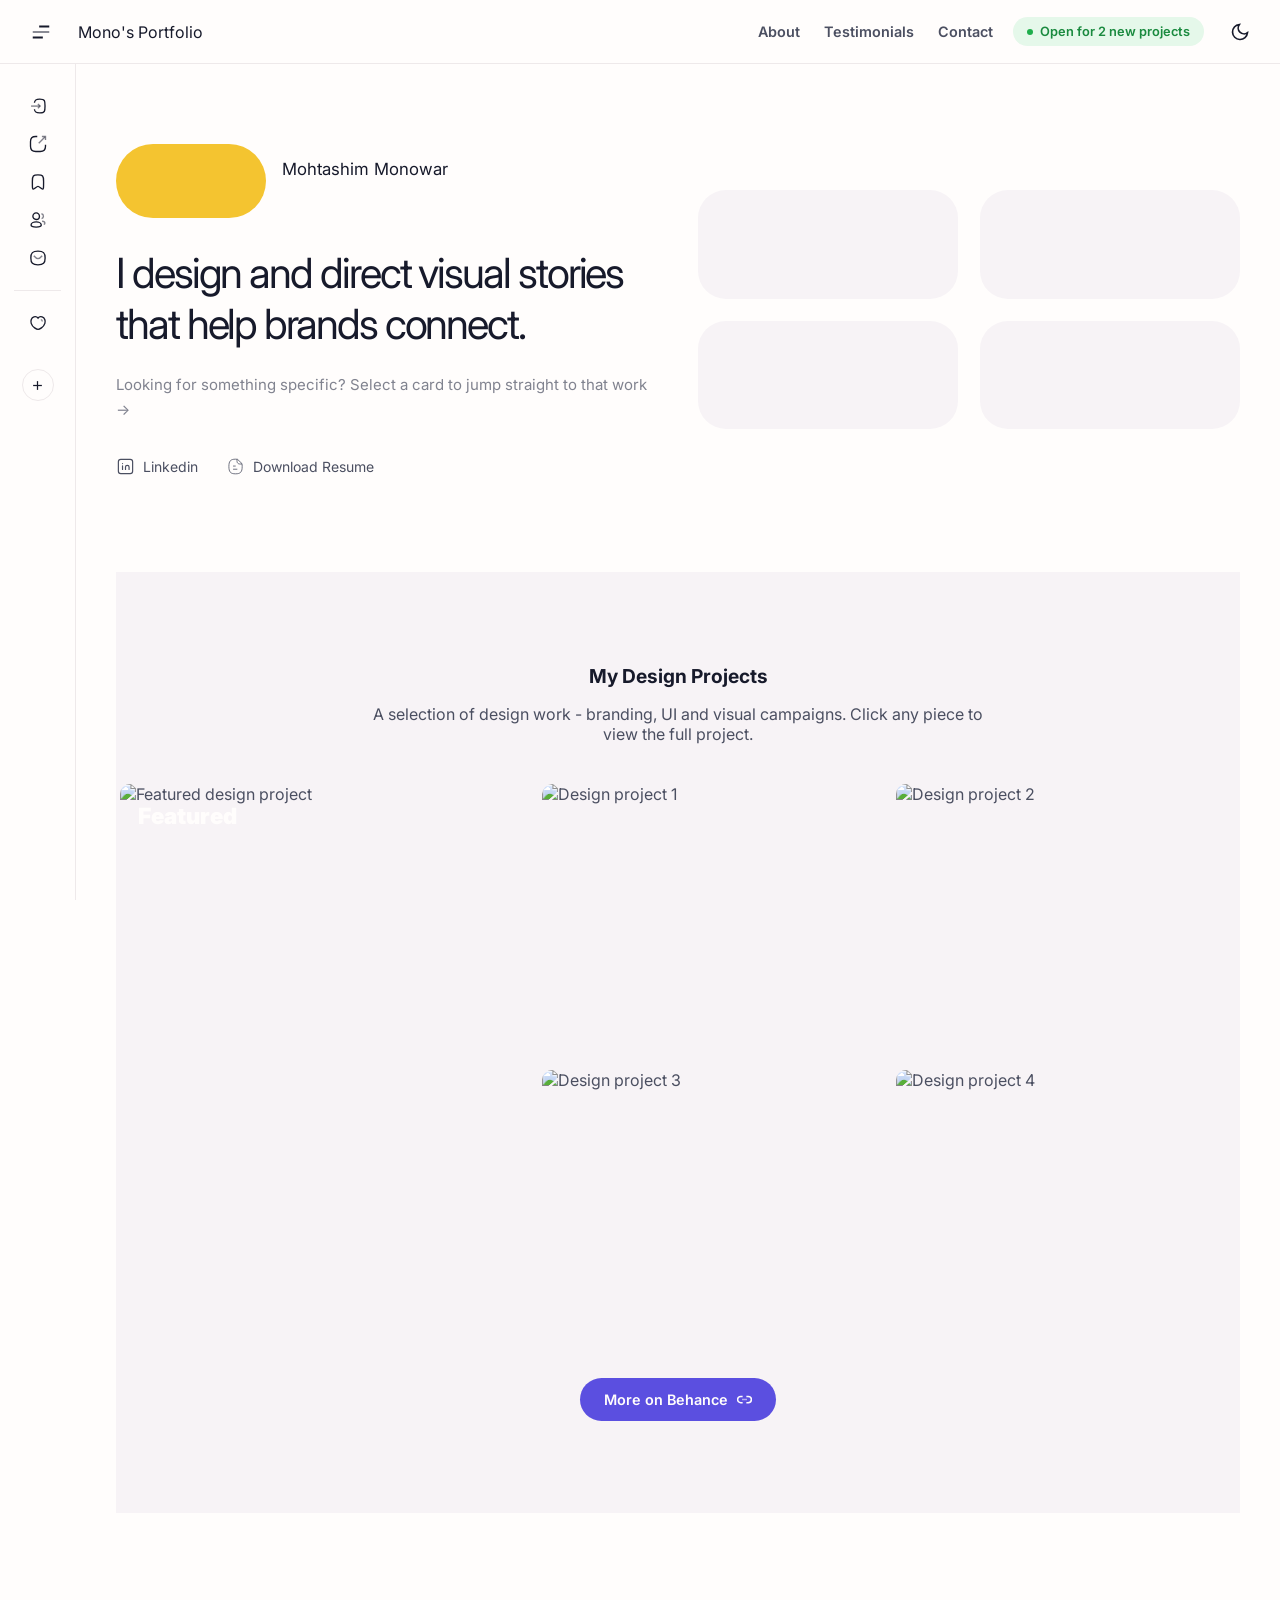
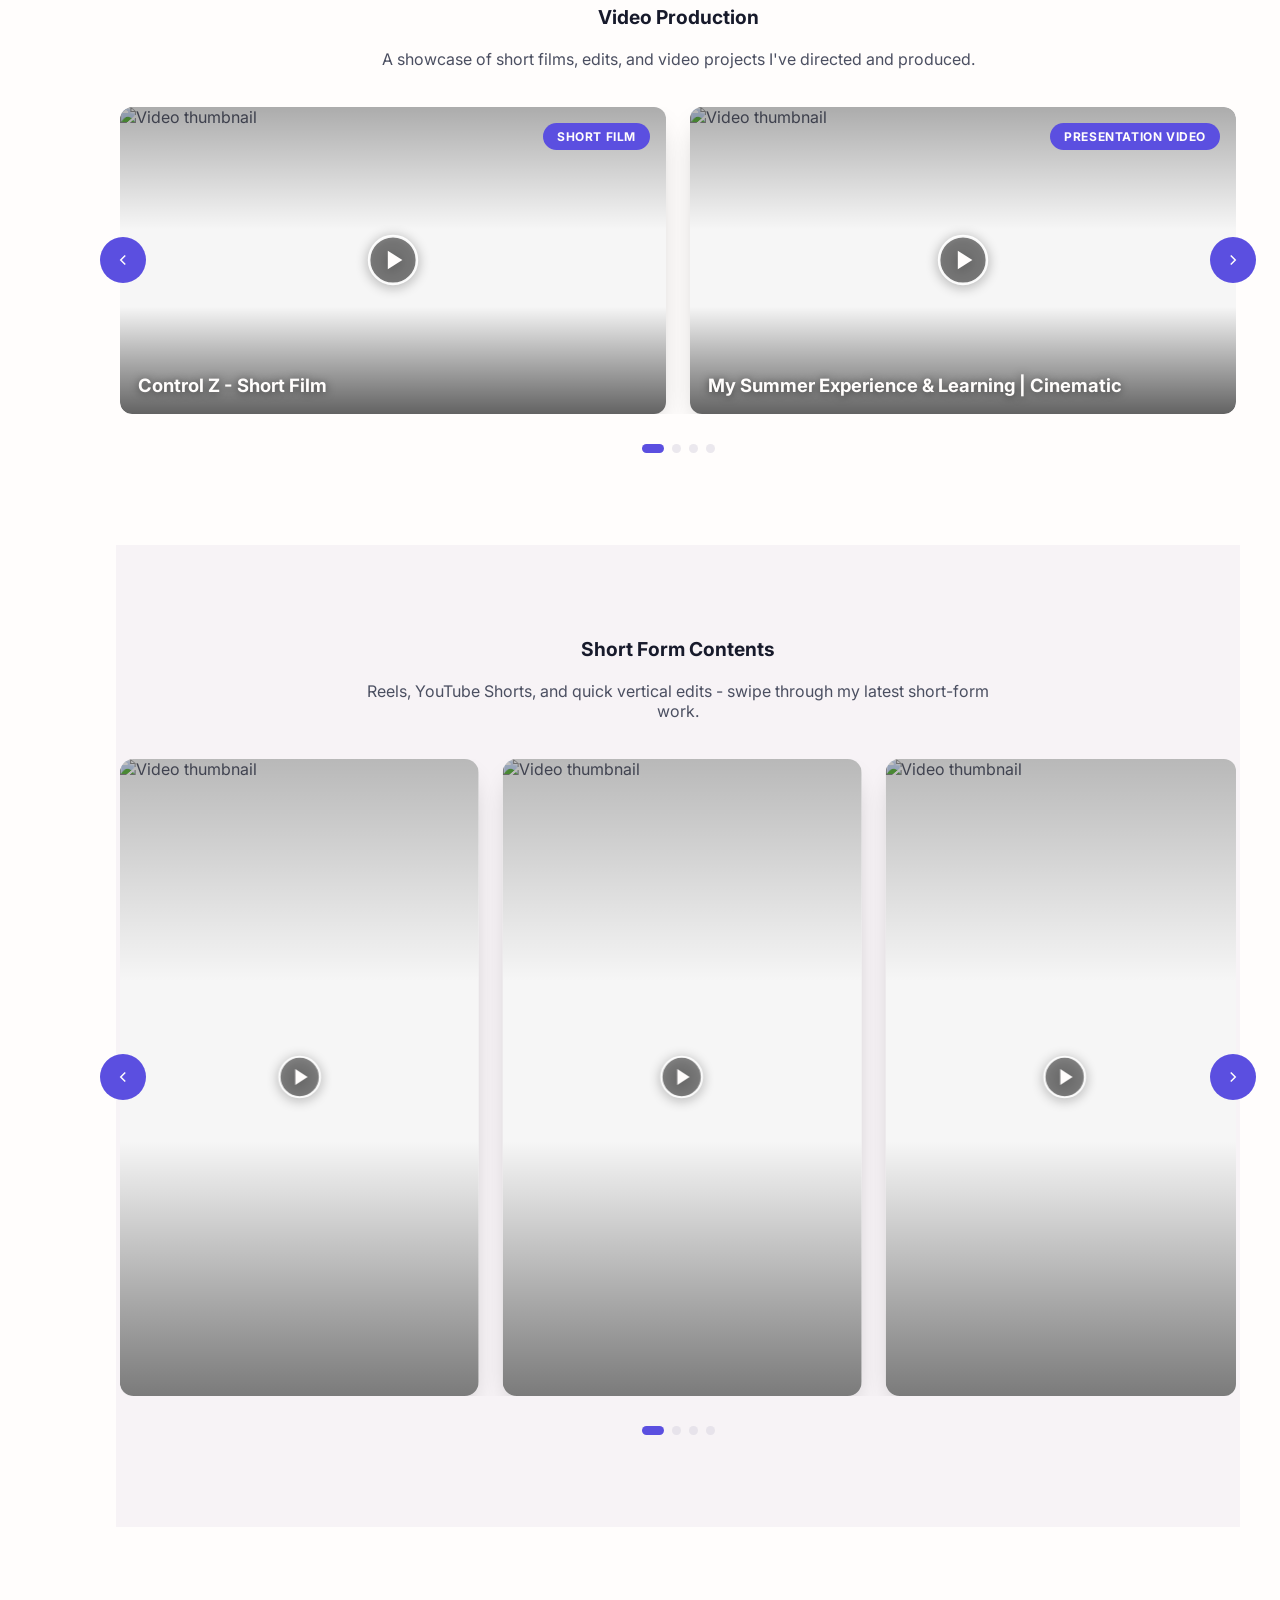
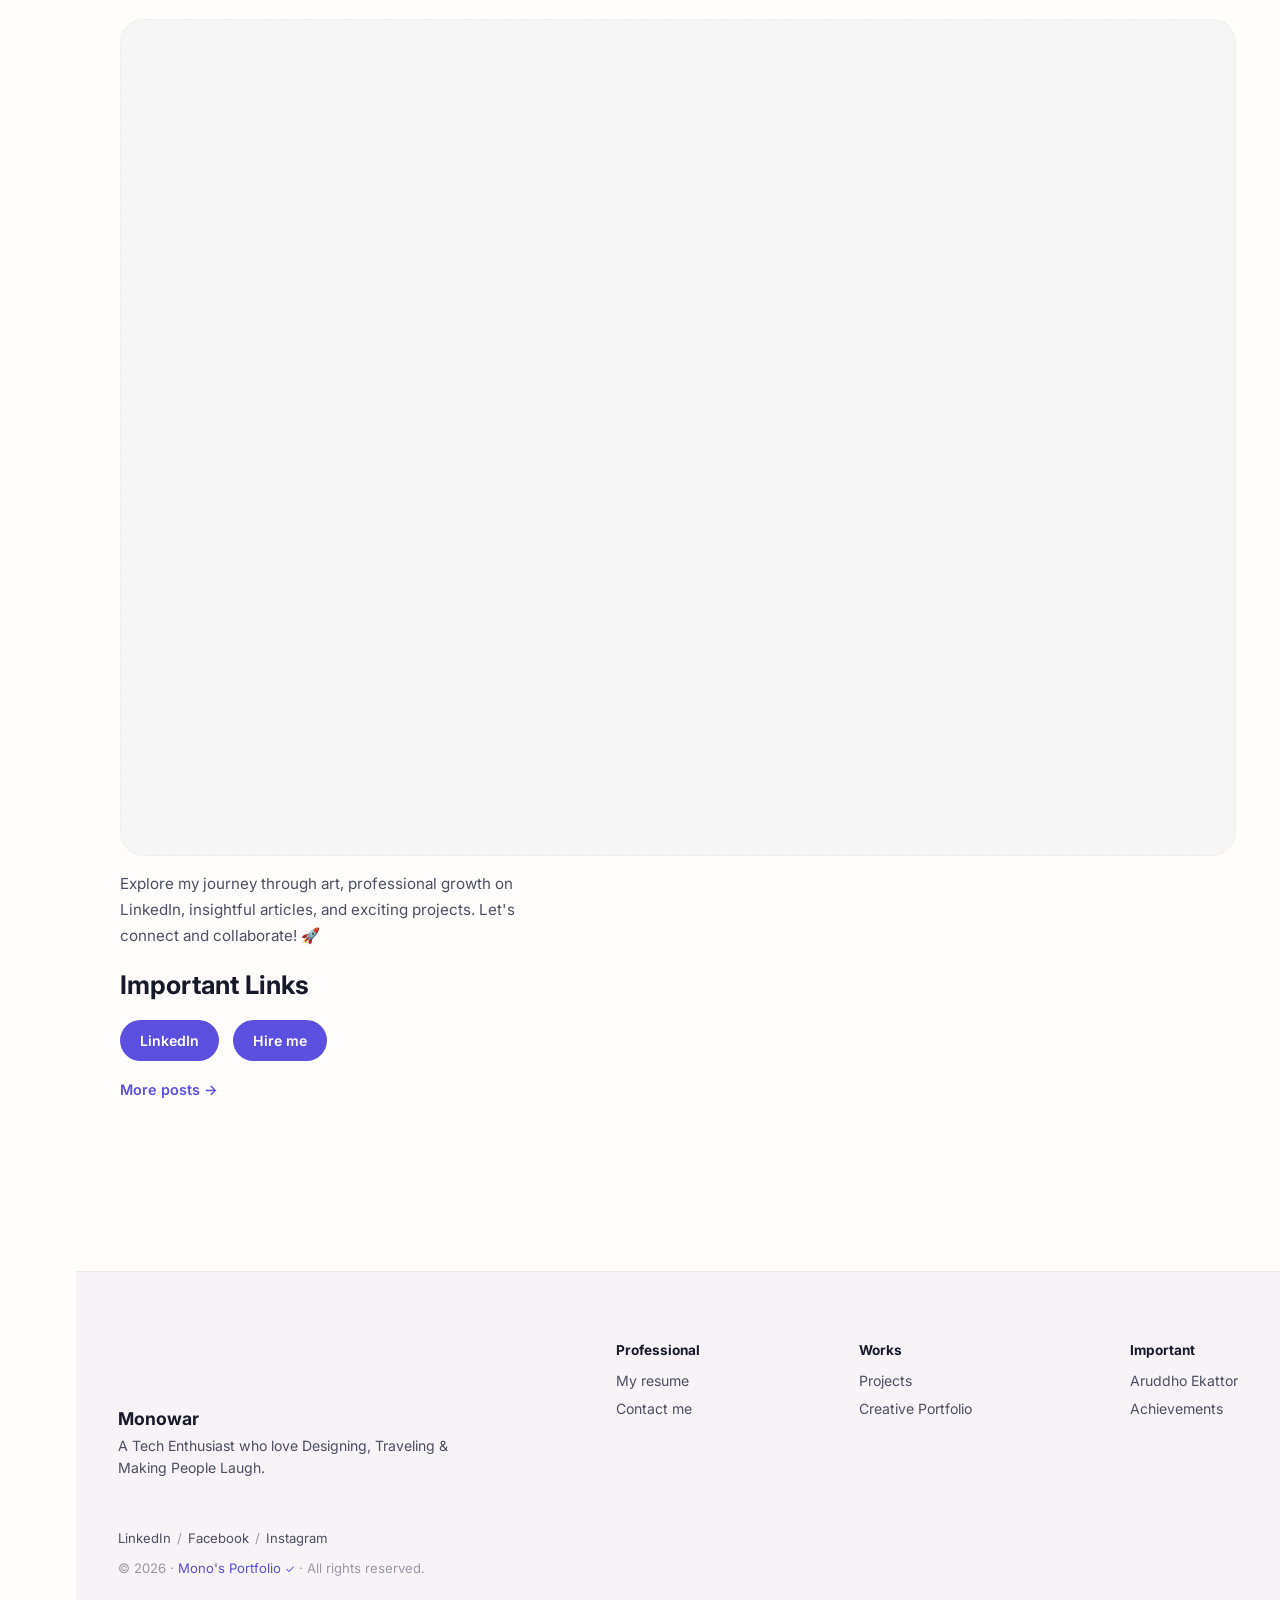
==== commit 396c3ed8: "Refactor important links section layout and styles" ====
--- a/index.html
+++ b/index.html
@@ -303,10 +303,10 @@
 
     <!-- IMPORTANT LINKS -->
     <section class="pg" id="important-links-section">
-      <div class="pgCont" style="max-width:1200px;display:grid;grid-template-columns:1fr 1fr;gap:60px;align-items:center">
+      <div class="pgCont impGrid" style="max-width:1200px">
         <!-- A gif will be added here later -->
-        <div class="gifSlot" aria-hidden="true"></div>
-        <div>
+        <div class="gifSlot impGif" aria-hidden="true" style="background-image:url('https://blogger.googleusercontent.com/img/b/R29vZ2xl/AVvXsEhuJZPE8Xjyc4SZvZZAOS7yIWketoOD_fZepablBzg1pZsd3mcUlS2naK9ZiTefG00knBBGVA2GGEQhwtUd1vOUNJu-dwxMAgo1rc18vv18FJDMNkGYMQPSryOzTPXKnJwoAXnoXOvGRULBRkWhBaeeJYiGms1aUb0bJ48Zi6M_HBPhdpl7Wf6sTByEYBE/s566/Untitled%20design%20(22).png')"></div>
+        <div class="impText">
           <p class="impLead">Explore my journey through art, professional growth on LinkedIn, insightful articles, and exciting projects. Let's connect and collaborate! 🚀</p>
           <h3 class="impHead">Important Links</h3>
           <div class="ln" style="margin-top:20px">
--- a/style.css
+++ b/style.css
@@ -231,6 +231,9 @@
   aspect-ratio:4/3;border-radius:24px;
   border:1.5px dashed var(--sideBrd);
   background:var(--synxBg);
+  background-size:cover;
+  background-position:center;
+  background-repeat:no-repeat;
 }
 .ln{display:flex;flex-wrap:wrap;gap:14px;margin-bottom:14px}
 .ln .button{
@@ -271,30 +274,105 @@
 
 /* ===== ABOUT ===== */
 
-.abtGrid{display:grid;grid-template-columns:280px 1fr;gap:56px;align-items:start}
+.abtIntro{max-width:660px;margin:0 auto 48px;text-align:center}
+.abtEyebrow{display:inline-block;font-size:.8rem;font-weight:700;text-transform:uppercase;letter-spacing:.08em;color:var(--linkC);margin-bottom:14px;background:var(--synxBg);padding:7px 16px;border-radius:20px}
+.abtTtl{font-size:1.9rem;line-height:1.3;font-weight:400;margin:0 0 18px;letter-spacing:calc(var(--letterSpacing) - 0.03em)}
+.abtTtlLg{font-size:2.3rem;line-height:1.25}
+.abtLead{font-size:1.05rem;line-height:1.7;color:var(--headC);margin:0 0 18px;font-weight:500}
+
+/* Bento grid: row 1 = 2 equal boxes, row 2 = 3 equal boxes */
+.abtBento{display:grid;grid-template-columns:repeat(6,1fr);gap:22px;margin-bottom:46px}
+.abtBox{
+  background:var(--synxBg);border-radius:24px;padding:26px;
+  display:flex;flex-direction:column;
+}
+.abtBoxProfile{grid-column:1/4}
+.abtBoxWork{grid-column:4/7}
+.abtBoxTools{grid-column:1/3}
+.abtBoxStand{grid-column:3/5}
+.abtBoxGif{grid-column:5/7;padding:0;overflow:hidden}
+
+/* Profile card - landscape "pill"/cylinder photo, fully rounded */
 .abtPhoto{
-  aspect-ratio:3/4;border-radius:24px;background-size:cover;background-position:center;
-  background-repeat:no-repeat;background-color:var(--synxBg);position:sticky;top:calc(var(--headerH) + 30px);
-}
-.abtEyebrow{display:inline-block;font-size:.8rem;font-weight:700;text-transform:uppercase;letter-spacing:.08em;color:var(--linkC);margin-bottom:14px}
-.abtTtl{font-size:1.9rem;line-height:1.3;font-weight:400;margin:0 0 18px;letter-spacing:calc(var(--letterSpacing) - 0.03em)}
-.abtLead{font-size:1.05rem;line-height:1.7;color:var(--headC);margin:0 0 18px;font-weight:500}
-.abtGrid p{font-size:.95rem;line-height:1.8;margin:0 0 16px}
-.abtGrid p strong{color:var(--headC)}
-.abtStats{display:flex;gap:30px;flex-wrap:wrap;margin:30px 0 26px;padding:24px 0;border-top:1px solid var(--sideBrd);border-bottom:1px solid var(--sideBrd)}
+  aspect-ratio:2.6/1;border-radius:999px;background-size:cover;background-position:center;
+  background-repeat:no-repeat;background-color:var(--bodyB);margin-bottom:18px;
+}
+.abtBadges{display:flex;flex-wrap:wrap;gap:8px;margin-bottom:16px}
+.abtBadge{
+  display:inline-flex;align-items:center;font-size:.78rem;font-weight:600;
+  background:var(--bodyB);color:var(--headC);padding:7px 14px;border-radius:20px;
+}
+.abtBoxTxt{font-size:.92rem;line-height:1.75;color:var(--bodyC);margin:0}
+.abtBoxTxt strong{color:var(--headC)}
+
+/* Icon list rows (How I work / What I stand for) */
+.abtIconList{list-style:none;margin:0 0 22px;padding:0;display:flex;flex-direction:column;gap:10px}
+.abtIconList li{
+  display:flex;align-items:center;gap:12px;background:var(--bodyB);
+  border-radius:14px;padding:12px 16px;font-size:.85rem;font-weight:600;color:var(--headC);
+}
+.abtIconListSm li{font-size:.83rem;padding:11px 14px}
+.abtIconChip{
+  width:28px;height:28px;border-radius:50%;background:var(--synxBg);
+  display:flex;align-items:center;justify-content:center;flex-shrink:0;color:var(--headC);
+}
+.abtBoxFoot{margin-top:auto}
+.abtBoxFoot h4{font-size:.95rem;font-weight:700;color:var(--headC);margin:0 0 6px}
+.abtBoxFoot p{font-size:.82rem;line-height:1.6;color:var(--bodyC);margin:0}
+
+/* Tools marquee: row 1 scrolls left, row 2 scrolls right */
+.abtMarquee{display:flex;flex-direction:column;gap:14px;margin-bottom:20px}
+.abtMarqueeRow{overflow:hidden;-webkit-mask-image:linear-gradient(90deg,transparent,#000 8%,#000 92%,transparent);mask-image:linear-gradient(90deg,transparent,#000 8%,#000 92%,transparent)}
+.abtToolTrack{display:flex;gap:12px;width:max-content}
+.abtMarqueeRowL .abtToolTrack{animation:abtScrollL 20s linear infinite}
+.abtMarqueeRowR .abtToolTrack{animation:abtScrollR 20s linear infinite}
+@keyframes abtScrollL{from{transform:translateX(0)}to{transform:translateX(-50%)}}
+@keyframes abtScrollR{from{transform:translateX(-50%)}to{transform:translateX(0)}}
+@media (prefers-reduced-motion:reduce){
+  .abtMarqueeRowL .abtToolTrack,.abtMarqueeRowR .abtToolTrack{animation:none}
+}
+.toolTile{
+  width:48px;height:48px;flex:0 0 auto;border-radius:14px;color:#fffdfc;
+  display:flex;align-items:center;justify-content:center;font-family:var(--fontH);
+  font-weight:700;font-size:.8rem;box-shadow:0 8px 18px -8px rgba(0,0,0,.35);
+}
+
+/* GIF placeholder box */
+.abtGifSlot{
+  width:100%;height:100%;aspect-ratio:auto;position:relative;
+  display:flex;align-items:center;justify-content:center;min-height:200px;
+}
+.abtGifTag{
+  background:var(--linkB);color:#fffdfc;font-size:11px;font-weight:700;
+  text-transform:uppercase;letter-spacing:.06em;padding:6px 14px;border-radius:20px;
+}
+
+/* CTA row beneath bento */
+.abtCtaRow{padding-top:30px;border-top:1px solid var(--sideBrd)}
+.abtStats{display:flex;gap:30px;flex-wrap:wrap;margin-bottom:24px}
 .abtStat{display:flex;flex-direction:column;gap:4px}
 .abtStat strong{font-size:1.6rem;font-family:var(--fontH);color:var(--headC);font-weight:700}
-.abtStat span{font-size:.8rem;color:var(--bodyC);max-width:140px;line-height:1.4}
-.abtPills{display:flex;flex-wrap:wrap;gap:10px}
+.abtStat span{font-size:.8rem;color:var(--bodyC);max-width:160px;line-height:1.4}
+.abtPills{display:flex;flex-wrap:wrap;gap:10px;margin-bottom:26px}
 .abtPill{
   display:inline-flex;align-items:center;font-size:.83rem;font-weight:600;
   padding:8px 16px;border-radius:20px;border:1px solid var(--sideBrd);color:var(--bodyC);
   transition:var(--trans-2);
 }
 .abtPill:hover{border-color:var(--linkC);color:var(--linkC)}
+.abtCtaBtn{
+  display:inline-flex;align-items:center;gap:8px;background:var(--linkB);color:#fffdfc;
+  padding:13px 24px;border-radius:24px;font-size:.9rem;font-weight:600;transition:var(--trans-2);
+}
+.abtCtaBtn:hover{opacity:.9}
+
 @media screen and (max-width:760px){
-  .abtGrid{grid-template-columns:1fr;gap:26px}
-  .abtPhoto{aspect-ratio:16/9;max-width:280px;position:static}
+  .abtTtlLg{font-size:1.8rem}
+  .abtBento{grid-template-columns:1fr;gap:16px}
+  .abtBoxProfile,.abtBoxWork,.abtBoxTools,.abtBoxStand,.abtBoxGif{grid-column:1/-1}
+  .abtPhoto{aspect-ratio:2/1}
+  .abtBoxGif{aspect-ratio:16/9}
+  .abtGifSlot{min-height:0}
 }
 
 
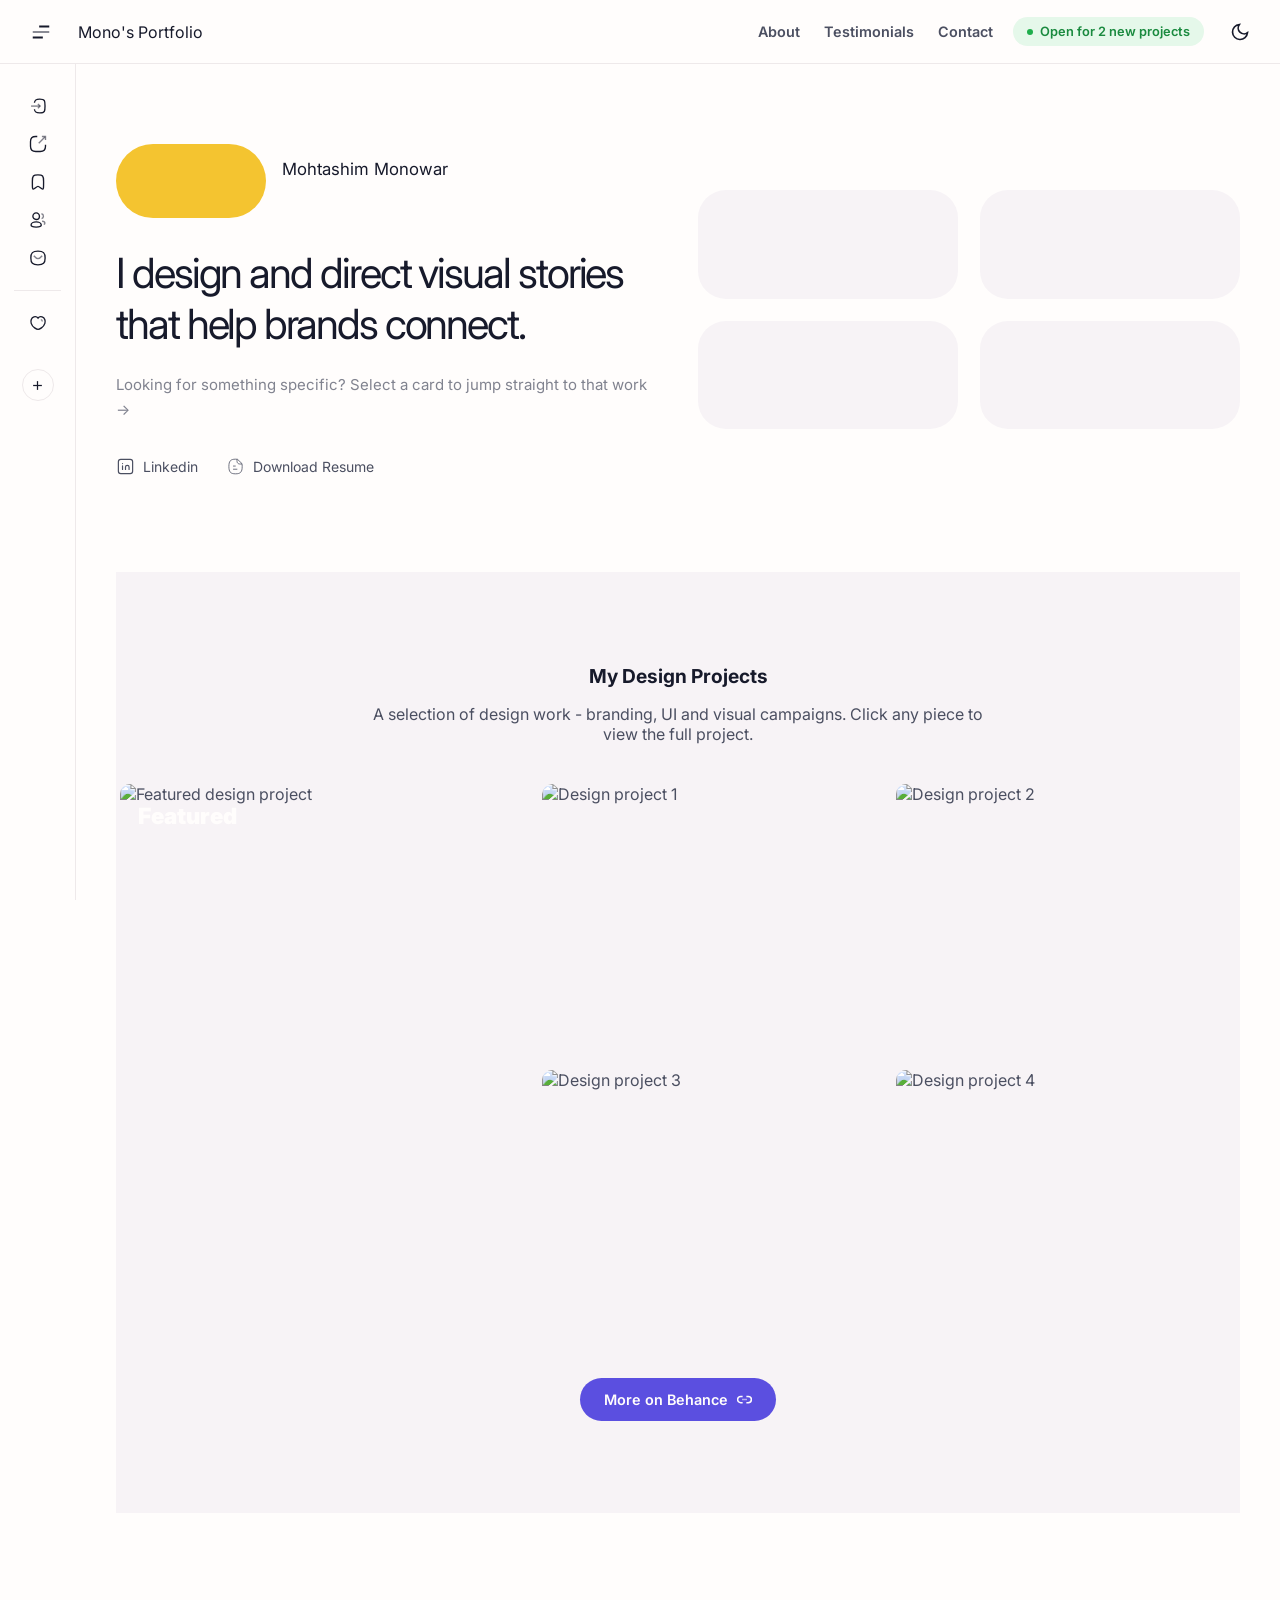
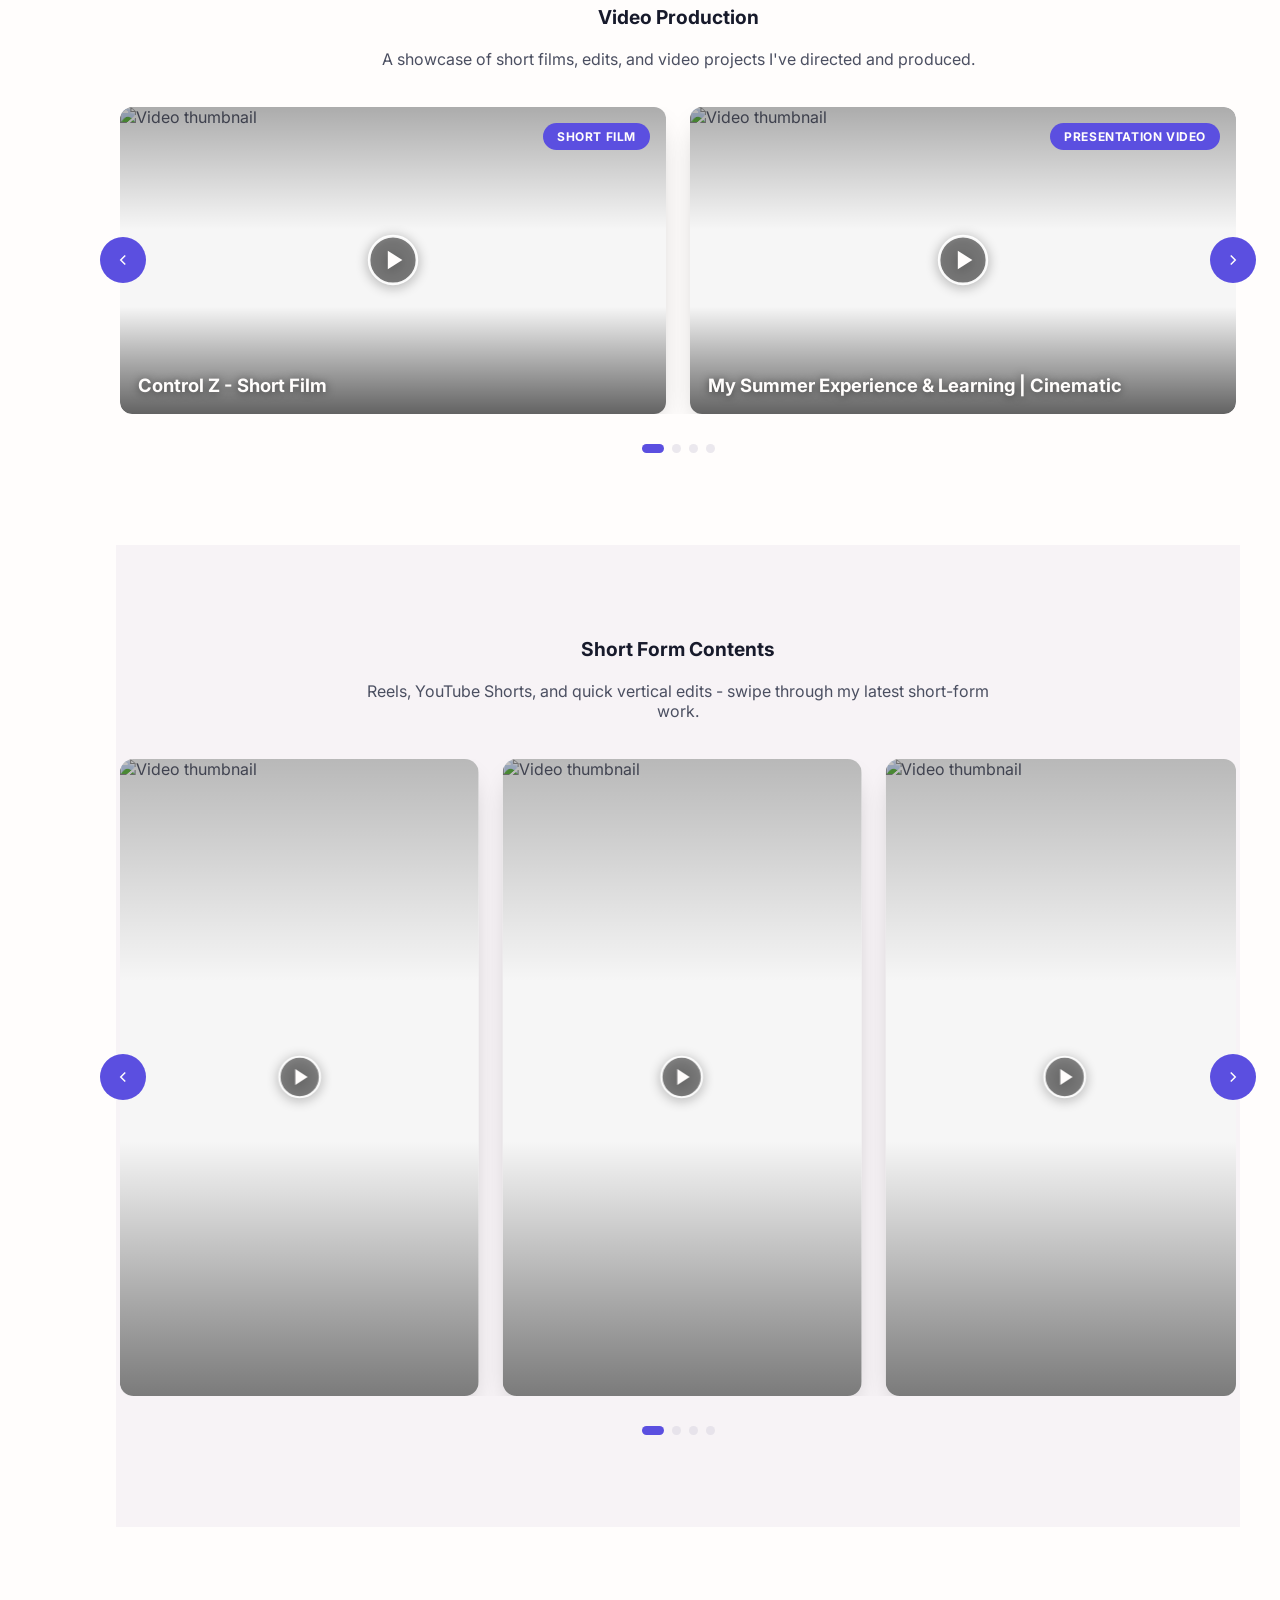
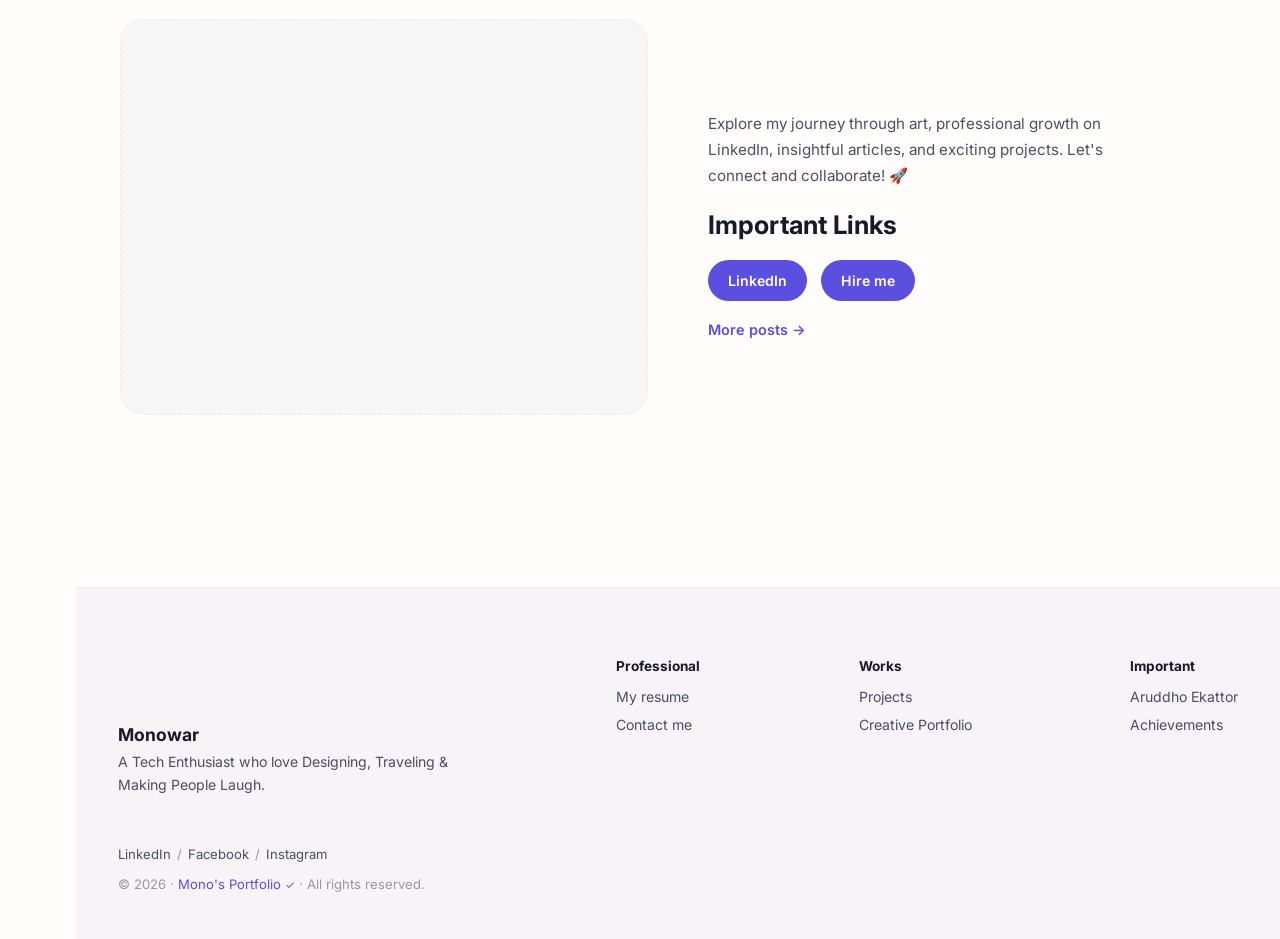
==== commit fa4d54bf: "Add Exp Fair page with requested links Co-authored-by: monowarz <108170621+monowarz@users.noreply.gi" ====
--- a/index.html
+++ b/index.html
@@ -94,6 +94,7 @@
           </div>
           <ul class="sub-list" id="more-menu">
             <li><a href="hireme.html">Hire me! <span class="new">New!</span></a></li>
+            <li><a href="exp-fair.html">Exp Fair</a></li>
           </ul>
         </li>
       </ul>
--- a/style.css
+++ b/style.css
@@ -235,6 +235,14 @@
   background-position:center;
   background-repeat:no-repeat;
 }
+.impGrid{display:grid;grid-template-columns:1fr 1fr;gap:60px;align-items:center}
+@media screen and (max-width:760px){
+  /* Stack to one column and put the photo BELOW the text/links, full width
+     so it never gets squeezed into a tiny half-column like before. */
+  .impGrid{grid-template-columns:1fr;gap:26px}
+  .impGrid .impText{order:1}
+  .impGrid .impGif{order:2;max-width:420px;margin:0 auto;width:100%}
+}
 .ln{display:flex;flex-wrap:wrap;gap:14px;margin-bottom:14px}
 .ln .button{
   display:inline-flex;align-items:center;gap:8px;
@@ -280,11 +288,14 @@
 .abtTtlLg{font-size:2.3rem;line-height:1.25}
 .abtLead{font-size:1.05rem;line-height:1.7;color:var(--headC);margin:0 0 18px;font-weight:500}
 
-/* Bento grid: row 1 = 2 equal boxes, row 2 = 3 equal boxes */
+/* Bento grid: row 1 = 2 equal boxes, row 2 = 3 equal boxes.
+   min-width:0 on every grid item is required so fixed-width children
+   (like the tools marquee track below) can never force the grid — and the
+   whole page — wider than the viewport on narrow screens. */
 .abtBento{display:grid;grid-template-columns:repeat(6,1fr);gap:22px;margin-bottom:46px}
 .abtBox{
   background:var(--synxBg);border-radius:24px;padding:26px;
-  display:flex;flex-direction:column;
+  display:flex;flex-direction:column;min-width:0;
 }
 .abtBoxProfile{grid-column:1/4}
 .abtBoxWork{grid-column:4/7}
@@ -292,11 +303,17 @@
 .abtBoxStand{grid-column:3/5}
 .abtBoxGif{grid-column:5/7;padding:0;overflow:hidden}
 
-/* Profile card - landscape "pill"/cylinder photo, fully rounded */
-.abtPhoto{
-  aspect-ratio:2.6/1;border-radius:999px;background-size:cover;background-position:center;
-  background-repeat:no-repeat;background-color:var(--bodyB);margin-bottom:18px;
-}
+/* Profile photo - a landscape "pill"/cylinder: wide box, fully rounded
+   corners (border-radius:999px caps at half the box's height, which is
+   what gives the capsule/cylinder look). object-fit:contain means the
+   FULL photo is always shown, scaled to fit inside the pill — nothing
+   gets cropped, it just letterboxes if your source photo isn't already
+   this wide. */
+.abtPhotoWrap{
+  aspect-ratio:2.6/1;border-radius:999px;overflow:hidden;background:var(--bodyB);
+  margin-bottom:18px;display:flex;align-items:center;justify-content:center;
+}
+.abtPhotoWrap img{width:100%;height:100%;object-fit:contain;display:block}
 .abtBadges{display:flex;flex-wrap:wrap;gap:8px;margin-bottom:16px}
 .abtBadge{
   display:inline-flex;align-items:center;font-size:.78rem;font-weight:600;
@@ -320,7 +337,8 @@
 .abtBoxFoot h4{font-size:.95rem;font-weight:700;color:var(--headC);margin:0 0 6px}
 .abtBoxFoot p{font-size:.82rem;line-height:1.6;color:var(--bodyC);margin:0}
 
-/* Tools marquee: row 1 scrolls left, row 2 scrolls right */
+/* Tools marquee: row 1 scrolls left, row 2 scrolls right.
+   Each tile holds a <img> the user drops in themselves (see HTML comment). */
 .abtMarquee{display:flex;flex-direction:column;gap:14px;margin-bottom:20px}
 .abtMarqueeRow{overflow:hidden;-webkit-mask-image:linear-gradient(90deg,transparent,#000 8%,#000 92%,transparent);mask-image:linear-gradient(90deg,transparent,#000 8%,#000 92%,transparent)}
 .abtToolTrack{display:flex;gap:12px;width:max-content}
@@ -332,10 +350,12 @@
   .abtMarqueeRowL .abtToolTrack,.abtMarqueeRowR .abtToolTrack{animation:none}
 }
 .toolTile{
-  width:48px;height:48px;flex:0 0 auto;border-radius:14px;color:#fffdfc;
-  display:flex;align-items:center;justify-content:center;font-family:var(--fontH);
-  font-weight:700;font-size:.8rem;box-shadow:0 8px 18px -8px rgba(0,0,0,.35);
-}
+  width:48px;height:48px;flex:0 0 auto;border-radius:14px;
+  display:flex;align-items:center;justify-content:center;
+  background:var(--bodyB);box-shadow:0 8px 18px -8px rgba(0,0,0,.25);
+  padding:9px;overflow:hidden;
+}
+.toolTile img{width:100%;height:100%;object-fit:contain;display:block}
 
 /* GIF placeholder box */
 .abtGifSlot{
@@ -349,10 +369,13 @@
 
 /* CTA row beneath bento */
 .abtCtaRow{padding-top:30px;border-top:1px solid var(--sideBrd)}
-.abtStats{display:flex;gap:30px;flex-wrap:wrap;margin-bottom:24px}
-.abtStat{display:flex;flex-direction:column;gap:4px}
-.abtStat strong{font-size:1.6rem;font-family:var(--fontH);color:var(--headC);font-weight:700}
-.abtStat span{font-size:.8rem;color:var(--bodyC);max-width:160px;line-height:1.4}
+.abtStats{display:flex;gap:16px;flex-wrap:wrap;margin-bottom:24px}
+.abtStat{
+  flex:1 1 200px;display:flex;flex-direction:column;gap:4px;
+  background:var(--synxBg);border-radius:16px;padding:18px 20px;
+}
+.abtStat strong{font-size:1rem;font-family:var(--fontH);color:var(--headC);font-weight:700}
+.abtStat span{font-size:.82rem;color:var(--bodyC);line-height:1.5}
 .abtPills{display:flex;flex-wrap:wrap;gap:10px;margin-bottom:26px}
 .abtPill{
   display:inline-flex;align-items:center;font-size:.83rem;font-weight:600;
@@ -366,13 +389,26 @@
 }
 .abtCtaBtn:hover{opacity:.9}
 
+@media screen and (max-width:900px){
+  .abtBento{grid-template-columns:repeat(2,1fr)}
+  .abtBoxProfile,.abtBoxWork{grid-column:1/3}
+  .abtBoxTools,.abtBoxStand,.abtBoxGif{grid-column:span 1}
+}
 @media screen and (max-width:760px){
-  .abtTtlLg{font-size:1.8rem}
-  .abtBento{grid-template-columns:1fr;gap:16px}
+  .abtTtlLg{font-size:1.7rem}
+  .abtLead{font-size:1rem}
+  .abtBento{grid-template-columns:1fr;gap:14px}
   .abtBoxProfile,.abtBoxWork,.abtBoxTools,.abtBoxStand,.abtBoxGif{grid-column:1/-1}
-  .abtPhoto{aspect-ratio:2/1}
+  .abtBox{padding:22px}
   .abtBoxGif{aspect-ratio:16/9}
   .abtGifSlot{min-height:0}
+  .abtStat{flex:1 1 100%}
+}
+@media screen and (max-width:480px){
+  .abtTtlLg{font-size:1.5rem}
+  .abtBox{padding:18px;border-radius:18px}
+  .toolTile{width:42px;height:42px;border-radius:12px}
+  .abtIconList li{padding:10px 14px;font-size:.82rem}
 }
 
 
